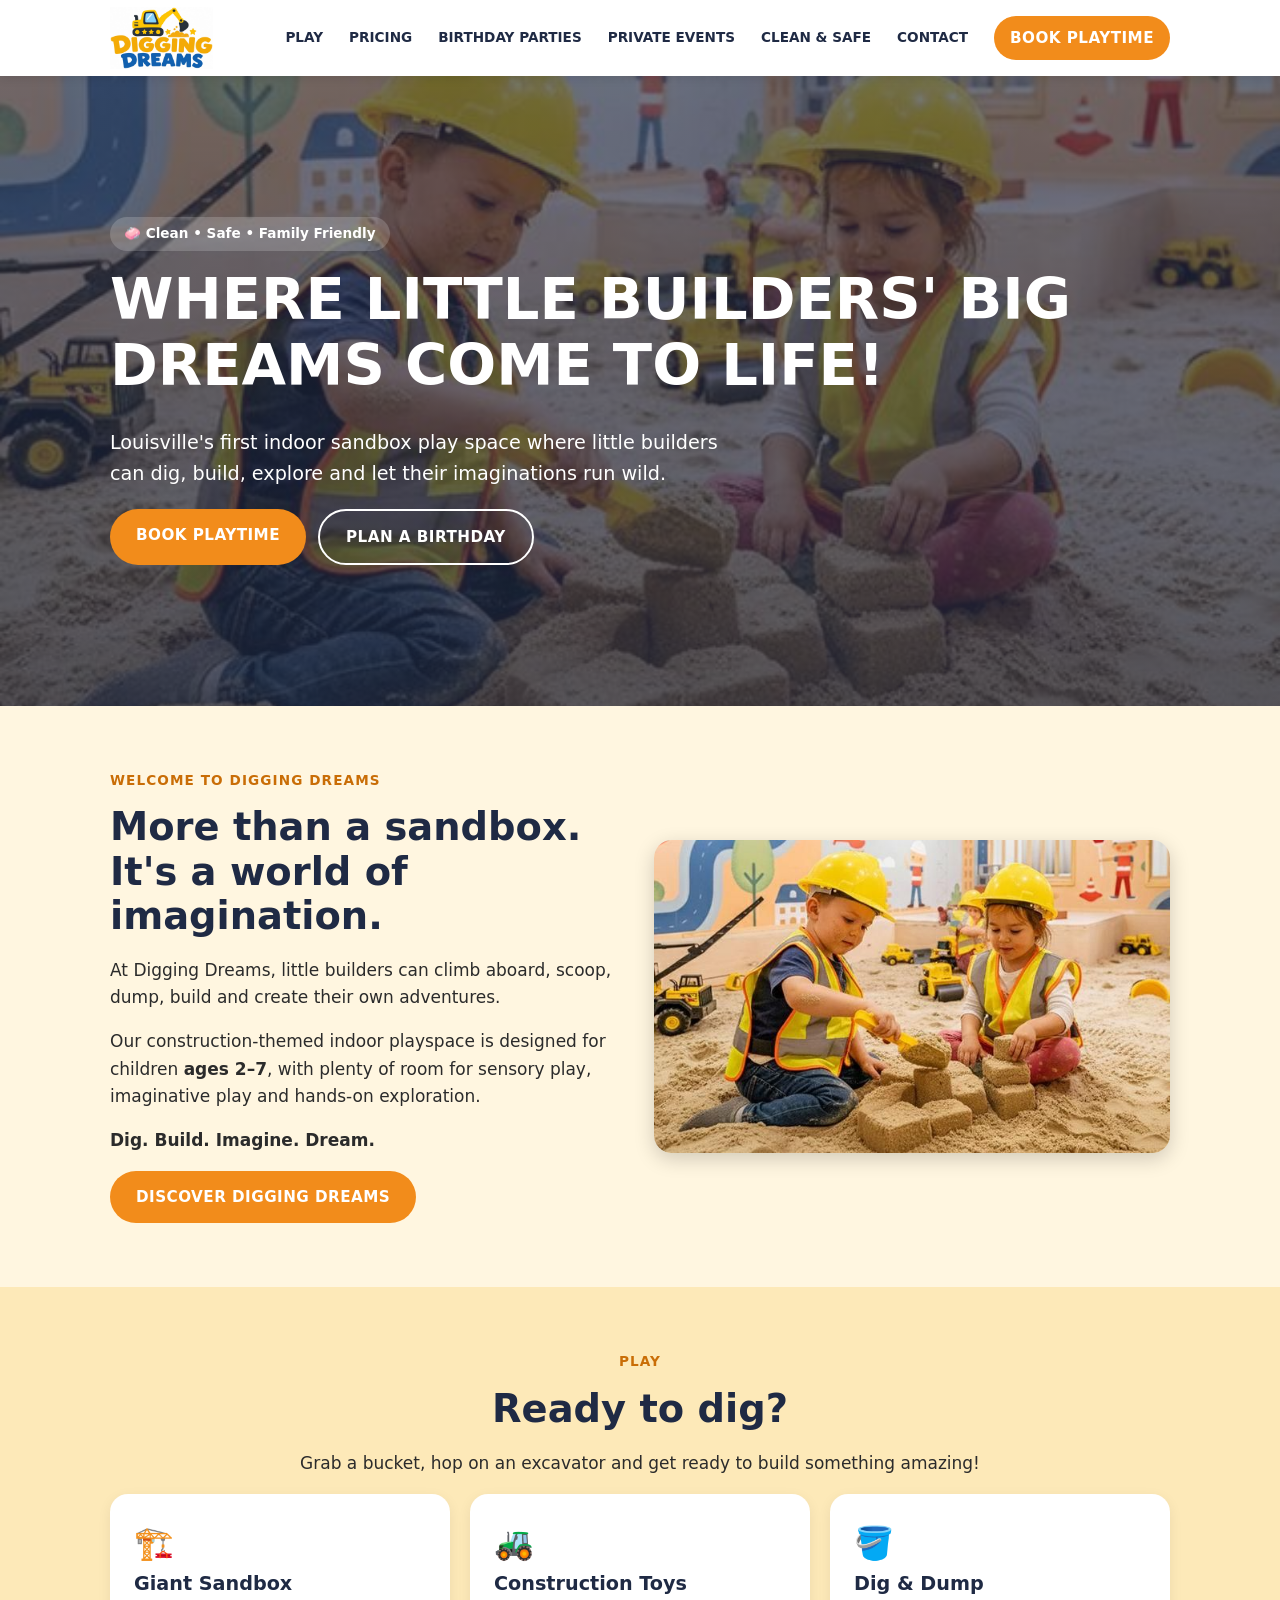
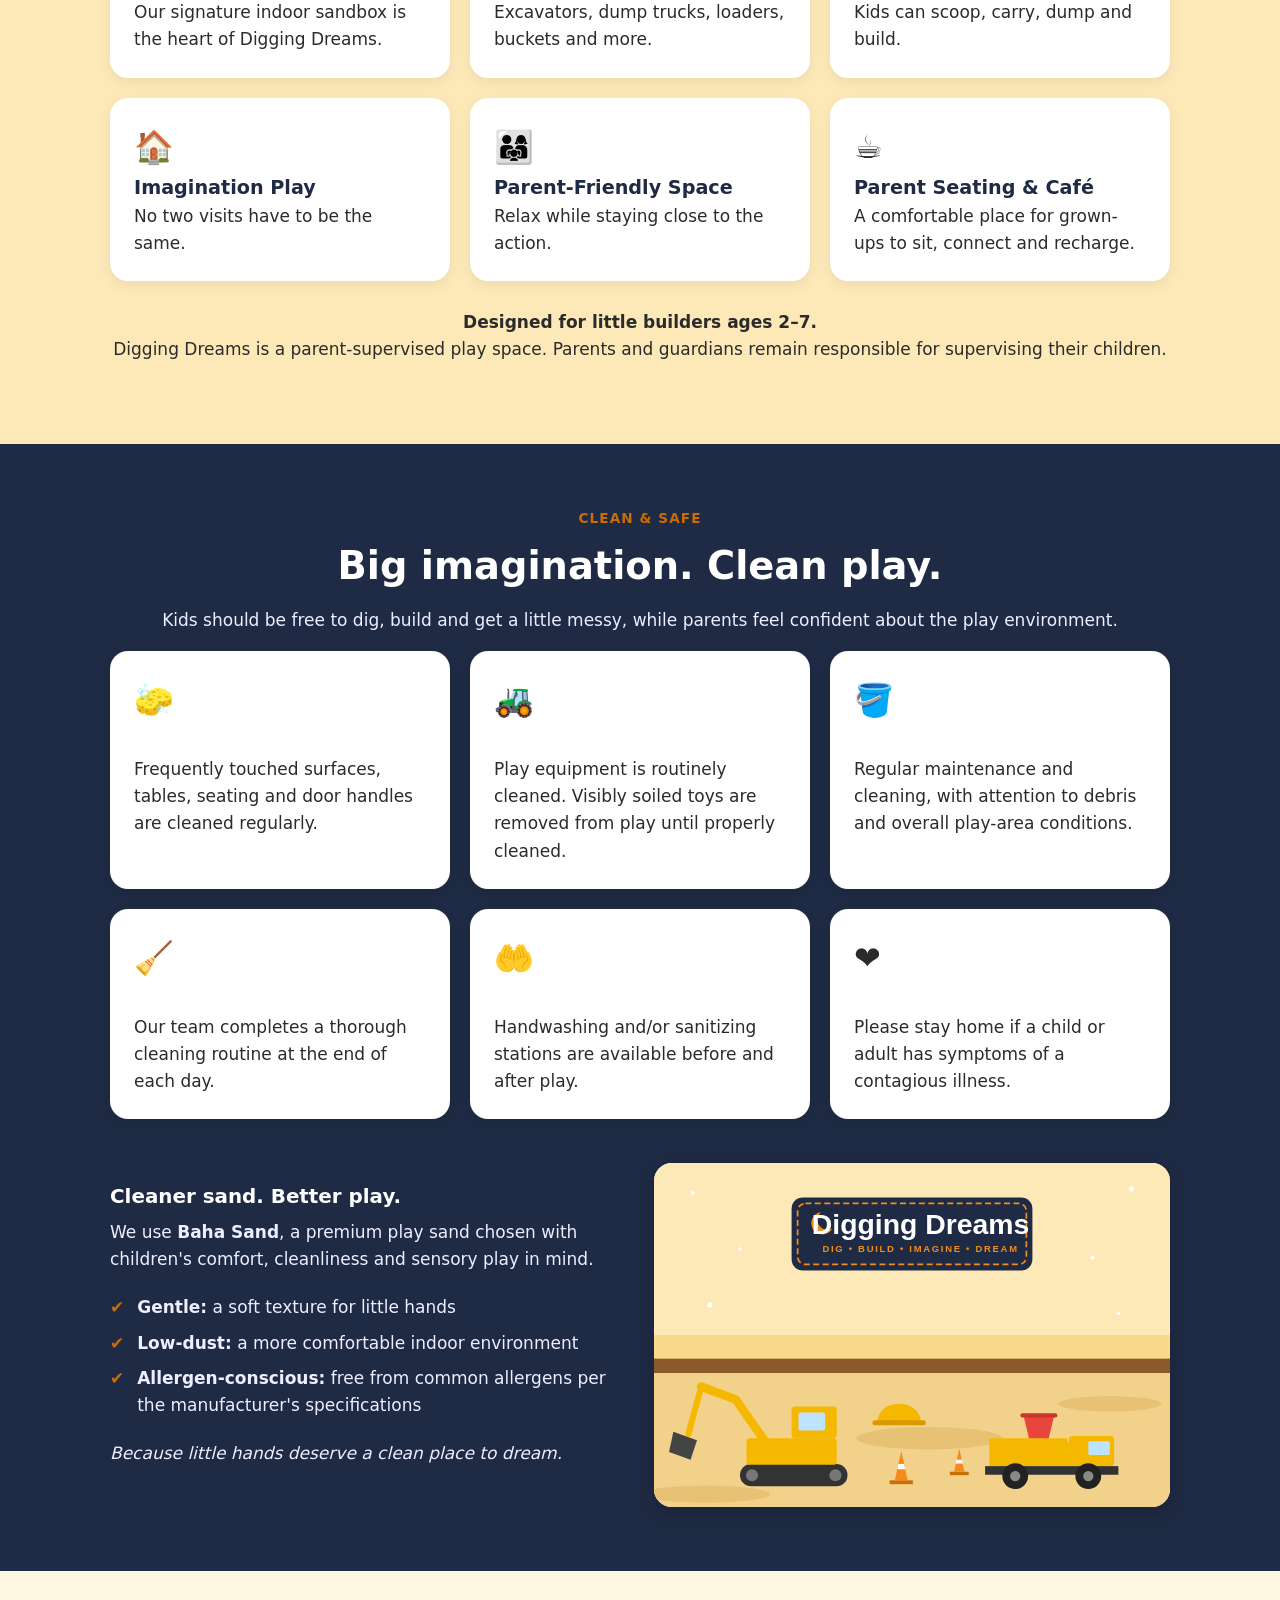
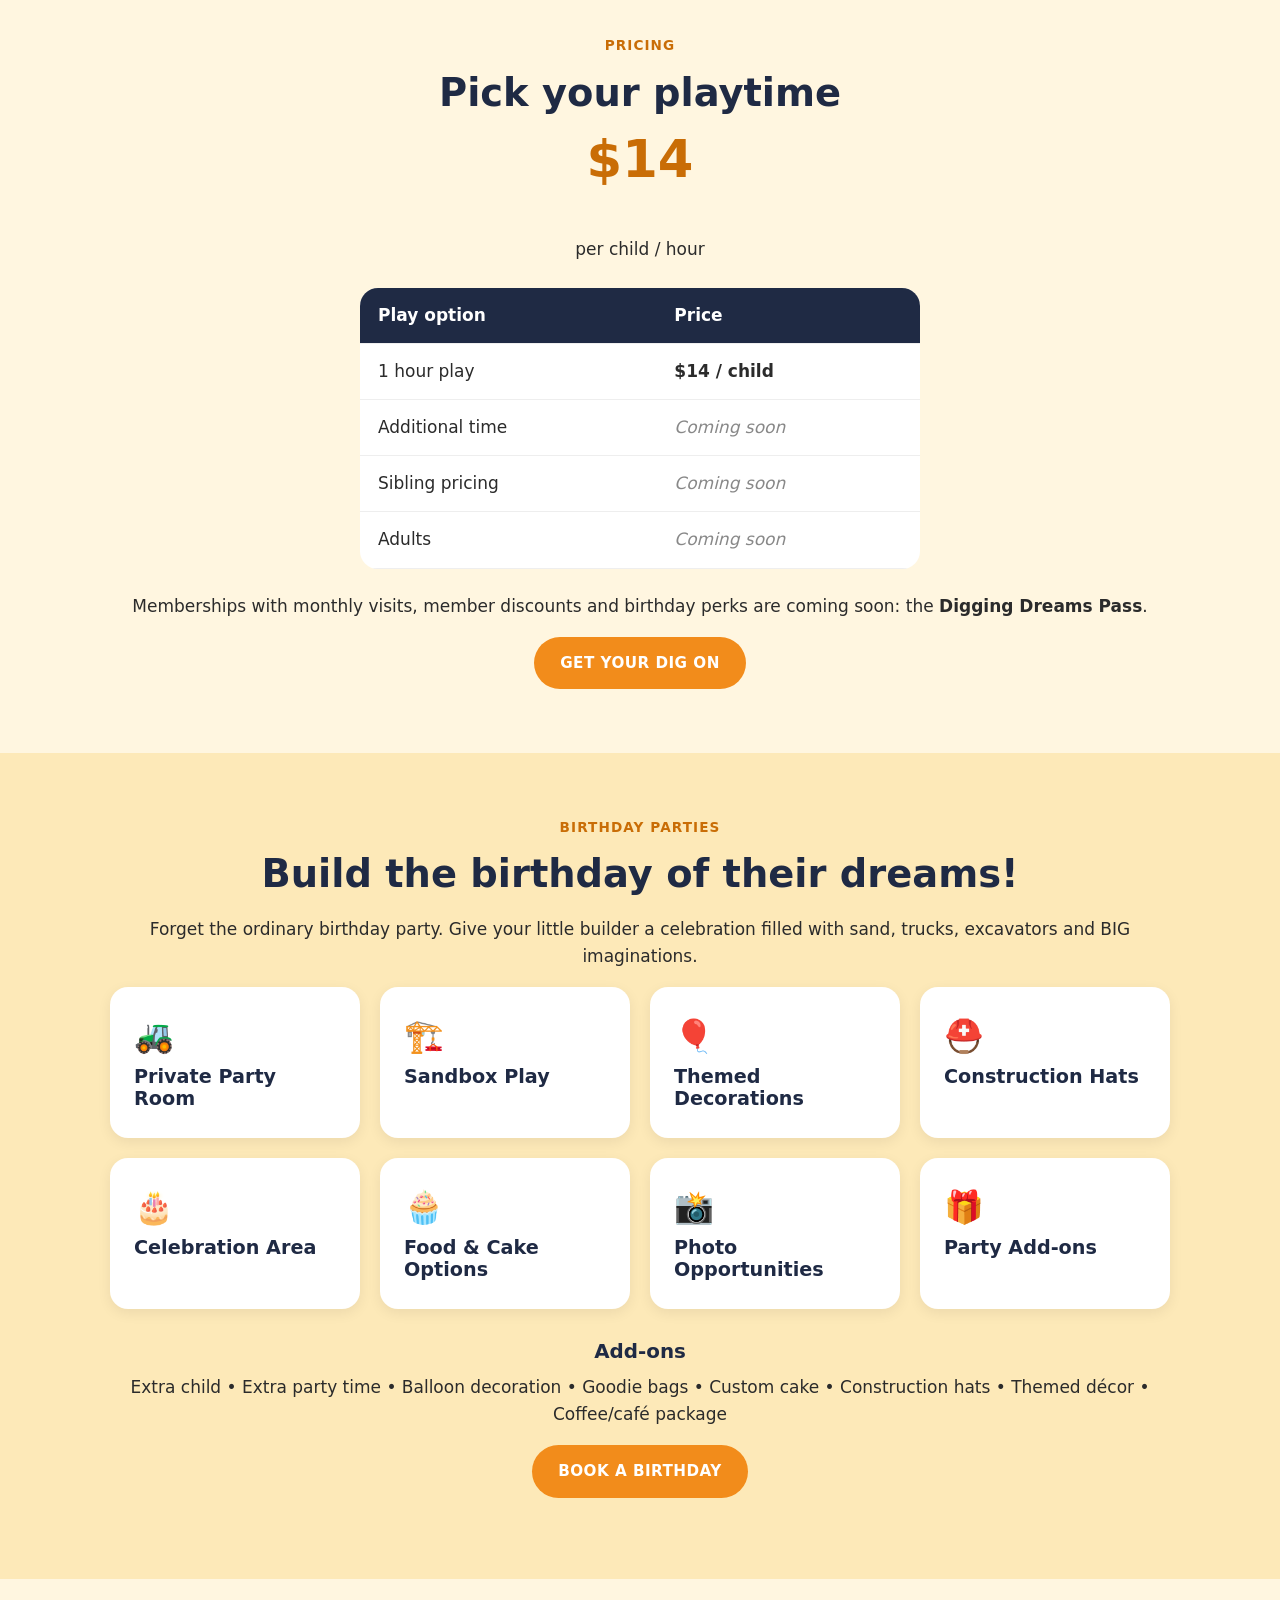
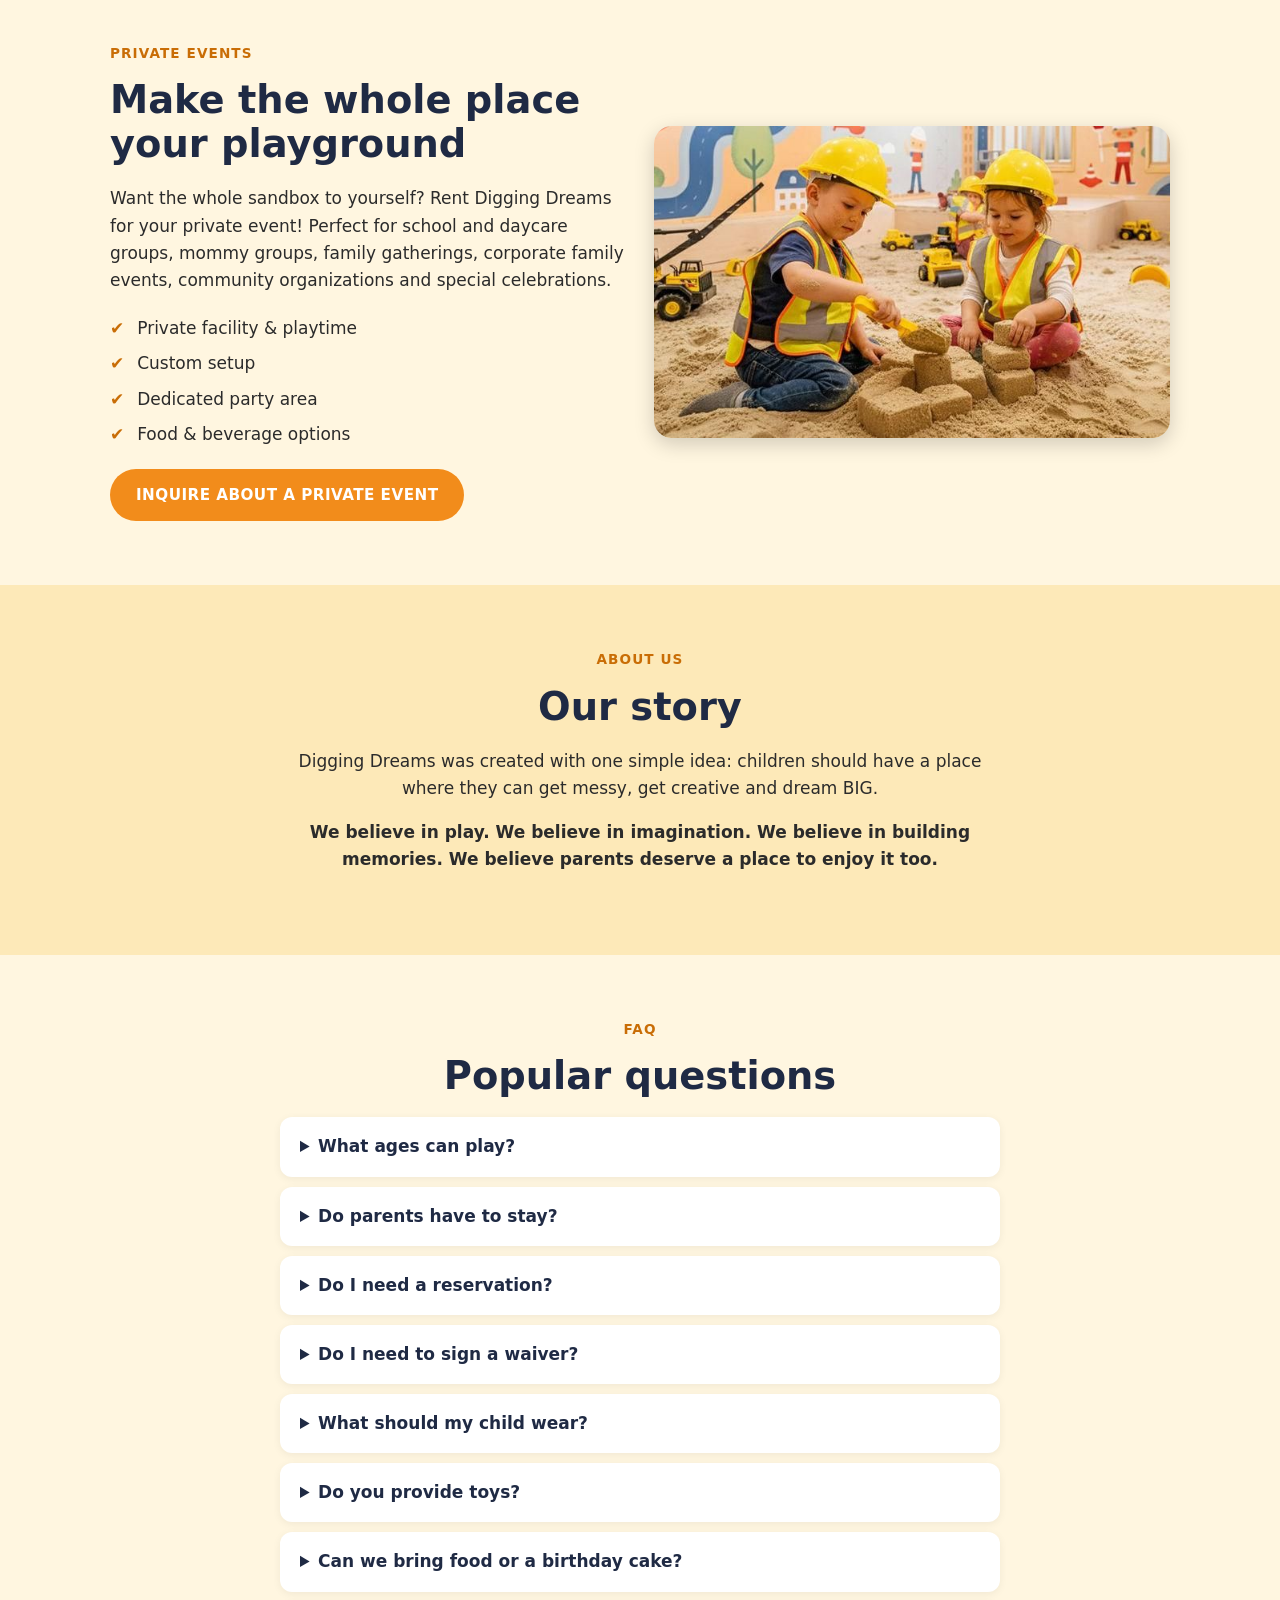
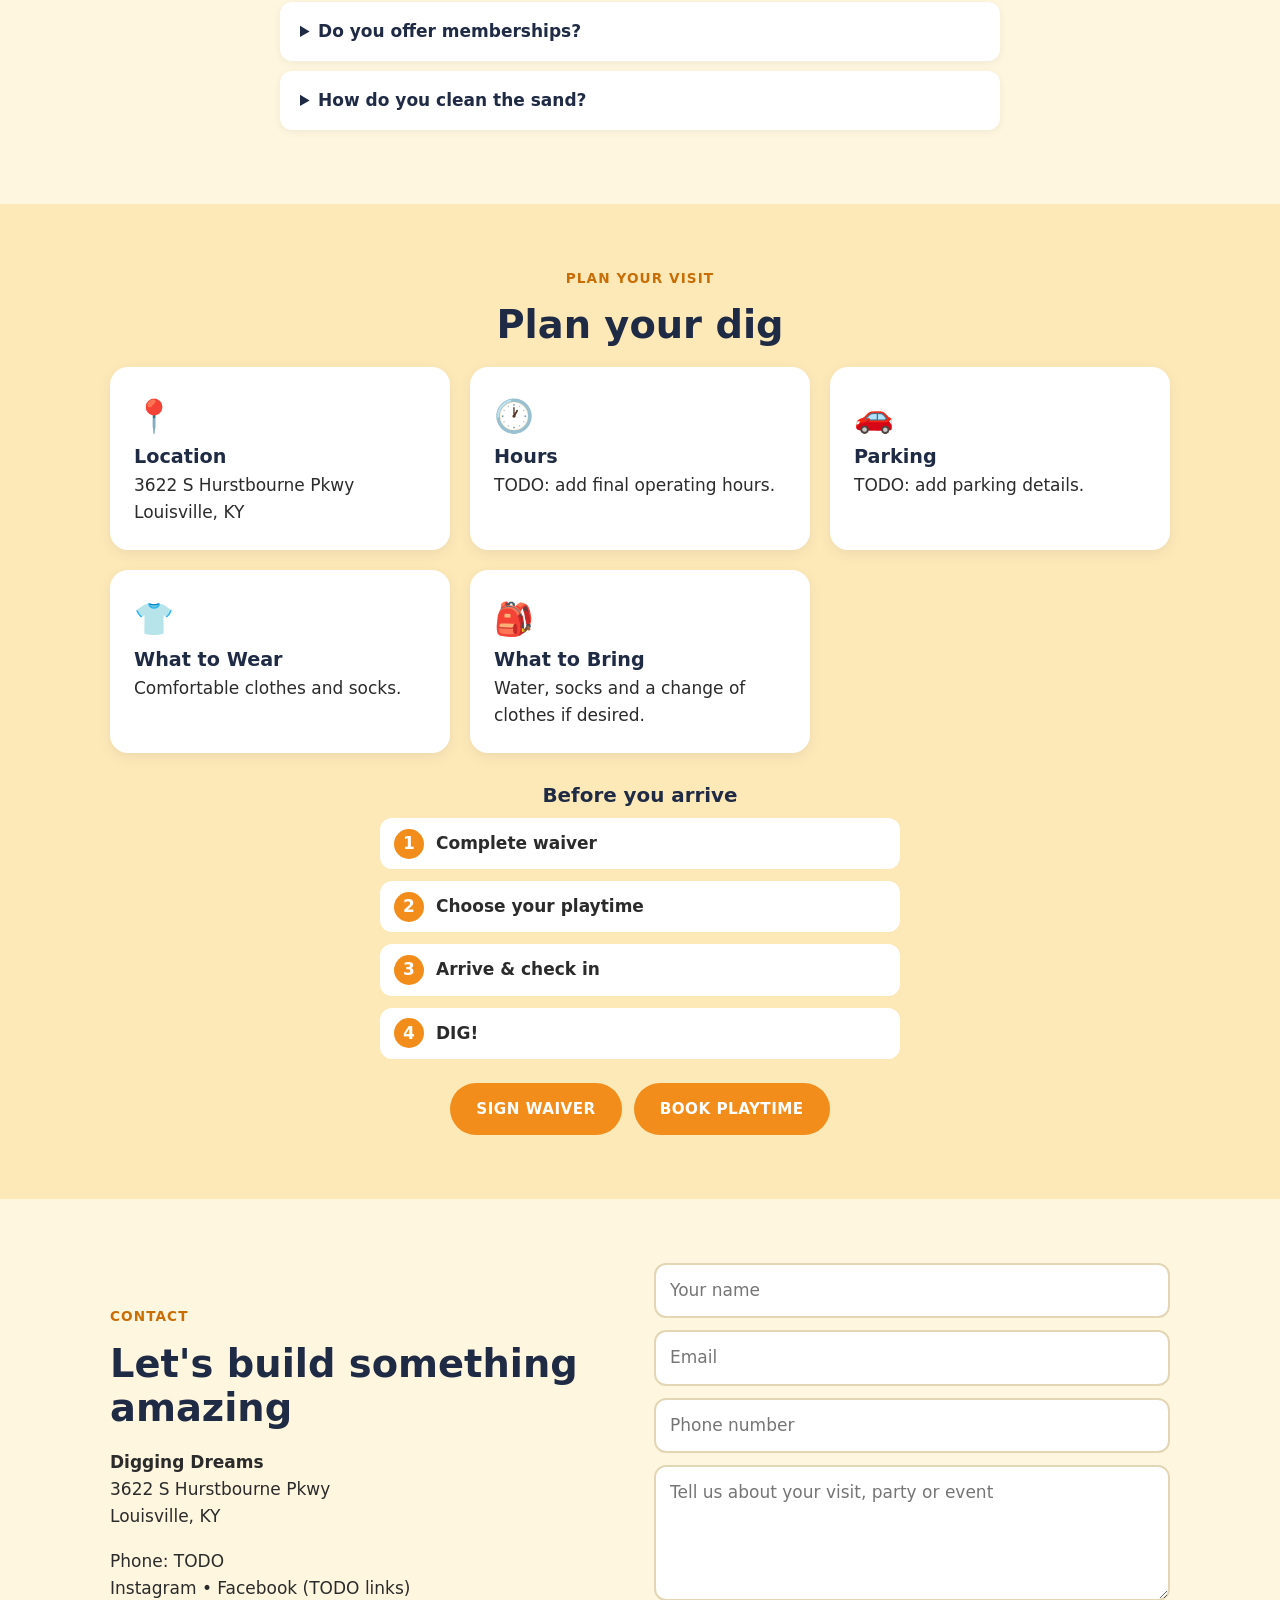
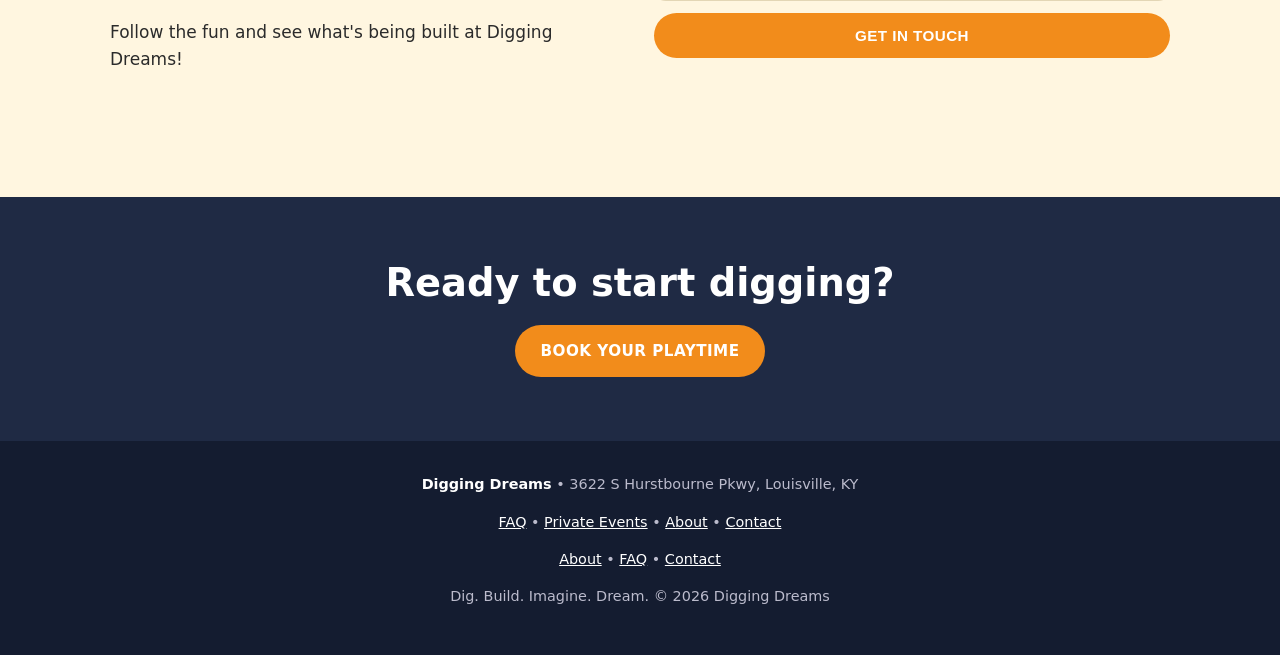
==== index.html @ 519cf398 "index html upload" ====
<!DOCTYPE html>
<html lang="en">
<head>
<meta charset="utf-8">
<meta name="viewport" content="width=device-width, initial-scale=1">
<title>Digging Dreams | Indoor Sandbox Play Space in Louisville, KY</title>
<meta name="description" content="Digging Dreams is Louisville's first indoor sandbox play space for ages 2–7. Dig, build, explore and dream big. Playtime, birthday parties and private events.">
<meta name="theme-color" content="#1f2a44">
<meta property="og:title" content="Digging Dreams | Indoor Sandbox Play in Louisville">
<meta property="og:description" content="Dig. Build. Imagine. Dream.">
<meta property="og:image" content="assets/images/logo.png">
<link rel="icon" type="image/png" href="assets/images/favicon.png">
<link rel="stylesheet" href="assets/css/styles.css?v=3">
</head>
<body>
<header>
  <div class="wrap bar">
    <a class="logo" href="#home" aria-label="Digging Dreams home"><img src="assets/images/logo.png" width="103" height="62" alt="Digging Dreams"></a>
    <button class="menu-btn" aria-label="Menu" aria-expanded="false" aria-controls="nav">☰</button>
    <nav id="nav" aria-label="Main">
      <a class="mo" href="#home">Home</a><a href="#play">Play</a><a href="#pricing">Pricing</a>
      <a href="#birthdays">Birthday Parties</a><a href="#events">Private Events</a>
      <a href="#clean">Clean &amp; Safe</a><a class="mo" href="#about">About</a><a class="mo" href="#faq">FAQ</a><a href="#contact">Contact</a>
      <a class="btn" data-book href="#visit">Book Playtime</a>
    </nav>
  </div>
</header>

<main>
<section class="hero" id="home">
  <div class="wrap">
    <span class="badge">🧼 Clean • Safe • Family Friendly</span>
    <h1>Where little builders' big dreams come to life!</h1>
    <p class="sub">Louisville's first indoor sandbox play space where little builders can dig, build, explore and let their imaginations run wild.</p>
    <div class="btns"><a class="btn" data-book href="#visit">Book Playtime</a><a class="btn ghost" href="#birthdays">Plan a Birthday</a></div>
  </div>
</section>

<section>
  <div class="wrap split">
    <div>
      <p class="eyebrow">Welcome to Digging Dreams</p>
      <h2>More than a sandbox. It's a world of imagination.</h2>
      <p>At Digging Dreams, little builders can climb aboard, scoop, dump, build and create their own adventures.</p>
      <p>Our construction-themed indoor playspace is designed for children <strong>ages 2–7</strong>, with plenty of room for sensory play, imaginative play and hands-on exploration.</p>
      <p><strong>Dig. Build. Imagine. Dream.</strong></p>
      <a class="btn" href="#play">Discover Digging Dreams</a>
    </div>
    <img src="assets/images/hero.jpg" width="644" height="390" alt="Children playing in the Digging Dreams sandbox with construction toys" loading="lazy">
  </div>
</section>

<section class="alt" id="play">
  <div class="wrap">
    <div class="center"><p class="eyebrow">Play</p><h2>Ready to dig?</h2>
    <p>Grab a bucket, hop on an excavator and get ready to build something amazing!</p></div>
    <div class="grid c3">
      <div class="card"><div class="ic">🏗️</div><h3>Giant Sandbox</h3><p>Our signature indoor sandbox is the heart of Digging Dreams.</p></div>
      <div class="card"><div class="ic">🚜</div><h3>Construction Toys</h3><p>Excavators, dump trucks, loaders, buckets and more.</p></div>
      <div class="card"><div class="ic">🪣</div><h3>Dig &amp; Dump</h3><p>Kids can scoop, carry, dump and build.</p></div>
      <div class="card"><div class="ic">🏠</div><h3>Imagination Play</h3><p>No two visits have to be the same.</p></div>
      <div class="card"><div class="ic">👨‍👩‍👧</div><h3>Parent-Friendly Space</h3><p>Relax while staying close to the action.</p></div>
      <div class="card"><div class="ic">☕</div><h3>Parent Seating &amp; Café</h3><p>A comfortable place for grown-ups to sit, connect and recharge.</p></div>
    </div>
    <p class="center" style="margin-top:28px"><strong>Designed for little builders ages 2–7.</strong><br>Digging Dreams is a parent-supervised play space. Parents and guardians remain responsible for supervising their children.</p>
  </div>
</section>

<section class="dark" id="clean">
  <div class="wrap">
    <div class="center"><p class="eyebrow">Clean &amp; Safe</p><h2>Big imagination. Clean play.</h2>
    <p>Kids should be free to dig, build and get a little messy, while parents feel confident about the play environment.</p></div>
    <div class="grid c3">
      <div class="card"><div class="ic">🧽</div><h3>High-Touch Areas</h3><p>Frequently touched surfaces, tables, seating and door handles are cleaned regularly.</p></div>
      <div class="card"><div class="ic">🚜</div><h3>Toys &amp; Equipment</h3><p>Play equipment is routinely cleaned. Visibly soiled toys are removed from play until properly cleaned.</p></div>
      <div class="card"><div class="ic">🪣</div><h3>Sandbox Care</h3><p>Regular maintenance and cleaning, with attention to debris and overall play-area conditions.</p></div>
      <div class="card"><div class="ic">🧹</div><h3>Daily Deep Clean</h3><p>Our team completes a thorough cleaning routine at the end of each day.</p></div>
      <div class="card"><div class="ic">🤲</div><h3>Hand Hygiene</h3><p>Handwashing and/or sanitizing stations are available before and after play.</p></div>
      <div class="card"><div class="ic">❤️</div><h3>Sick? Rest at Home</h3><p>Please stay home if a child or adult has symptoms of a contagious illness.</p></div>
    </div>
    <div class="split" style="margin-top:44px">
      <div>
        <h3>Cleaner sand. Better play.</h3>
        <p>We use <strong>Baha Sand</strong>, a premium play sand chosen with children's comfort, cleanliness and sensory play in mind.</p>
        <ul class="ticks"><li><strong>Gentle:</strong> a soft texture for little hands</li><li><strong>Low-dust:</strong> a more comfortable indoor environment</li><li><strong>Allergen-conscious:</strong> free from common allergens per the manufacturer's specifications</li></ul>
        <p><em>Because little hands deserve a clean place to dream.</em></p>
      </div>
      <img src="assets/images/play-space.svg" width="1200" height="800" alt="Illustration of the Digging Dreams play space with the Digging Dreams sign on the back wall" loading="lazy">
    </div>
  </div>
</section>

<section id="pricing">
  <div class="wrap center">
    <p class="eyebrow">Pricing</p><h2>Pick your playtime</h2>
    <p class="price">$14</p><p>per child / hour</p>
    <table style="max-width:560px;margin:24px auto;text-align:left">
      <tr><th>Play option</th><th>Price</th></tr>
      <tr><td>1 hour play</td><td><strong>$14 / child</strong></td></tr>
      <tr><td>Additional time</td><td class="tbd">Coming soon</td></tr>
      <tr><td>Sibling pricing</td><td class="tbd">Coming soon</td></tr>
      <tr><td>Adults</td><td class="tbd">Coming soon</td></tr>
    </table>
    <p>Memberships with monthly visits, member discounts and birthday perks are coming soon: the <strong>Digging Dreams Pass</strong>.</p>
    <a class="btn" data-book href="#visit">Get Your Dig On</a>
  </div>
</section>

<section class="alt" id="birthdays">
  <div class="wrap">
    <div class="center"><p class="eyebrow">Birthday Parties</p><h2>Build the birthday of their dreams!</h2>
    <p>Forget the ordinary birthday party. Give your little builder a celebration filled with sand, trucks, excavators and BIG imaginations.</p></div>
    <div class="grid c4" style="grid-template-columns:repeat(auto-fit,minmax(210px,1fr))">
      <div class="card"><div class="ic">🚜</div><h3>Private Party Room</h3></div>
      <div class="card"><div class="ic">🏗️</div><h3>Sandbox Play</h3></div>
      <div class="card"><div class="ic">🎈</div><h3>Themed Decorations</h3></div>
      <div class="card"><div class="ic">⛑️</div><h3>Construction Hats</h3></div>
      <div class="card"><div class="ic">🎂</div><h3>Celebration Area</h3></div>
      <div class="card"><div class="ic">🧁</div><h3>Food &amp; Cake Options</h3></div>
      <div class="card"><div class="ic">📸</div><h3>Photo Opportunities</h3></div>
      <div class="card"><div class="ic">🎁</div><h3>Party Add-ons</h3></div>
    </div>
    <h3 class="center" style="margin-top:32px">Add-ons</h3>
    <p class="center">Extra child • Extra party time • Balloon decoration • Goodie bags • Custom cake • Construction hats • Themed décor • Coffee/café package</p>
    <p class="center"><a class="btn" href="#contact">Book a Birthday</a></p>
  </div>
</section>

<section id="events">
  <div class="wrap split">
    <div>
      <p class="eyebrow">Private Events</p>
      <h2>Make the whole place your playground</h2>
      <p>Want the whole sandbox to yourself? Rent Digging Dreams for your private event! Perfect for school and daycare groups, mommy groups, family gatherings, corporate family events, community organizations and special celebrations.</p>
      <ul class="ticks"><li>Private facility &amp; playtime</li><li>Custom setup</li><li>Dedicated party area</li><li>Food &amp; beverage options</li></ul>
      <a class="btn" href="#contact">Inquire About a Private Event</a>
    </div>
    <img src="assets/images/hero.jpg" width="644" height="390" alt="Kids playing together at Digging Dreams" loading="lazy">
  </div>
</section>

<section class="alt" id="about">
  <div class="wrap center" style="max-width:760px">
    <p class="eyebrow">About Us</p><h2>Our story</h2>
    <p>Digging Dreams was created with one simple idea: children should have a place where they can get messy, get creative and dream BIG.</p>
    <p><!-- TODO: add the owner/family story and photos --></p>
    <p><strong>We believe in play. We believe in imagination. We believe in building memories. We believe parents deserve a place to enjoy it too.</strong></p>
  </div>
</section>

<section id="faq">
  <div class="wrap" style="max-width:760px">
    <div class="center"><p class="eyebrow">FAQ</p><h2>Popular questions</h2></div>
    <details><summary>What ages can play?</summary><p>Digging Dreams is designed for children ages 2–7.</p></details>
    <details><summary>Do parents have to stay?</summary><p>Yes. Digging Dreams is a parent-supervised playspace.</p></details>
    <details><summary>Do I need a reservation?</summary><p>TODO: add walk-in / reservation policy.</p></details>
    <details><summary>Do I need to sign a waiver?</summary><p>Yes. <a data-waiver href="#visit">Sign the waiver</a> before you arrive.</p></details>
    <details><summary>What should my child wear?</summary><p>Comfortable clothes that can get sandy, plus socks.</p></details>
    <details><summary>Do you provide toys?</summary><p>Yes!</p></details>
    <details><summary>Can we bring food or a birthday cake?</summary><p>TODO: add café, food and party cake policies.</p></details>
    <details><summary>Do you offer memberships?</summary><p>Coming soon: the Digging Dreams Pass.</p></details>
    <details><summary>How do you clean the sand?</summary><p>See our <a href="#clean">Clean &amp; Safe</a> section.</p></details>
  </div>
</section>

<section class="alt" id="visit">
  <div class="wrap">
    <div class="center"><p class="eyebrow">Plan Your Visit</p><h2>Plan your dig</h2></div>
    <div class="grid c3">
      <div class="card"><div class="ic">📍</div><h3>Location</h3><p>3622 S Hurstbourne Pkwy<br>Louisville, KY</p></div>
      <div class="card"><div class="ic">🕐</div><h3>Hours</h3><p>TODO: add final operating hours.</p></div>
      <div class="card"><div class="ic">🚗</div><h3>Parking</h3><p>TODO: add parking details.</p></div>
      <div class="card"><div class="ic">👕</div><h3>What to Wear</h3><p>Comfortable clothes and socks.</p></div>
      <div class="card"><div class="ic">🎒</div><h3>What to Bring</h3><p>Water, socks and a change of clothes if desired.</p></div>
    </div>
    <h3 class="center" style="margin-top:32px">Before you arrive</h3>
    <ol class="steps" style="max-width:520px;margin:0 auto 24px"><li>Complete waiver</li><li>Choose your playtime</li><li>Arrive &amp; check in</li><li>DIG!</li></ol>
    <div class="btns" style="justify-content:center"><a class="btn" data-waiver href="#visit">Sign Waiver</a><a class="btn" data-book href="#visit">Book Playtime</a></div>
  </div>
</section>

<section id="contact">
  <div class="wrap split">
    <div>
      <p class="eyebrow">Contact</p><h2>Let's build something amazing</h2>
      <p><strong>Digging Dreams</strong><br>3622 S Hurstbourne Pkwy<br>Louisville, KY</p>
      <p>Phone: TODO<br>Instagram • Facebook (TODO links)</p>
      <p>Follow the fun and see what's being built at Digging Dreams!</p>
    </div>
    <form id="contact-form">
      <input name="_gotcha" tabindex="-1" autocomplete="off" aria-hidden="true" style="display:none">
      <input name="name" placeholder="Your name" aria-label="Your name" autocomplete="name" required>
      <input name="email" type="email" placeholder="Email" aria-label="Email" autocomplete="email" required>
      <input name="phone" type="tel" placeholder="Phone number" aria-label="Phone number" autocomplete="tel" inputmode="tel" required>
      <textarea name="message" rows="4" placeholder="Tell us about your visit, party or event" aria-label="Message" required></textarea>
      <button class="btn" type="submit">Get in Touch</button>
      <p id="form-status" role="status" aria-live="polite"></p>
      <p id="form-status" role="status" aria-live="polite"></p>
    </form>
  </div>
</section>

<section class="dark center">
  <div class="wrap"><h2>Ready to start digging?</h2><a class="btn" data-book href="#visit">Book Your Playtime</a></div>
</section>
</main>

<footer>
  <div class="wrap"><p><strong>Digging Dreams</strong> • 3622 S Hurstbourne Pkwy, Louisville, KY</p>
  <p><a href="#faq">FAQ</a> • <a href="#events">Private Events</a> • <a href="#about">About</a> • <a href="#contact">Contact</a></p>
  <p><a href="#about">About</a> • <a href="#faq">FAQ</a> • <a href="#contact">Contact</a></p>
  <p>Dig. Build. Imagine. Dream. &copy; <span id="year">2026</span> Digging Dreams</p></div>
</footer>
<script src="assets/js/main.js?v=3"></script>
</body>
</html>
---- assets/css/styles.css ----
:root {
  --night: #1f2a44;
  --sand: #fff6e0;
  --sand2: #fde9b8;
  --orange: #f28c1b;
  --orange-d: #c96d06;
  --ink: #2b2b2b;
  --r: 18px;
  --max: 1100px;
}
* {
  box-sizing: border-box;
}
html {
  scroll-behavior: smooth;
  scroll-padding-top: 84px;
}
body {
  margin: 0;
  font: 17px/1.6 ui-rounded, "Trebuchet MS", system-ui, -apple-system,
    "Segoe UI", sans-serif;
  color: var(--ink);
  background: var(--sand);
}
img {
  max-width: 100%;
  display: block;
}
h1,
h2,
h3 {
  line-height: 1.15;
  margin: 0 0 0.5em;
  color: var(--night);
}
h1 {
  font-size: clamp(2rem, 6vw, 3.6rem);
  text-transform: uppercase;
}
h2 {
  font-size: clamp(1.6rem, 4vw, 2.4rem);
}
p {
  margin: 0 0 1em;
}
a {
  color: var(--orange-d);
}
.wrap {
  max-width: var(--max);
  margin: 0 auto;
  padding: 0 20px;
}
section {
  padding: 64px 0;
}
.alt {
  background: var(--sand2);
}
.dark {
  background: var(--night);
  color: #eef;
}
.dark h2,
.dark h3 {
  color: #fff;
}
.center {
  text-align: center;
}
.eyebrow {
  font-weight: 700;
  letter-spacing: 0.08em;
  text-transform: uppercase;
  color: var(--orange-d);
  font-size: 0.85rem;
}
.btn {
  display: inline-block;
  background: var(--orange);
  color: #fff;
  font-weight: 800;
  text-decoration: none;
  text-transform: uppercase;
  padding: 14px 26px;
  border-radius: 999px;
  border: 0;
  cursor: pointer;
  font-size: 0.95rem;
  letter-spacing: 0.03em;
}
.btn:hover {
  background: var(--orange-d);
}
.btn.ghost {
  background: transparent;
  border: 2px solid #fff;
  color: #fff;
}
.btn.ghost:hover {
  background: #fff;
  color: var(--night);
}
.btns {
  display: flex;
  gap: 12px;
  flex-wrap: wrap;
}
.center .btns {
  justify-content: center;
}
header {
  position: sticky;
  top: 0;
  z-index: 10;
  background: #fff;
  color: var(--night);
  box-shadow: 0 2px 10px rgba(0, 0, 0, 0.1);
}
.bar {
  display: flex;
  align-items: center;
  justify-content: space-between;
  height: 76px;
}
.logo {
  display: block;
  line-height: 0;
}
.logo img {
  height: 62px;
  width: auto;
}
nav {
  display: none;
  position: absolute;
  left: 0;
  right: 0;
  top: 76px;
  background: #fff;
  box-shadow: 0 8px 12px rgba(0, 0, 0, 0.1);
  flex-direction: column;
  padding: 10px 20px 20px;
}
nav.open {
  display: flex;
}
nav a {
  color: var(--night);
  text-decoration: none;
  padding: 10px 0;
  font-weight: 700;
  font-size: 0.9rem;
  text-transform: uppercase;
}
nav .btn {
  text-align: center;
  margin-top: 8px;
}
.menu-btn {
  background: none;
  border: 0;
  color: var(--night);
  font-size: 1.8rem;
  cursor: pointer;
}
.hero {
  color: #fff;
  padding: 0;
  min-height: 70vh;
  display: flex;
  align-items: center;
  background: linear-gradient(rgba(31, 42, 68, 0.62), rgba(31, 42, 68, 0.72)),
    url(../images/hero.jpg) center/cover;
}
.hero h1 {
  color: #fff;
}
.hero .wrap {
  padding-top: 70px;
  padding-bottom: 70px;
}
.hero p.sub {
  font-size: 1.2rem;
  max-width: 620px;
}
.badge {
  display: inline-block;
  background: rgba(255, 255, 255, 0.18);
  padding: 6px 14px;
  border-radius: 999px;
  font-size: 0.85rem;
  font-weight: 700;
  margin-bottom: 16px;
}
.grid {
  display: grid;
  gap: 20px;
  grid-template-columns: 1fr;
}
.card {
  color: var(--ink);
  background: #fff;
  border-radius: var(--r);
  padding: 24px;
  box-shadow: 0 4px 14px rgba(0, 0, 0, 0.07);
}
.card .ic {
  font-size: 2rem;
}
.card h3 {
  font-size: 1.2rem;
  margin: 0.2em 0;
}
.card p {
  margin: 0;
}
.split {
  display: grid;
  gap: 28px;
  align-items: center;
}
.split img {
  width: 100%;
  height: auto;
  border-radius: var(--r);
  box-shadow: 0 6px 20px rgba(0, 0, 0, 0.18);
}
ul.ticks {
  list-style: none;
  padding: 0;
  margin: 0 0 1em;
}
ul.ticks li {
  padding: 4px 0 4px 1.6em;
  position: relative;
}
ul.ticks li:before {
  content: "✔";
  position: absolute;
  left: 0;
  color: var(--orange-d);
}
.price {
  font-size: 3.2rem;
  font-weight: 900;
  color: var(--orange-d);
  line-height: 1;
}
table {
  width: 100%;
  border-collapse: collapse;
  background: #fff;
  border-radius: var(--r);
  overflow: hidden;
}
td,
th {
  padding: 14px 18px;
  text-align: left;
  border-bottom: 1px solid #eee;
}
th {
  background: var(--night);
  color: #fff;
}
.tbd {
  color: #888;
  font-style: italic;
}
details {
  background: #fff;
  border-radius: 12px;
  padding: 16px 20px;
  margin-bottom: 10px;
  box-shadow: 0 2px 8px rgba(0, 0, 0, 0.06);
}
summary {
  font-weight: 800;
  cursor: pointer;
  color: var(--night);
}
details p {
  margin: 0.7em 0 0;
}
.steps {
  counter-reset: s;
  list-style: none;
  padding: 0;
  display: grid;
  gap: 12px;
}
.steps li {
  counter-increment: s;
  background: #fff;
  border-radius: 12px;
  padding: 12px 16px 12px 56px;
  position: relative;
  font-weight: 700;
}
.steps li:before {
  content: counter(s);
  position: absolute;
  left: 14px;
  top: 50%;
  transform: translateY(-50%);
  width: 30px;
  height: 30px;
  border-radius: 50%;
  background: var(--orange);
  color: #fff;
  display: grid;
  place-items: center;
}
form {
  display: grid;
  gap: 12px;
}
input,
textarea {
  width: 100%;
  padding: 12px 14px;
  border: 2px solid #e3d6b5;
  border-radius: 12px;
  font: inherit;
}
input:focus,
textarea:focus,
summary:focus-visible,
a:focus-visible,
button:focus-visible {
  outline: 3px solid var(--orange);
  outline-offset: 2px;
}
footer {
  background: #141c30;
  color: #bbc;
  padding: 32px 0;
  text-align: center;
  font-size: 0.9rem;
}
footer strong {
  color: #fff;
}
@media (min-width: 640px) {
  .grid.c2,
  .grid.c3 {
    grid-template-columns: repeat(2, 1fr);
  }
}
@media (min-width: 1000px) {
  nav .mo {
    display: none;
  }
}
@media (min-width: 900px) {
  .grid.c3 {
    grid-template-columns: repeat(3, 1fr);
  }
  .split {
    grid-template-columns: 1fr 1fr;
  }
  .split.rev > :first-child {
    order: 2;
  }
  .menu-btn {
    display: none;
  }
  nav {
    display: flex;
    position: static;
    flex-direction: row;
    align-items: center;
    gap: 26px;
    padding: 0;
  }
  nav a {
    padding: 0;
    font-size: 0.85rem;
  }
  .m {
    display: none;
  }
  nav .btn {
    margin: 0;
    padding: 10px 16px;
  }
}
@media (prefers-reduced-motion: reduce) {
  html {
    scroll-behavior: auto;
  }
}
footer a {
  color: #fff;
}
#form-status {
  margin: 0;
  font-weight: 700;
  min-height: 1.5em;
}

.hp {
  position: absolute;
  left: -9999px;
  width: 1px;
  height: 1px;
}
#form-status {
  margin: 0;
  font-weight: 700;
  min-height: 1.5em;
}
footer a {
  color: #fff;
}
@media (max-width: 999px) and (min-width: 900px) {
  nav .mo {
    display: none;
  }
}
nav a:not(.btn):hover {
  color: var(--orange-d);
}
nav a {
  white-space: nowrap;
}

/* Fix: make the navigation blend into the header */
header nav {
  background: transparent;
  box-shadow: none;
  border-radius: 0;
}

/* Keep the header layout clean and aligned */
header .bar {
  background: transparent;
  box-shadow: none;
}
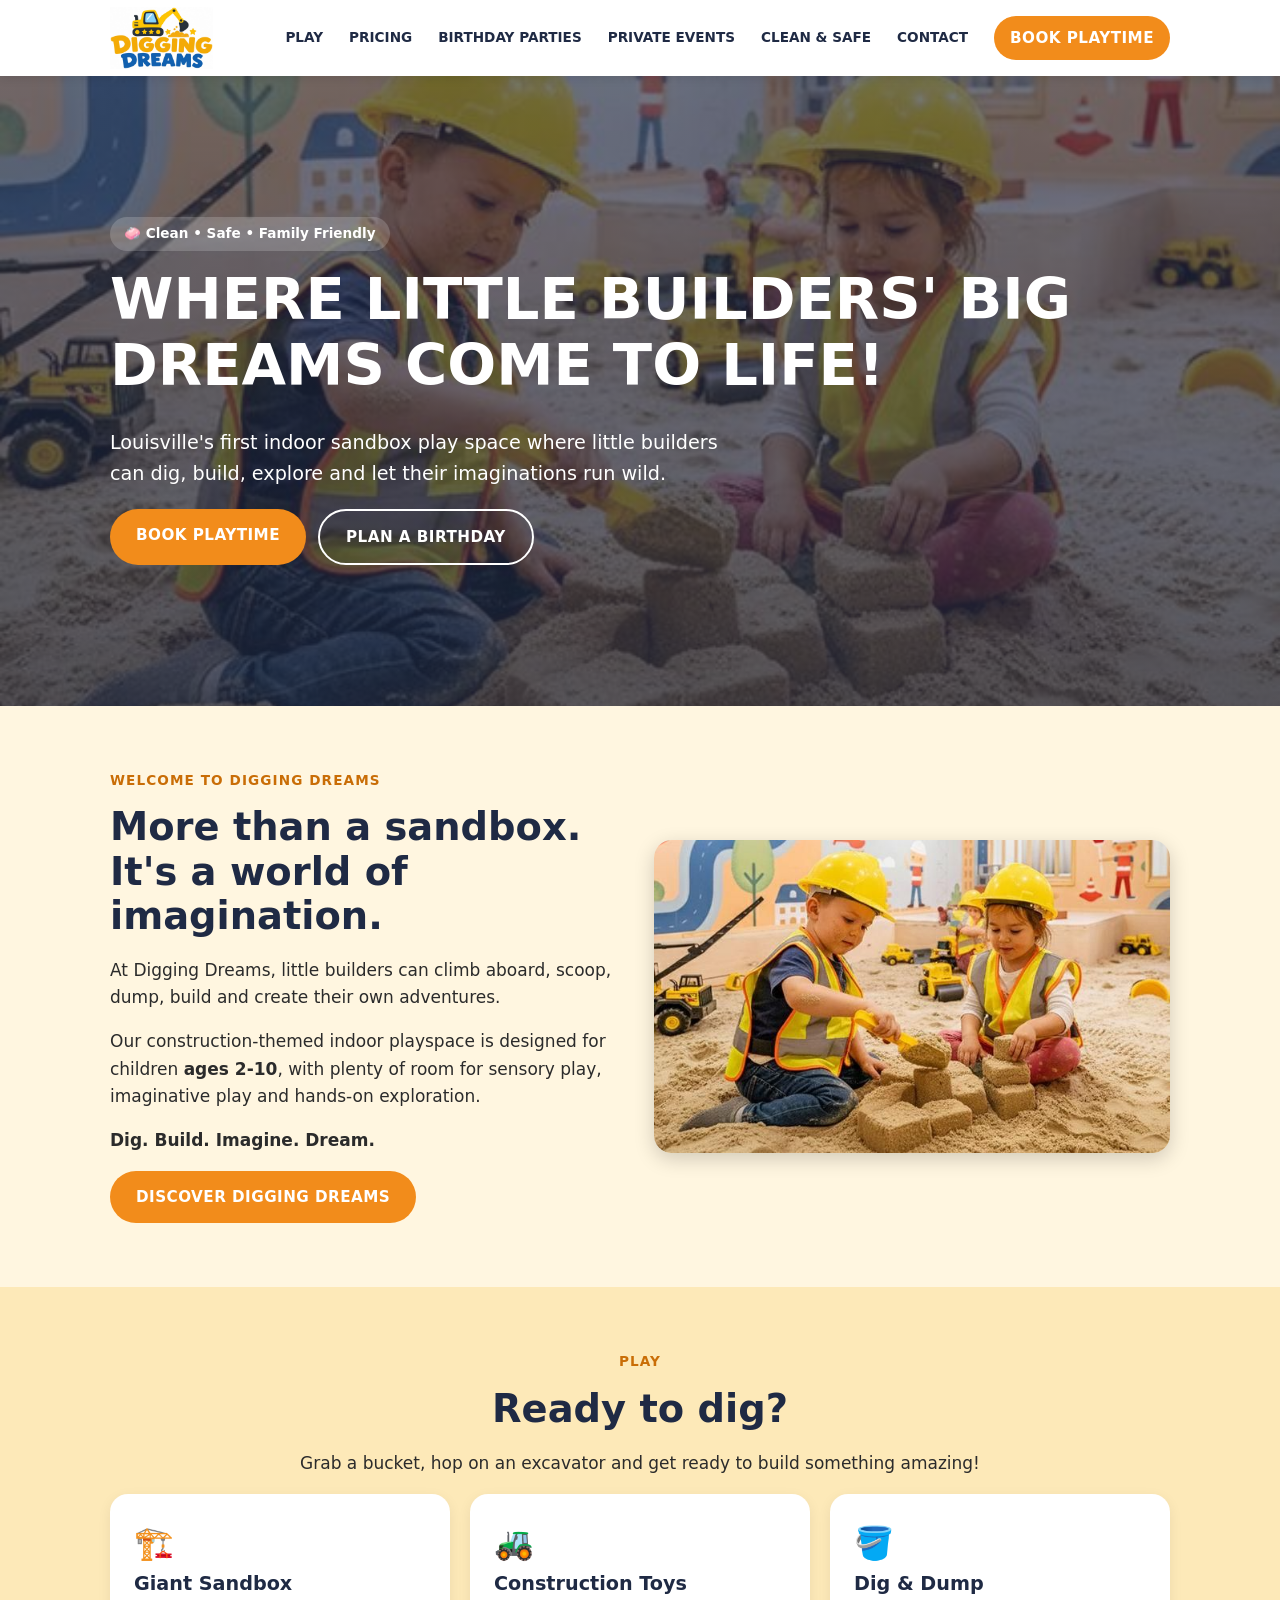
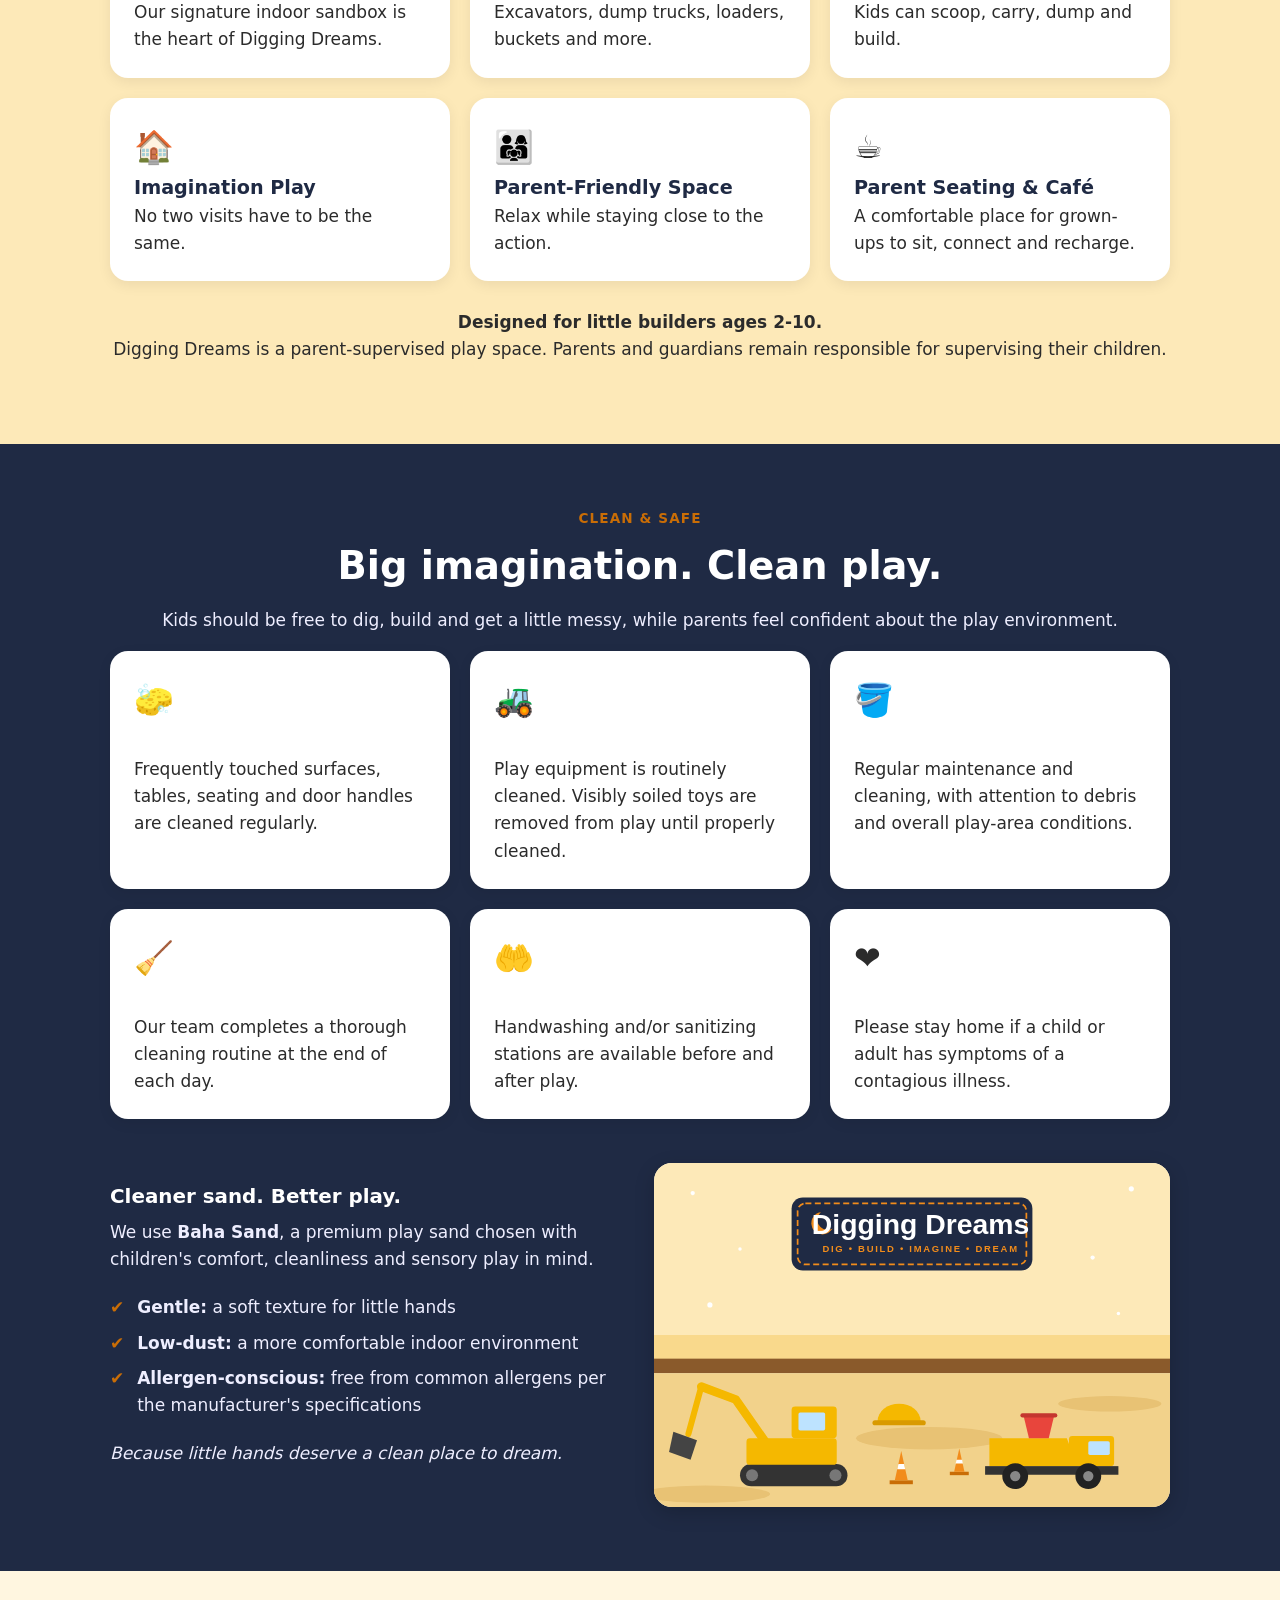
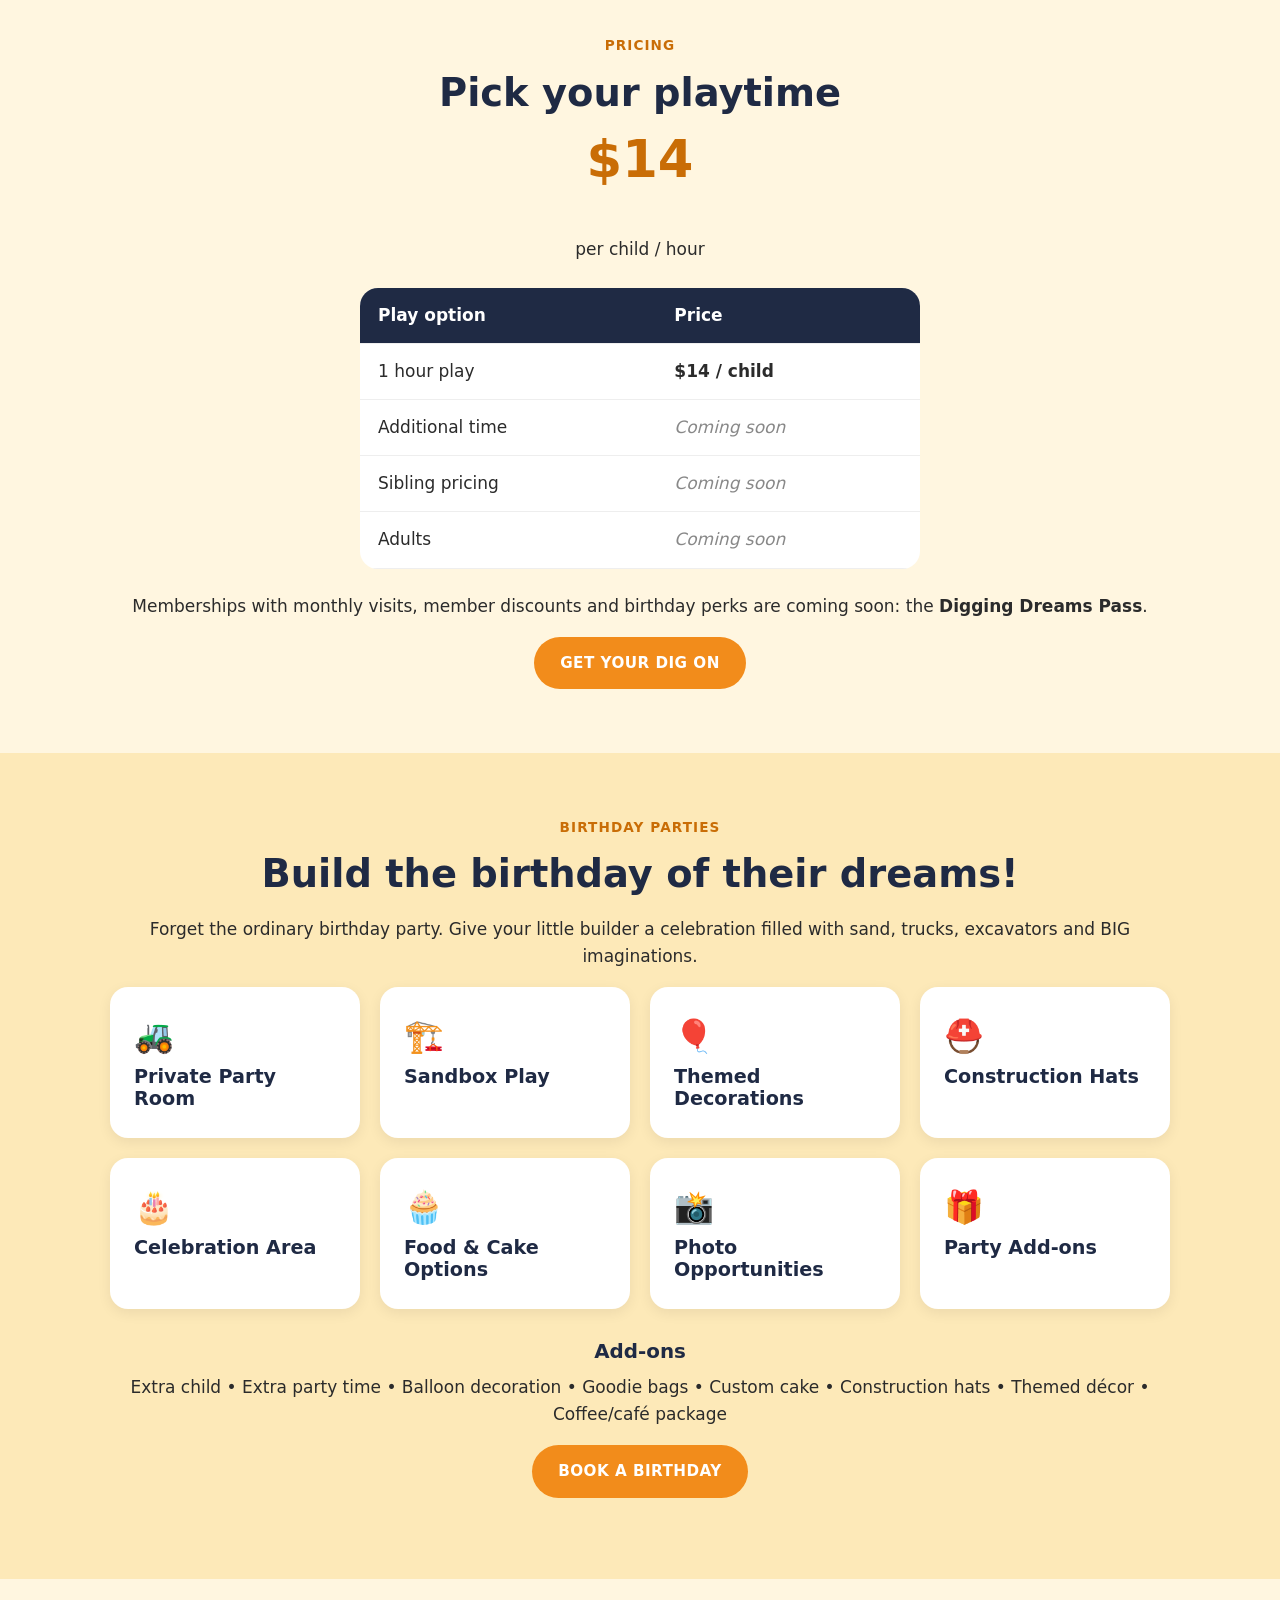
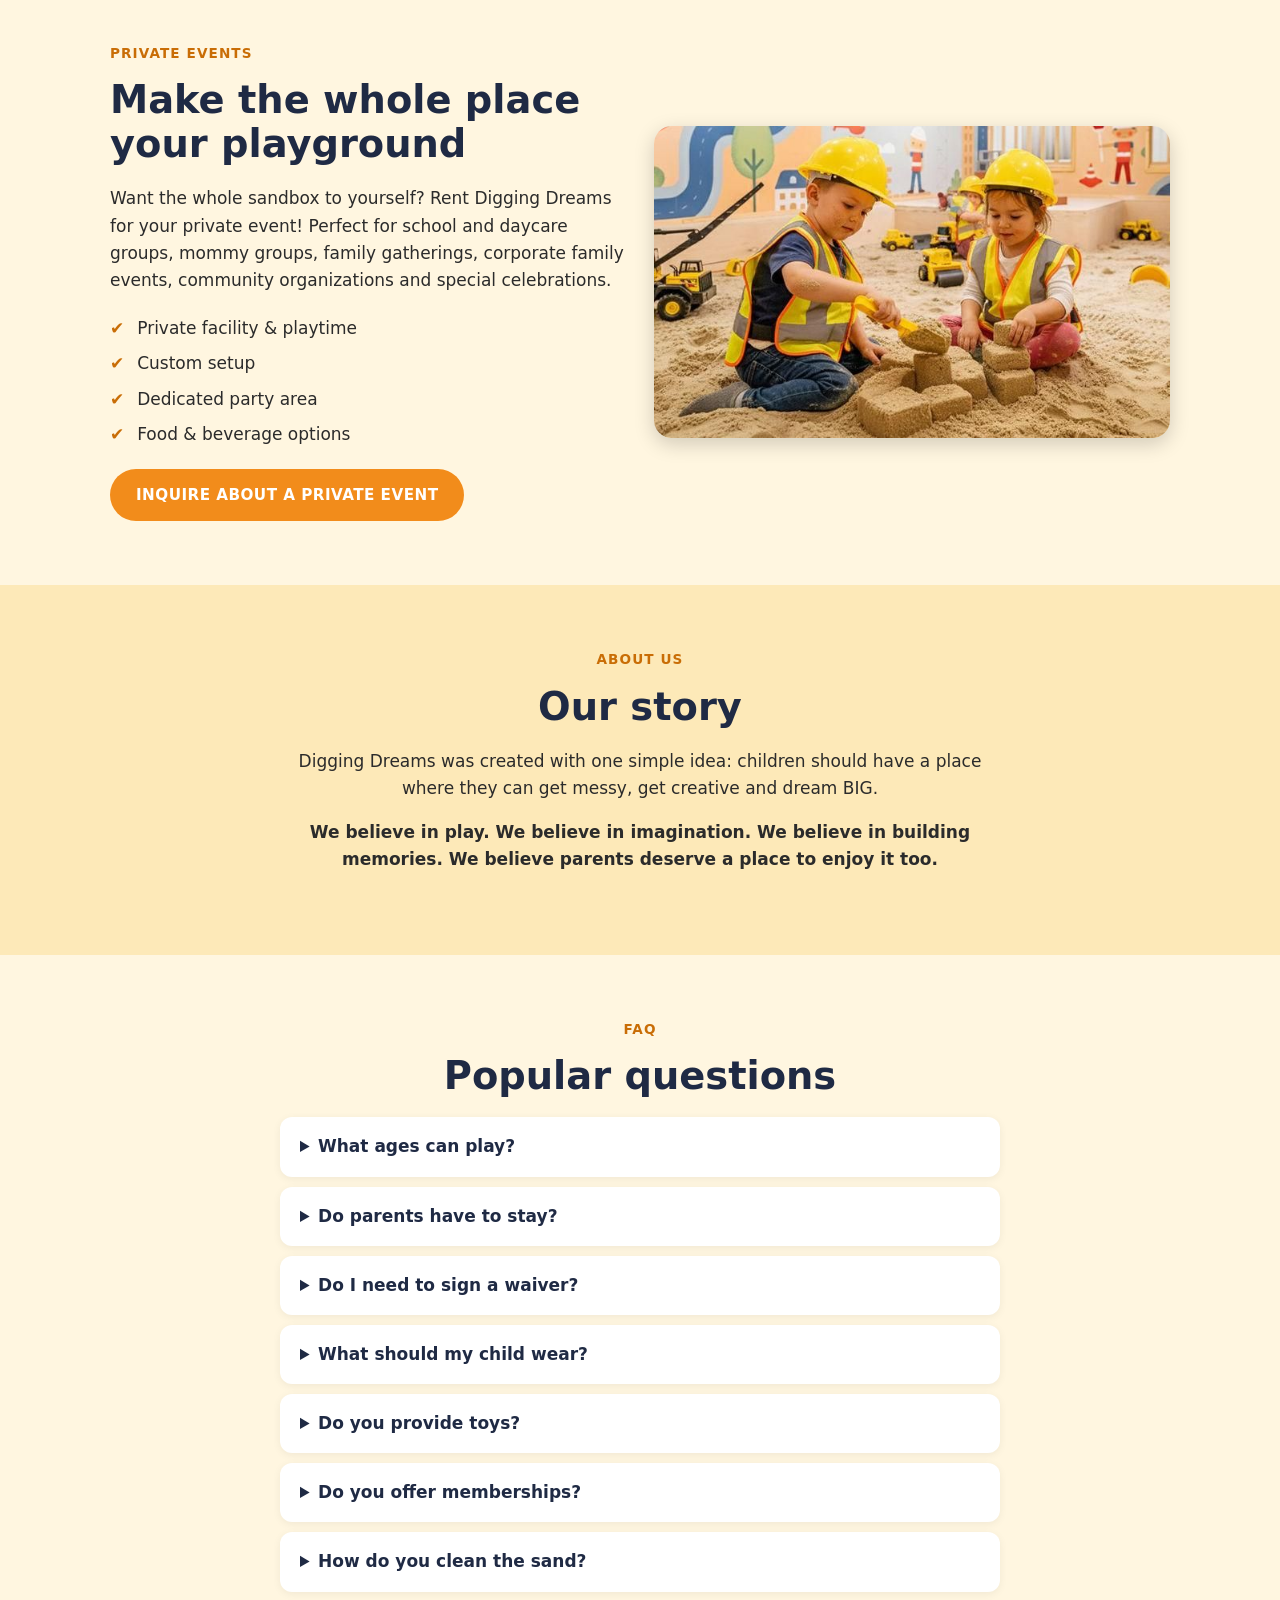
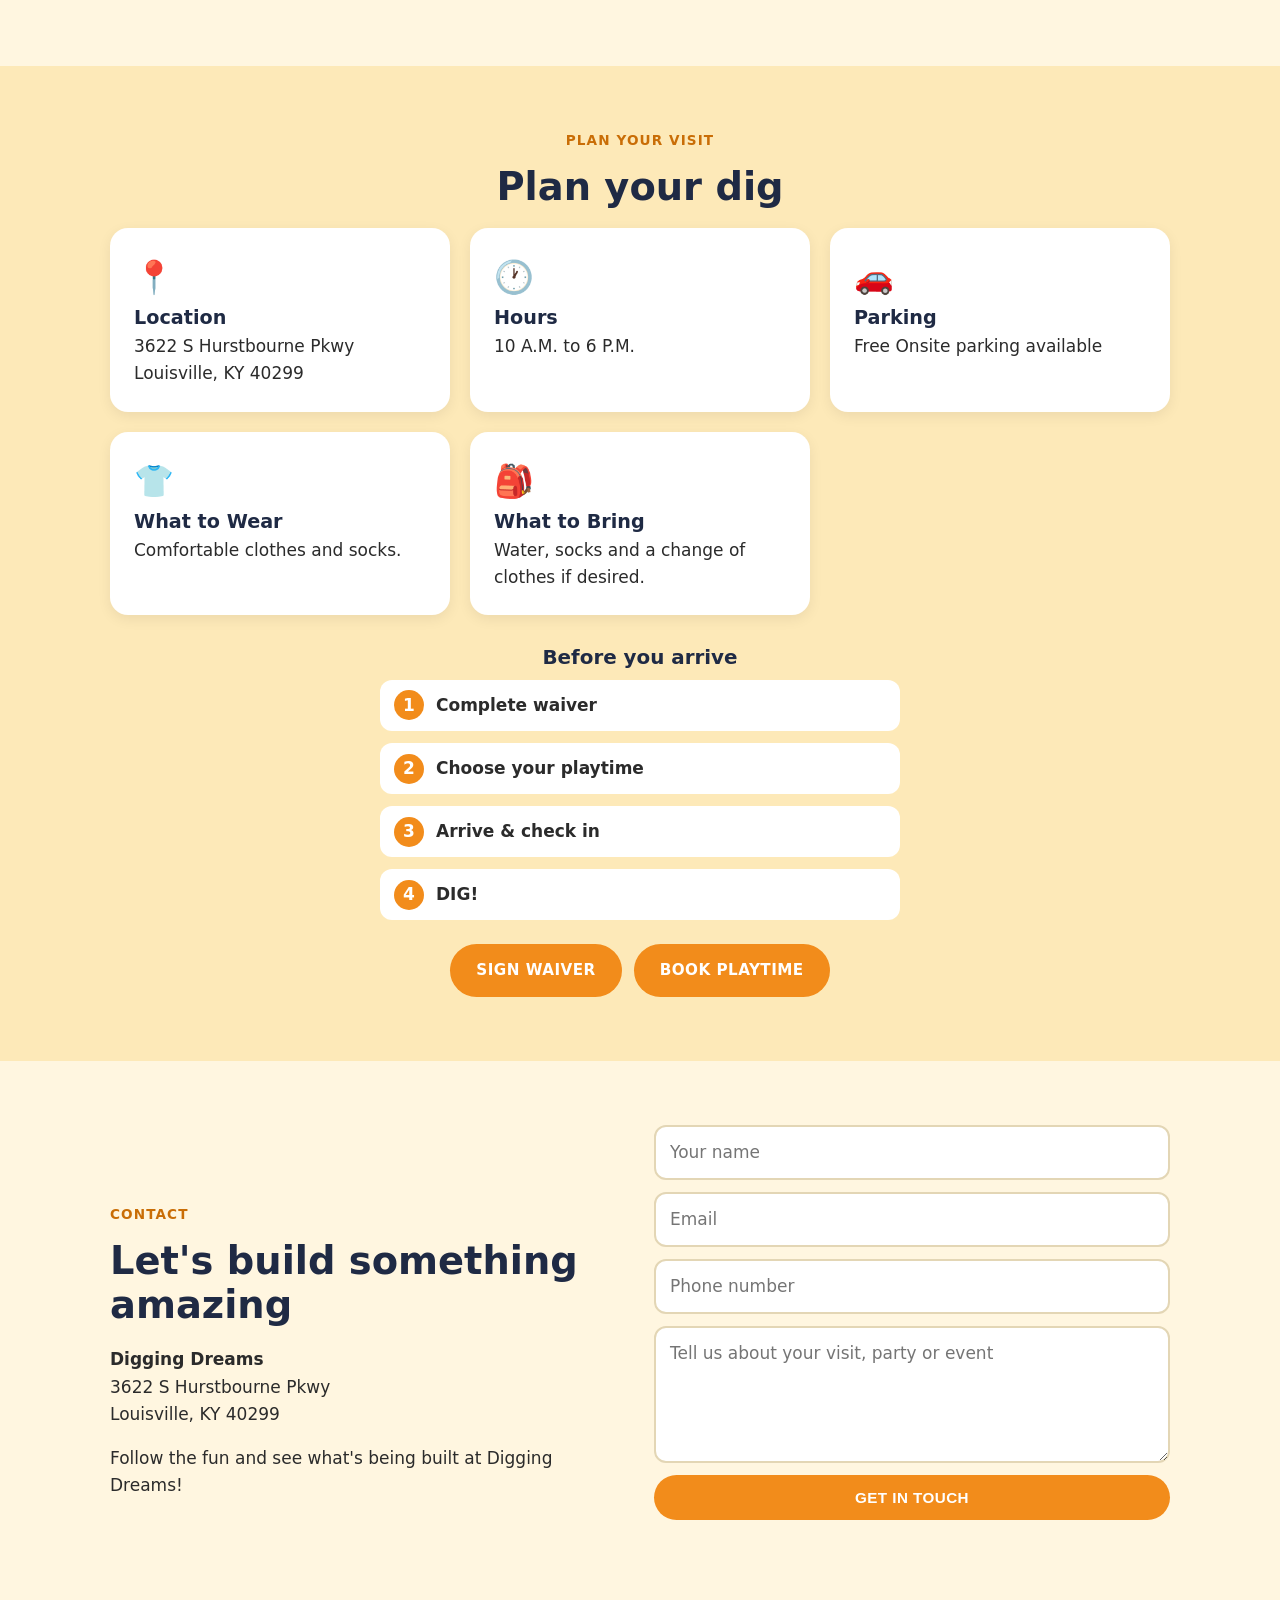
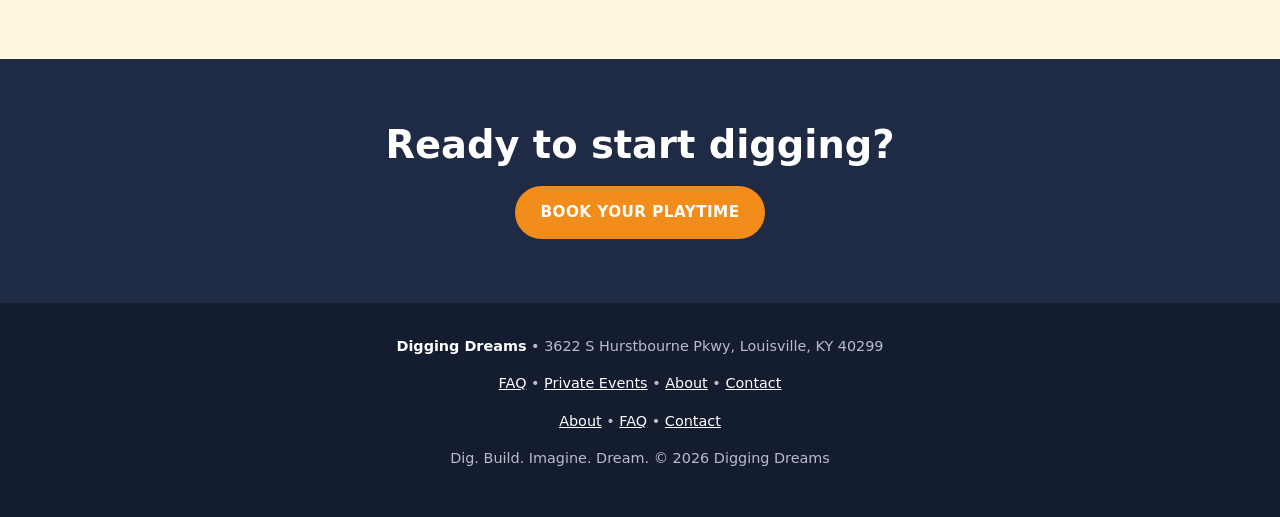
==== commit ecfb86cc: "TODO updated" ====
--- a/index.html
+++ b/index.html
@@ -4,13 +4,13 @@
 <meta charset="utf-8">
 <meta name="viewport" content="width=device-width, initial-scale=1">
 <title>Digging Dreams | Indoor Sandbox Play Space in Louisville, KY</title>
-<meta name="description" content="Digging Dreams is Louisville's first indoor sandbox play space for ages 2–7. Dig, build, explore and dream big. Playtime, birthday parties and private events.">
+<meta name="description" content="Digging Dreams is Louisville's first indoor sandbox play space for ages 2-10. Dig, build, explore and dream big. Playtime, birthday parties and private events.">
 <meta name="theme-color" content="#1f2a44">
 <meta property="og:title" content="Digging Dreams | Indoor Sandbox Play in Louisville">
 <meta property="og:description" content="Dig. Build. Imagine. Dream.">
 <meta property="og:image" content="assets/images/logo.png">
 <link rel="icon" type="image/png" href="assets/images/favicon.png">
-<link rel="stylesheet" href="assets/css/styles.css?v=3">
+<link rel="stylesheet" href="assets/css/styles.css?v=5">
 </head>
 <body>
 <header>
@@ -42,7 +42,7 @@
       <p class="eyebrow">Welcome to Digging Dreams</p>
       <h2>More than a sandbox. It's a world of imagination.</h2>
       <p>At Digging Dreams, little builders can climb aboard, scoop, dump, build and create their own adventures.</p>
-      <p>Our construction-themed indoor playspace is designed for children <strong>ages 2–7</strong>, with plenty of room for sensory play, imaginative play and hands-on exploration.</p>
+      <p>Our construction-themed indoor playspace is designed for children <strong>ages 2-10</strong>, with plenty of room for sensory play, imaginative play and hands-on exploration.</p>
       <p><strong>Dig. Build. Imagine. Dream.</strong></p>
       <a class="btn" href="#play">Discover Digging Dreams</a>
     </div>
@@ -62,7 +62,7 @@
       <div class="card"><div class="ic">👨‍👩‍👧</div><h3>Parent-Friendly Space</h3><p>Relax while staying close to the action.</p></div>
       <div class="card"><div class="ic">☕</div><h3>Parent Seating &amp; Café</h3><p>A comfortable place for grown-ups to sit, connect and recharge.</p></div>
     </div>
-    <p class="center" style="margin-top:28px"><strong>Designed for little builders ages 2–7.</strong><br>Digging Dreams is a parent-supervised play space. Parents and guardians remain responsible for supervising their children.</p>
+    <p class="center" style="margin-top:28px"><strong>Designed for little builders ages 2-10.</strong><br>Digging Dreams is a parent-supervised play space. Parents and guardians remain responsible for supervising their children.</p>
   </div>
 </section>
 
@@ -151,13 +151,13 @@
 <section id="faq">
   <div class="wrap" style="max-width:760px">
     <div class="center"><p class="eyebrow">FAQ</p><h2>Popular questions</h2></div>
-    <details><summary>What ages can play?</summary><p>Digging Dreams is designed for children ages 2–7.</p></details>
+    <details><summary>What ages can play?</summary><p>Digging Dreams is designed for children ages 2-10.</p></details>
     <details><summary>Do parents have to stay?</summary><p>Yes. Digging Dreams is a parent-supervised playspace.</p></details>
-    <details><summary>Do I need a reservation?</summary><p>TODO: add walk-in / reservation policy.</p></details>
+    <!-- <details><summary>Do I need a reservation?</summary><p>TODO: add walk-in / reservation policy.</p></details> -->
     <details><summary>Do I need to sign a waiver?</summary><p>Yes. <a data-waiver href="#visit">Sign the waiver</a> before you arrive.</p></details>
     <details><summary>What should my child wear?</summary><p>Comfortable clothes that can get sandy, plus socks.</p></details>
     <details><summary>Do you provide toys?</summary><p>Yes!</p></details>
-    <details><summary>Can we bring food or a birthday cake?</summary><p>TODO: add café, food and party cake policies.</p></details>
+    <!-- <details><summary>Can we bring food or a birthday cake?</summary><p>TODO: add café, food and party cake policies.</p></details> -->
     <details><summary>Do you offer memberships?</summary><p>Coming soon: the Digging Dreams Pass.</p></details>
     <details><summary>How do you clean the sand?</summary><p>See our <a href="#clean">Clean &amp; Safe</a> section.</p></details>
   </div>
@@ -167,9 +167,9 @@
   <div class="wrap">
     <div class="center"><p class="eyebrow">Plan Your Visit</p><h2>Plan your dig</h2></div>
     <div class="grid c3">
-      <div class="card"><div class="ic">📍</div><h3>Location</h3><p>3622 S Hurstbourne Pkwy<br>Louisville, KY</p></div>
-      <div class="card"><div class="ic">🕐</div><h3>Hours</h3><p>TODO: add final operating hours.</p></div>
-      <div class="card"><div class="ic">🚗</div><h3>Parking</h3><p>TODO: add parking details.</p></div>
+      <div class="card"><div class="ic">📍</div><h3>Location</h3><p>3622 S Hurstbourne Pkwy<br>Louisville, KY 40299</p></div>
+      <div class="card"><div class="ic">🕐</div><h3>Hours</h3><p>10 A.M. to 6 P.M.</p></div>
+      <div class="card"><div class="ic">🚗</div><h3>Parking</h3><p>Free Onsite parking available</p></div>
       <div class="card"><div class="ic">👕</div><h3>What to Wear</h3><p>Comfortable clothes and socks.</p></div>
       <div class="card"><div class="ic">🎒</div><h3>What to Bring</h3><p>Water, socks and a change of clothes if desired.</p></div>
     </div>
@@ -183,8 +183,8 @@
   <div class="wrap split">
     <div>
       <p class="eyebrow">Contact</p><h2>Let's build something amazing</h2>
-      <p><strong>Digging Dreams</strong><br>3622 S Hurstbourne Pkwy<br>Louisville, KY</p>
-      <p>Phone: TODO<br>Instagram • Facebook (TODO links)</p>
+      <p><strong>Digging Dreams</strong><br>3622 S Hurstbourne Pkwy<br>Louisville, KY 40299</p>
+      <!-- <p>Phone: TODO<br>Instagram • Facebook (TODO links)</p> -->
       <p>Follow the fun and see what's being built at Digging Dreams!</p>
     </div>
     <form id="contact-form">
@@ -206,7 +206,7 @@
 </main>
 
 <footer>
-  <div class="wrap"><p><strong>Digging Dreams</strong> • 3622 S Hurstbourne Pkwy, Louisville, KY</p>
+  <div class="wrap"><p><strong>Digging Dreams</strong> • 3622 S Hurstbourne Pkwy, Louisville, KY 40299</p>
   <p><a href="#faq">FAQ</a> • <a href="#events">Private Events</a> • <a href="#about">About</a> • <a href="#contact">Contact</a></p>
   <p><a href="#about">About</a> • <a href="#faq">FAQ</a> • <a href="#contact">Contact</a></p>
   <p>Dig. Build. Imagine. Dream. &copy; <span id="year">2026</span> Digging Dreams</p></div>
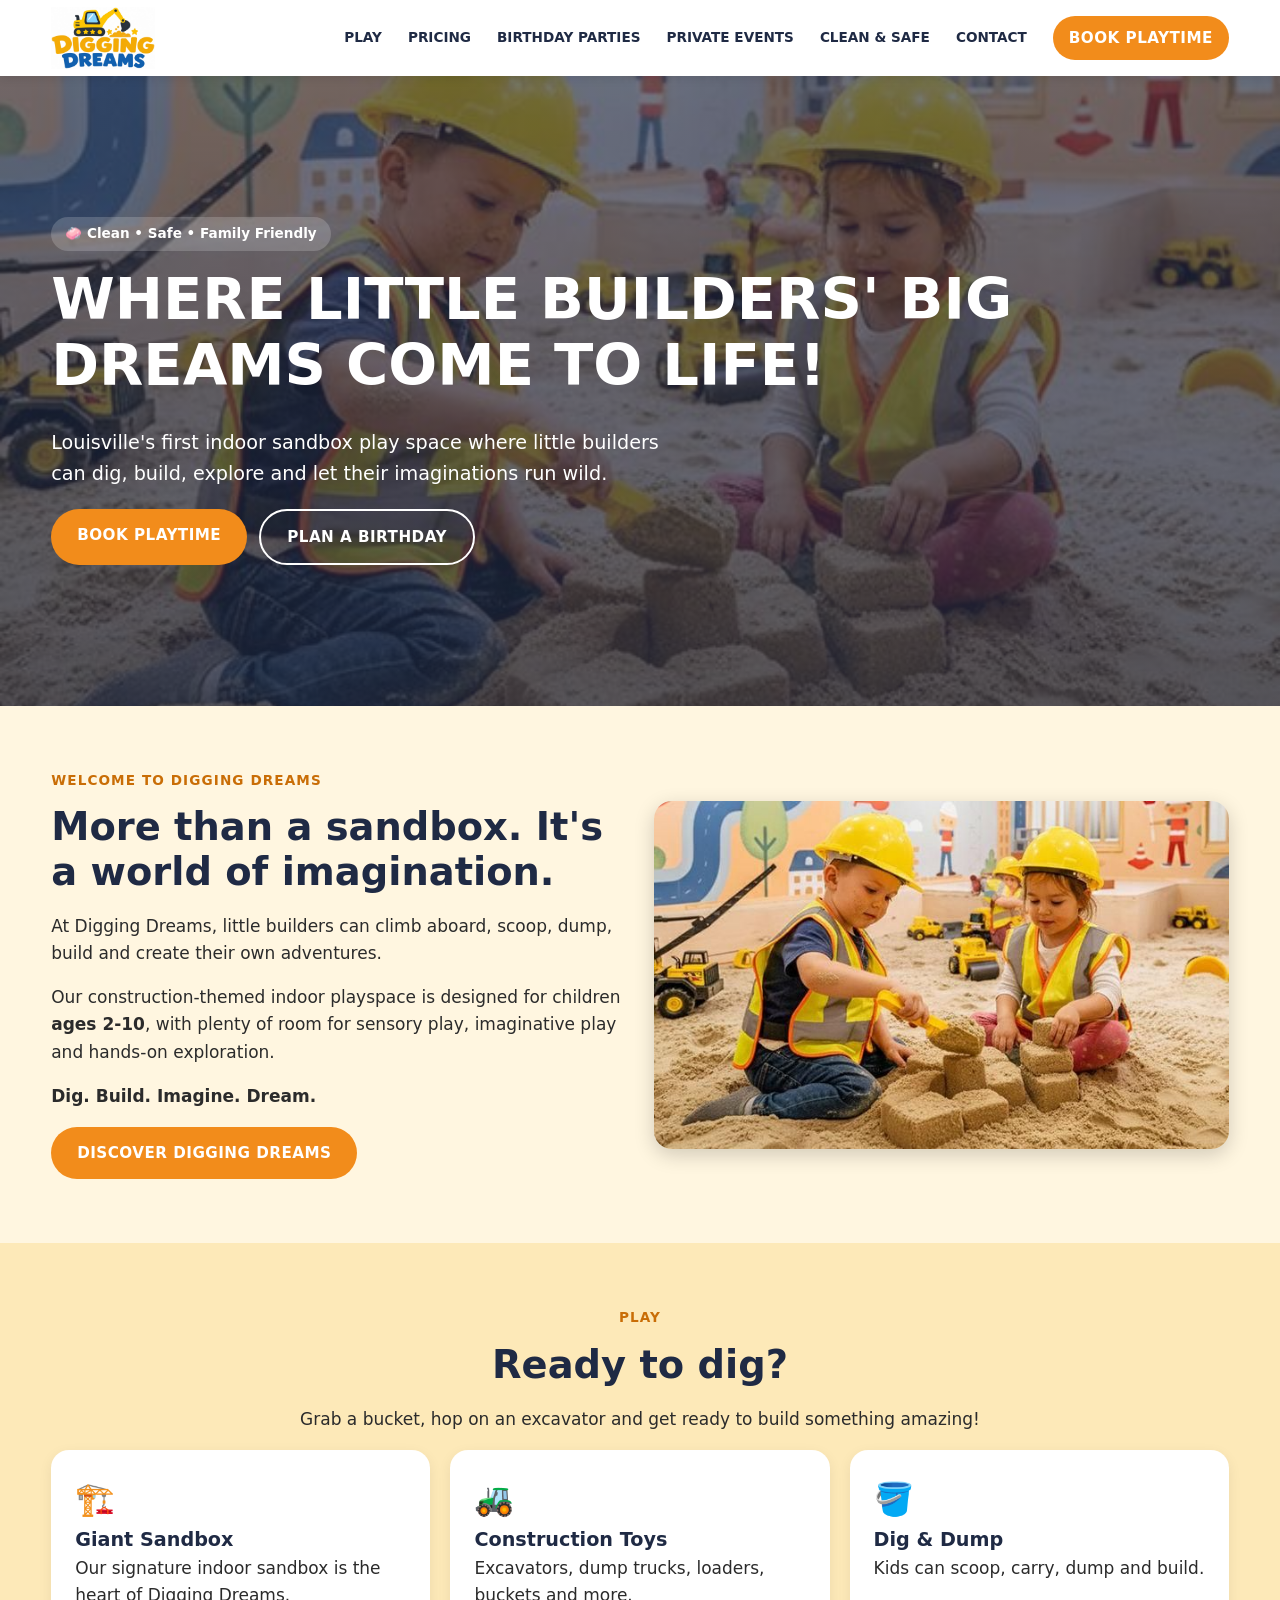
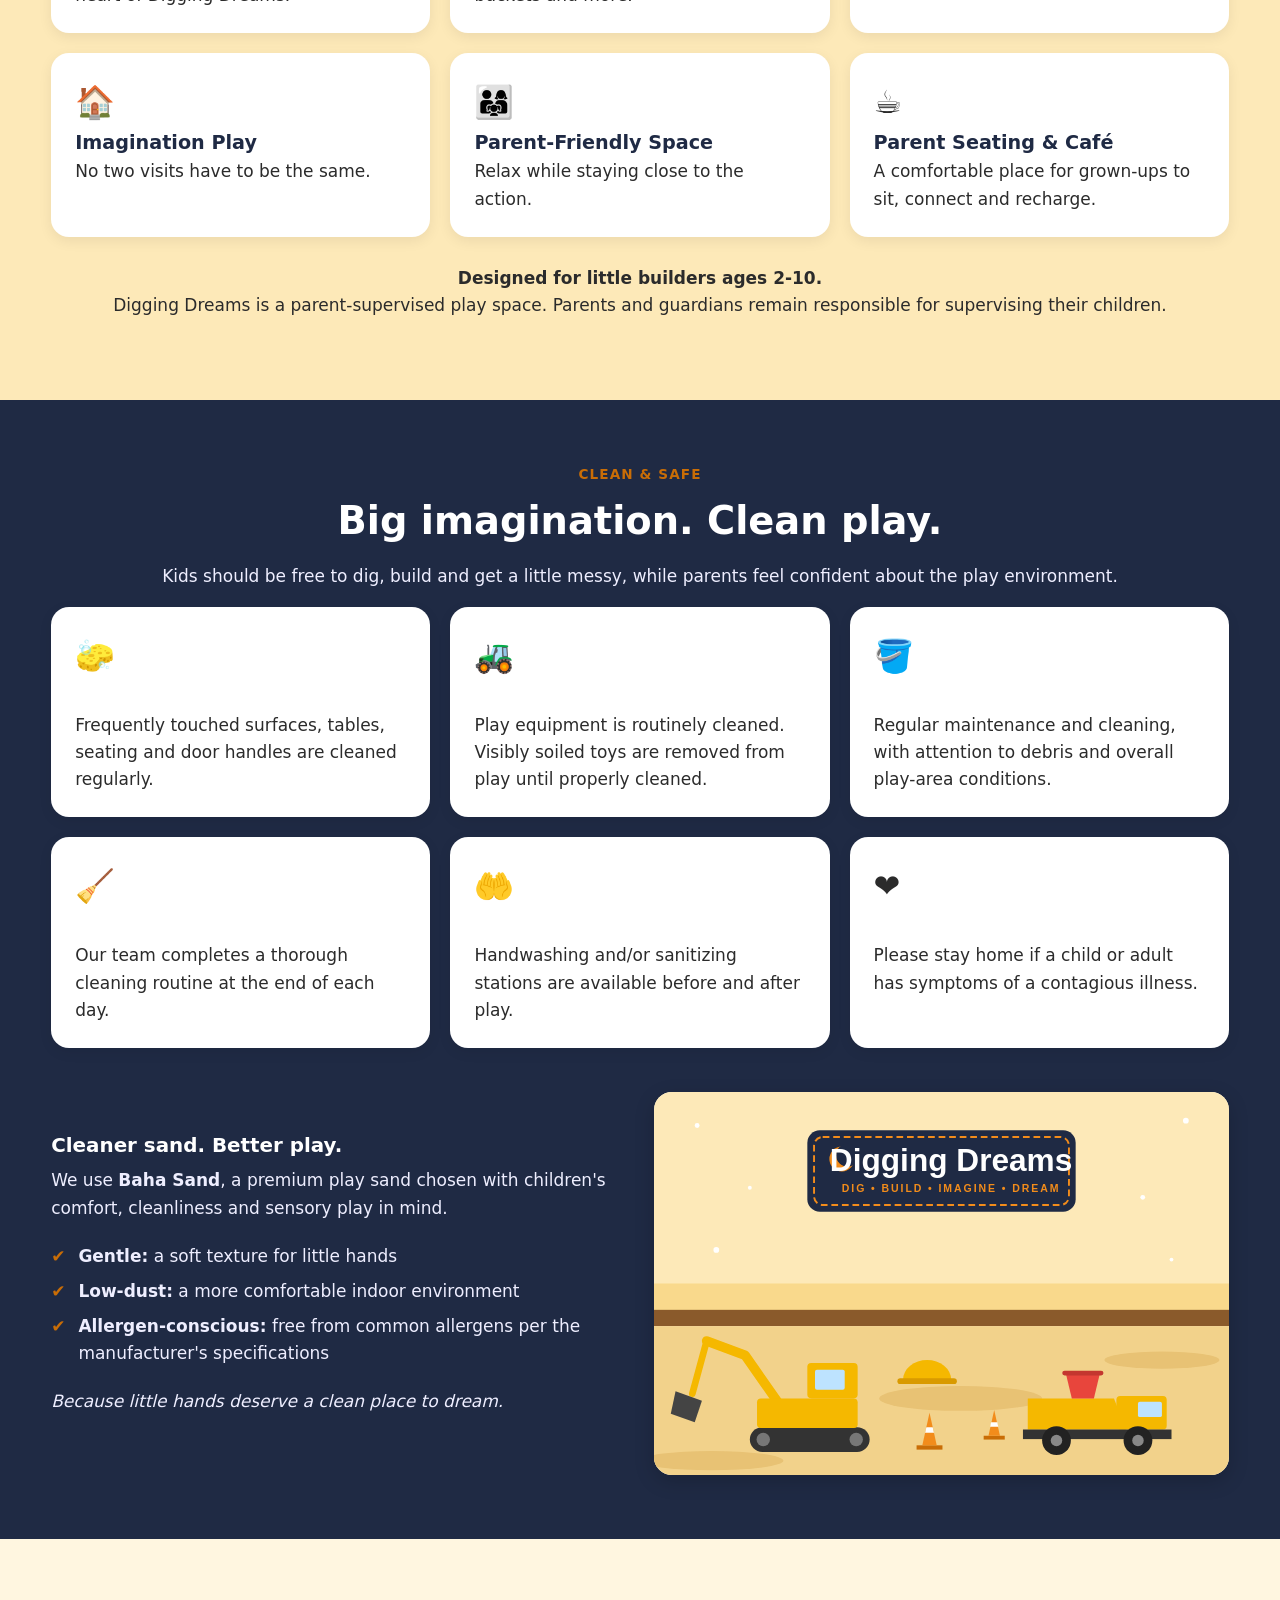
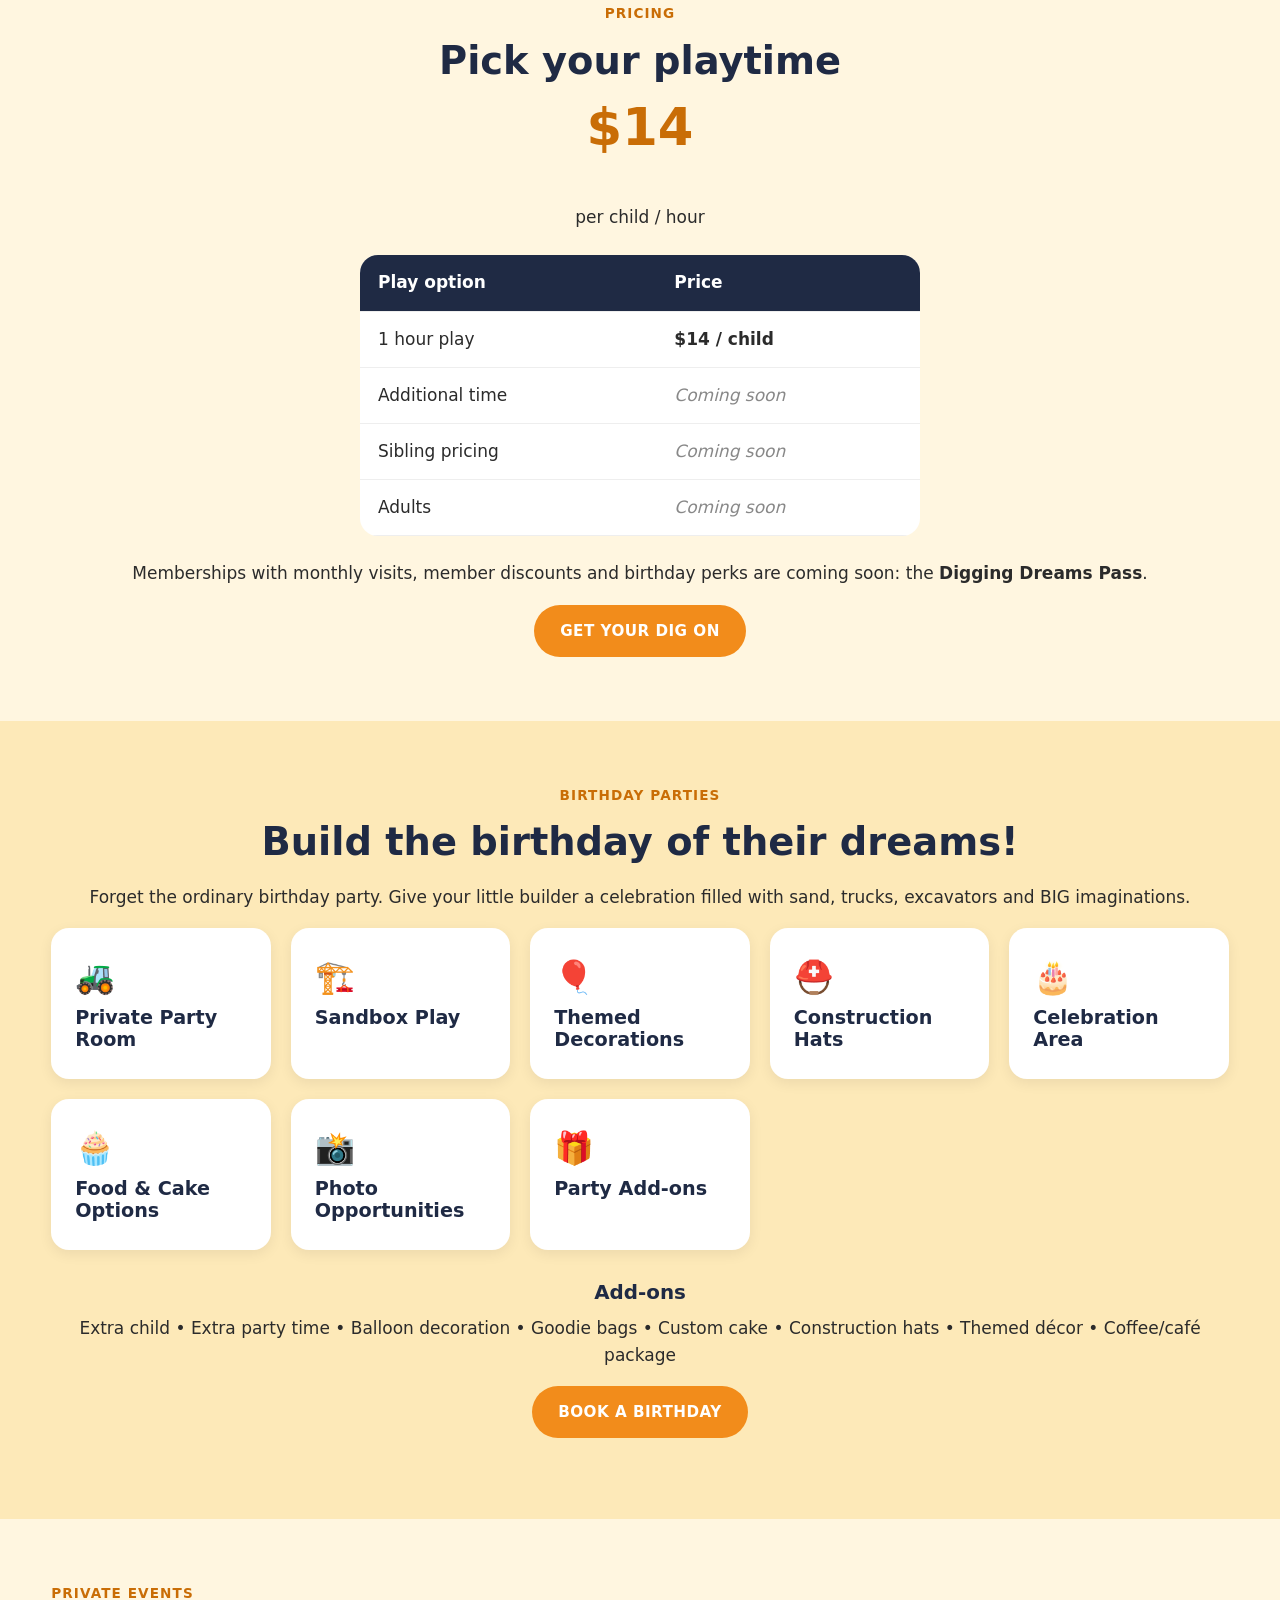
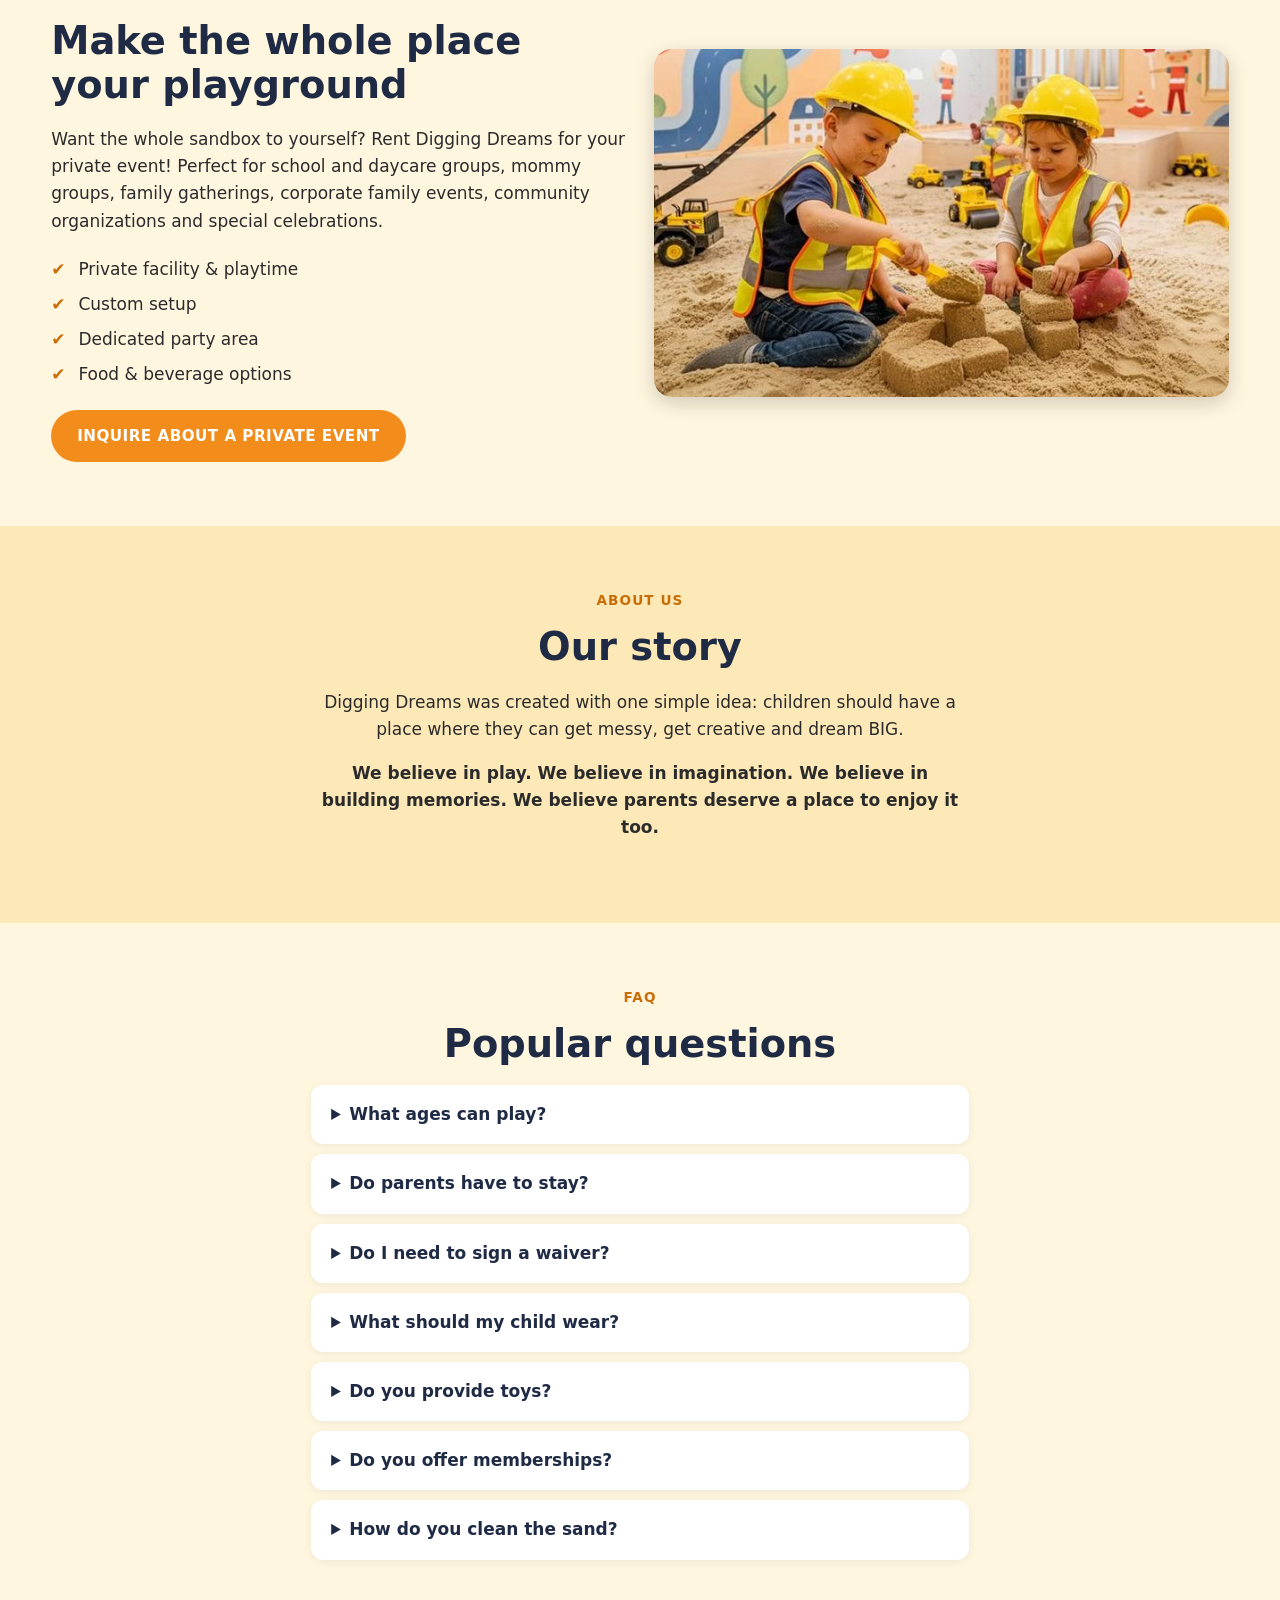
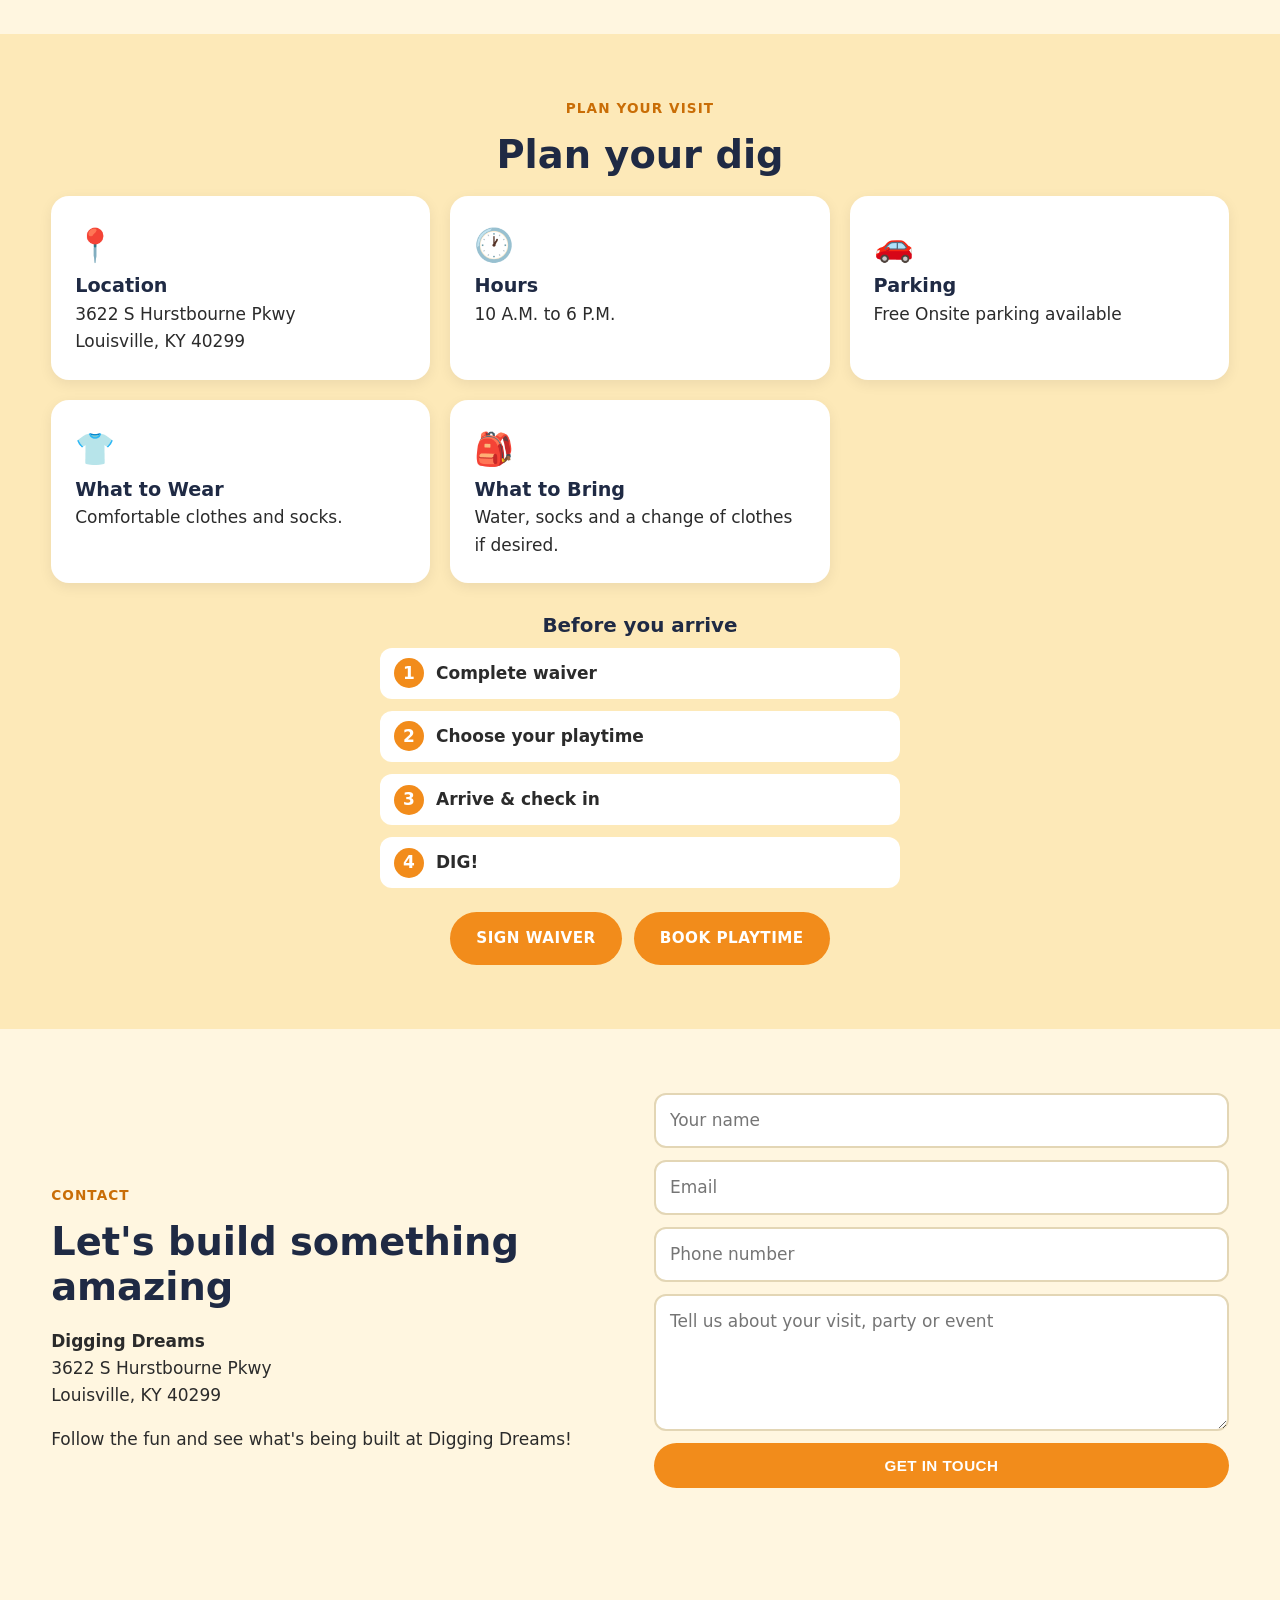
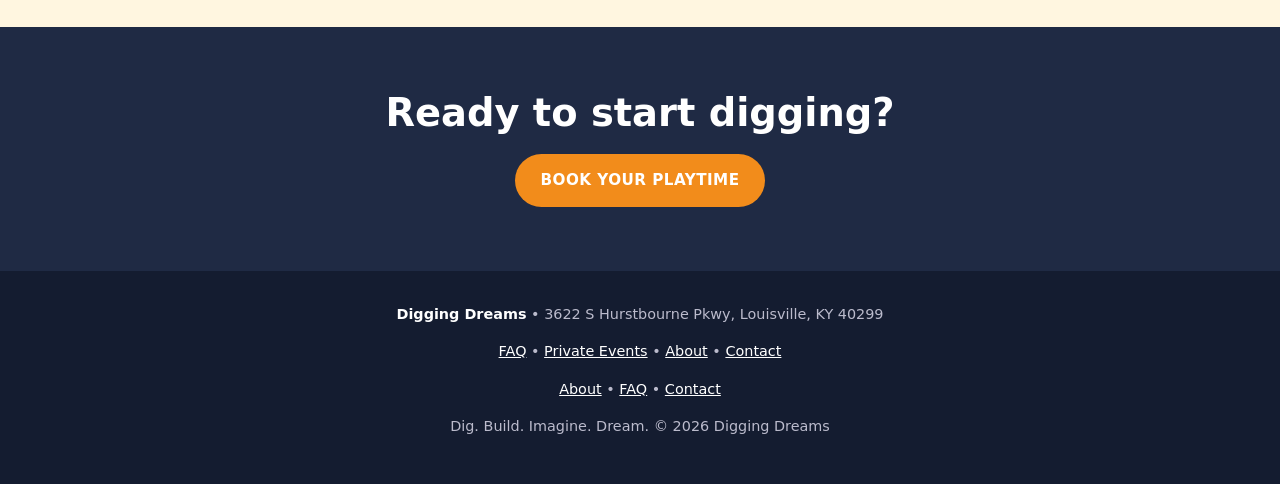
==== commit fed0a4b6: "TODO updated" ====
--- a/index.html
+++ b/index.html
@@ -10,7 +10,7 @@
 <meta property="og:description" content="Dig. Build. Imagine. Dream.">
 <meta property="og:image" content="assets/images/logo.png">
 <link rel="icon" type="image/png" href="assets/images/favicon.png">
-<link rel="stylesheet" href="assets/css/styles.css?v=5">
+<link rel="stylesheet" href="assets/css/styles.css?v=6">
 </head>
 <body>
 <header>
--- a/assets/css/styles.css
+++ b/assets/css/styles.css
@@ -6,7 +6,7 @@
   --orange-d: #c96d06;
   --ink: #2b2b2b;
   --r: 18px;
-  --max: 1100px;
+  --max: 1400px
 }
 * {
   box-sizing: border-box;
@@ -49,7 +49,7 @@
 .wrap {
   max-width: var(--max);
   margin: 0 auto;
-  padding: 0 20px;
+  padding: 0 clamp(20px, 4vw, 56px)
 }
 section {
   padding: 64px 0;
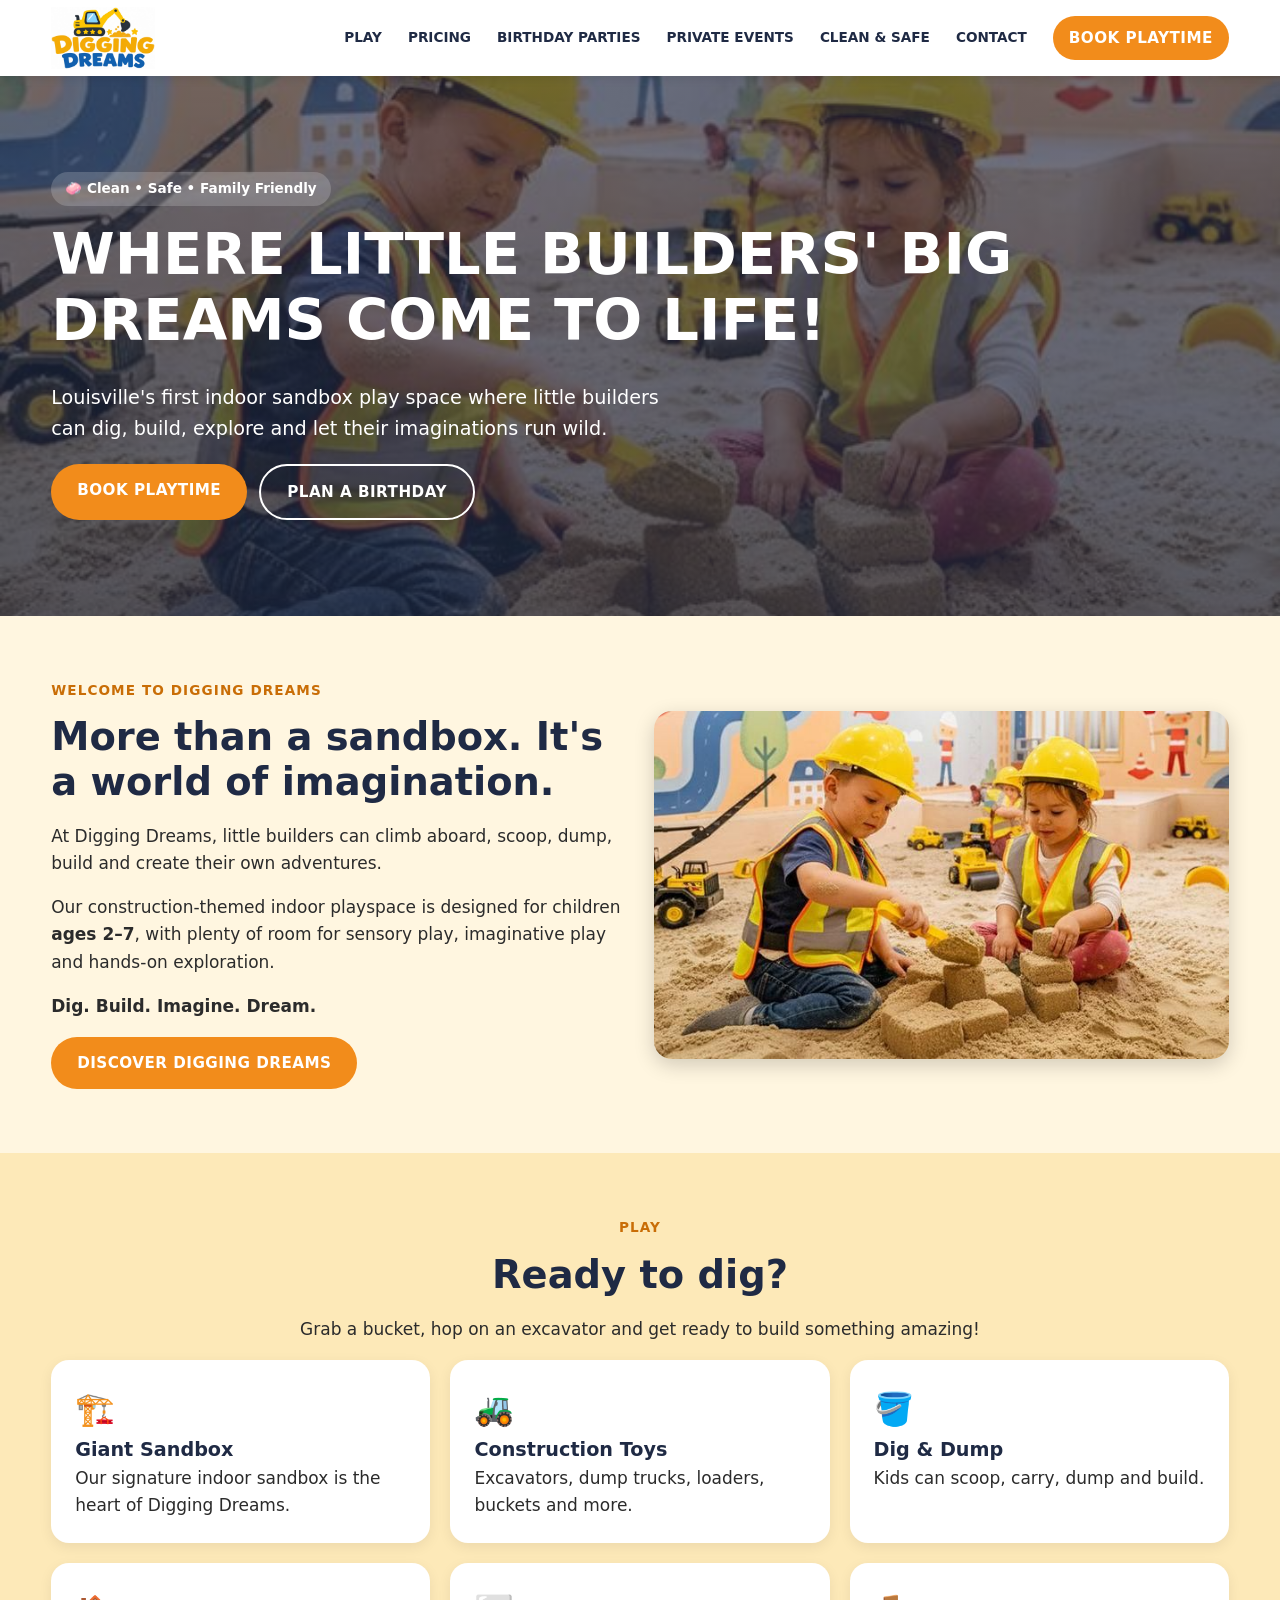
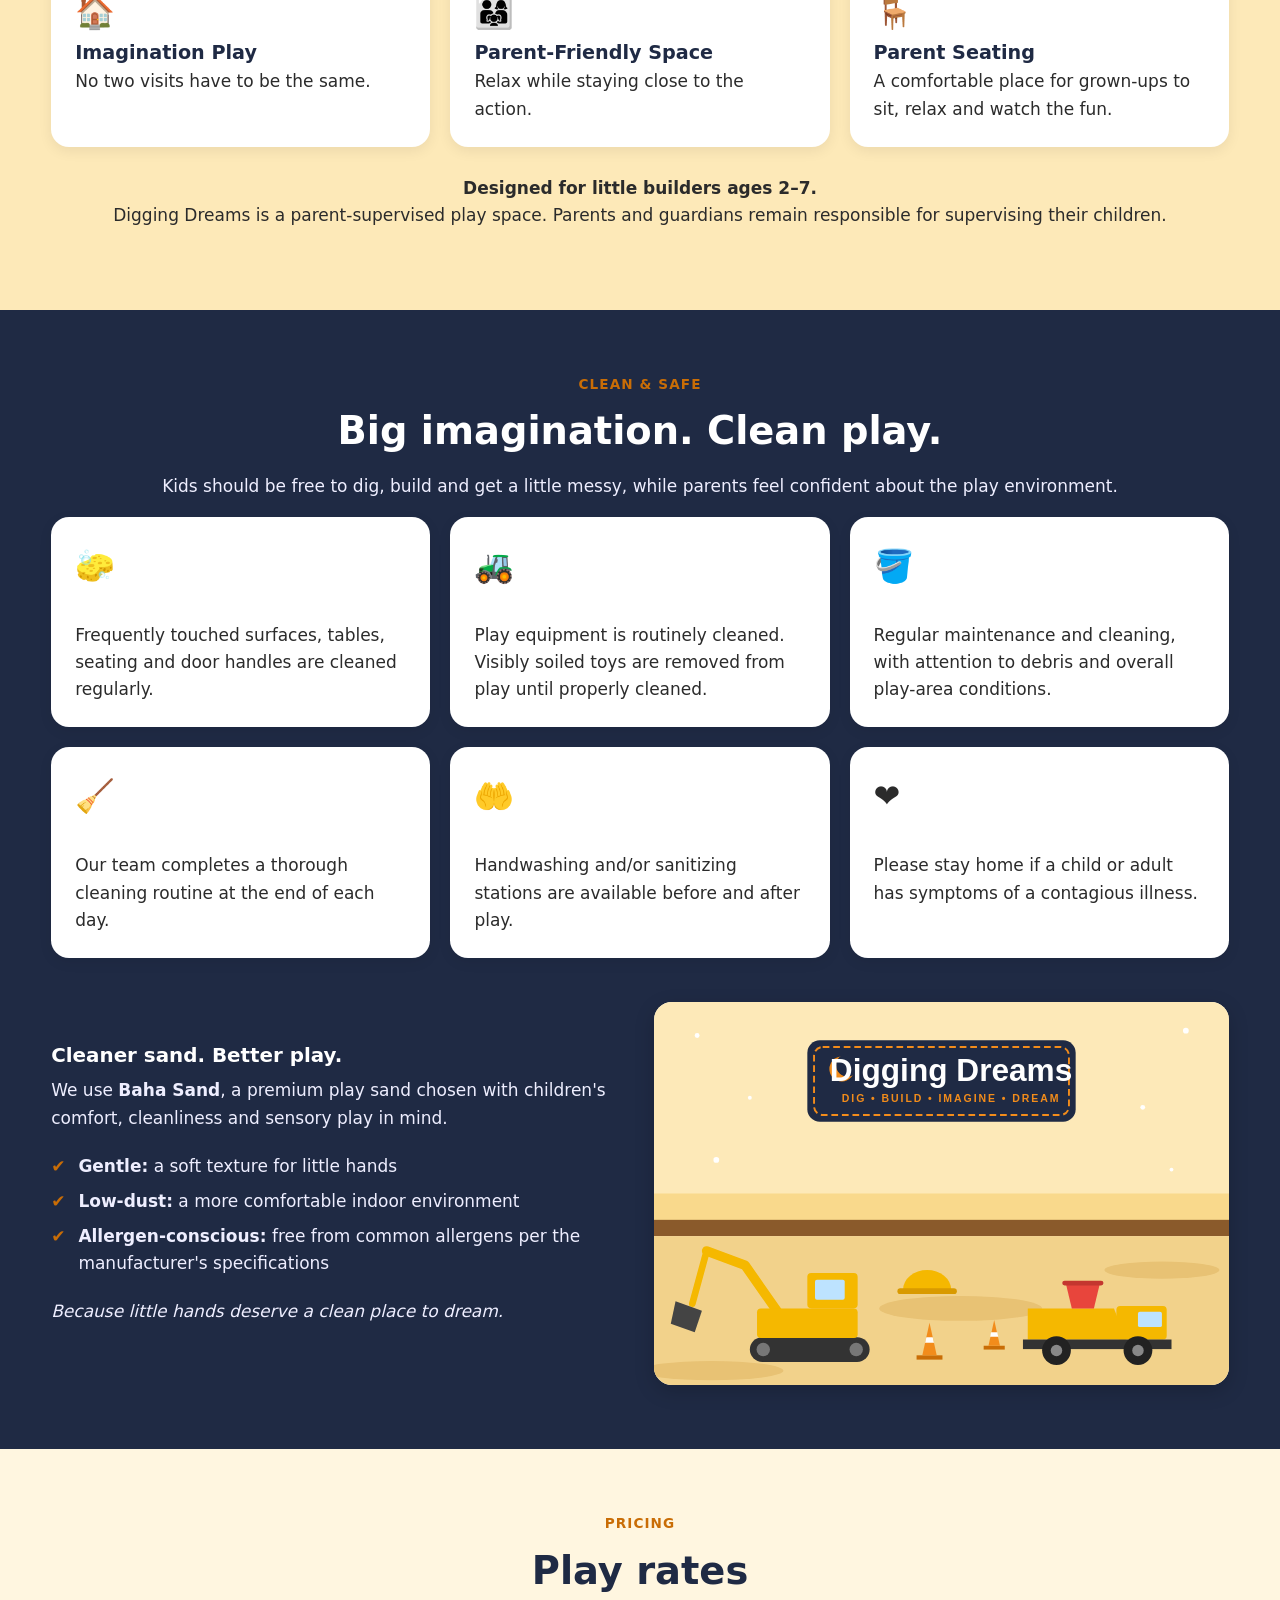
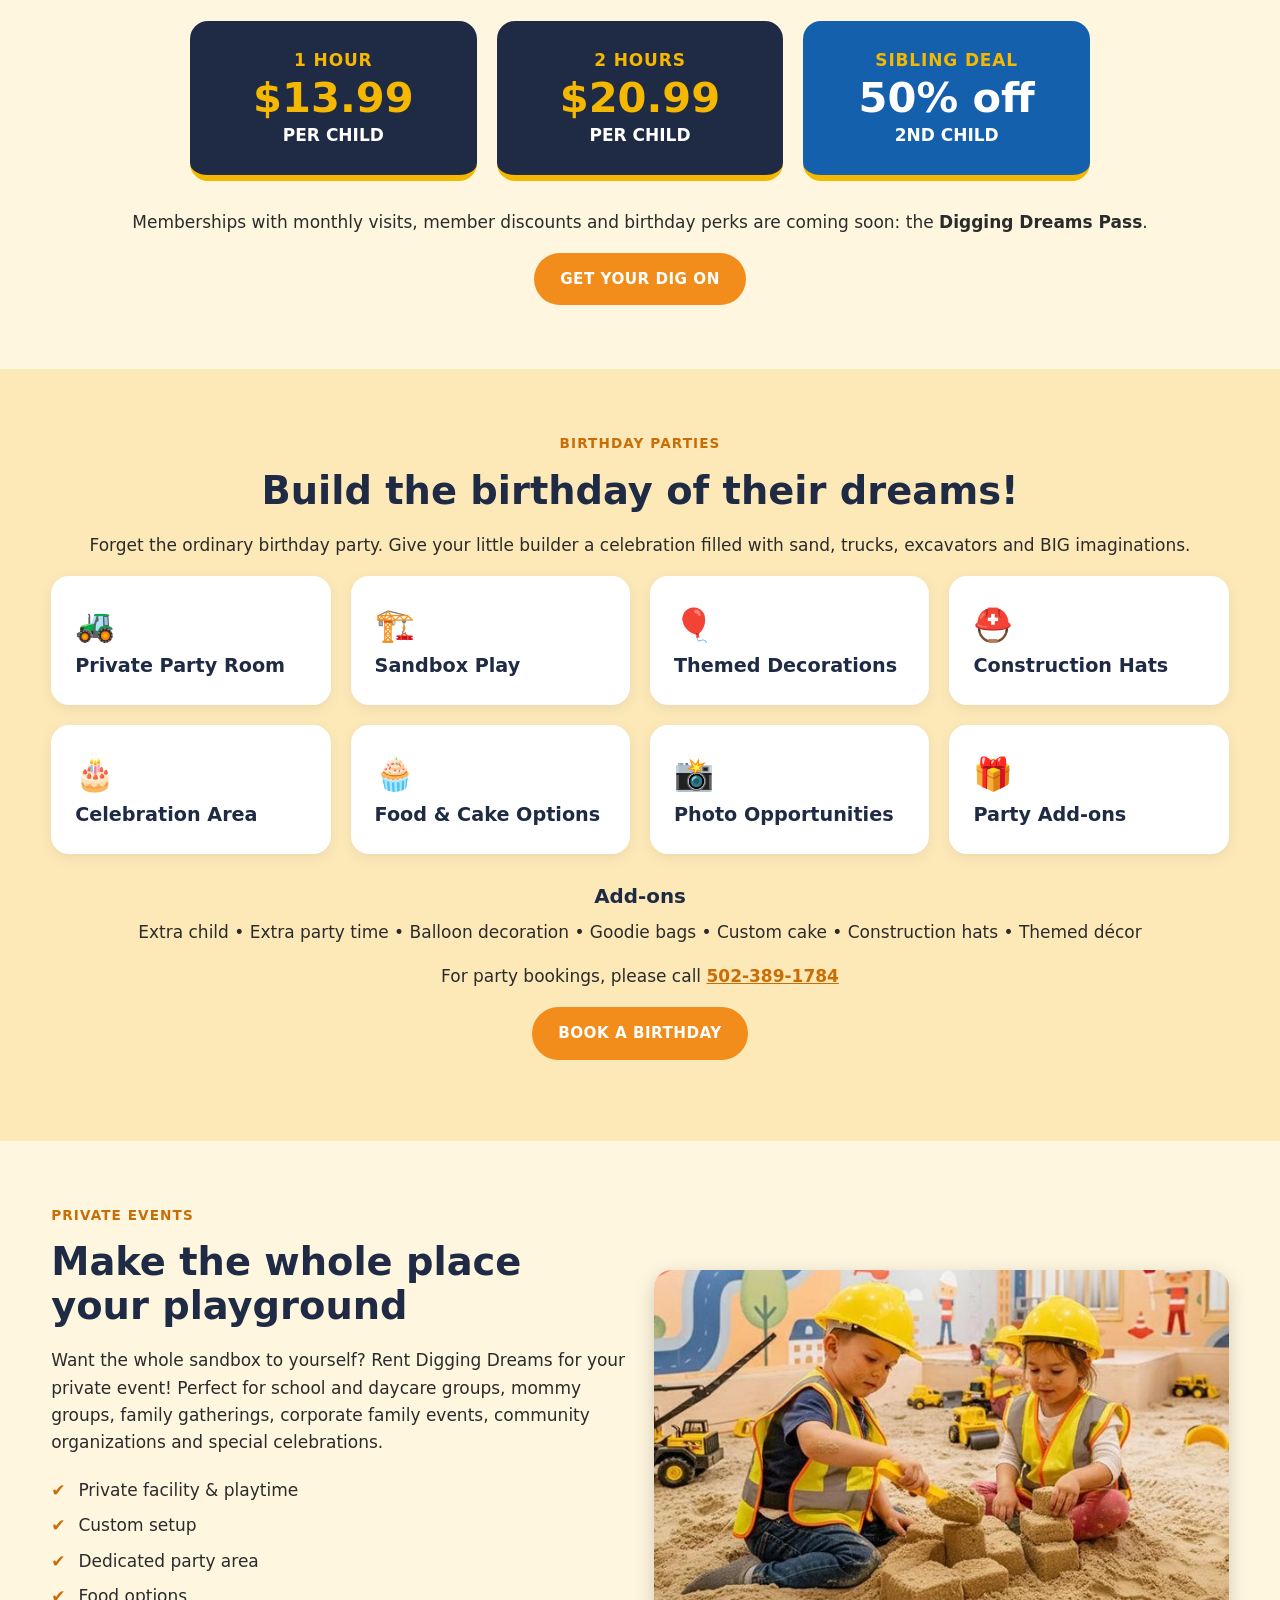
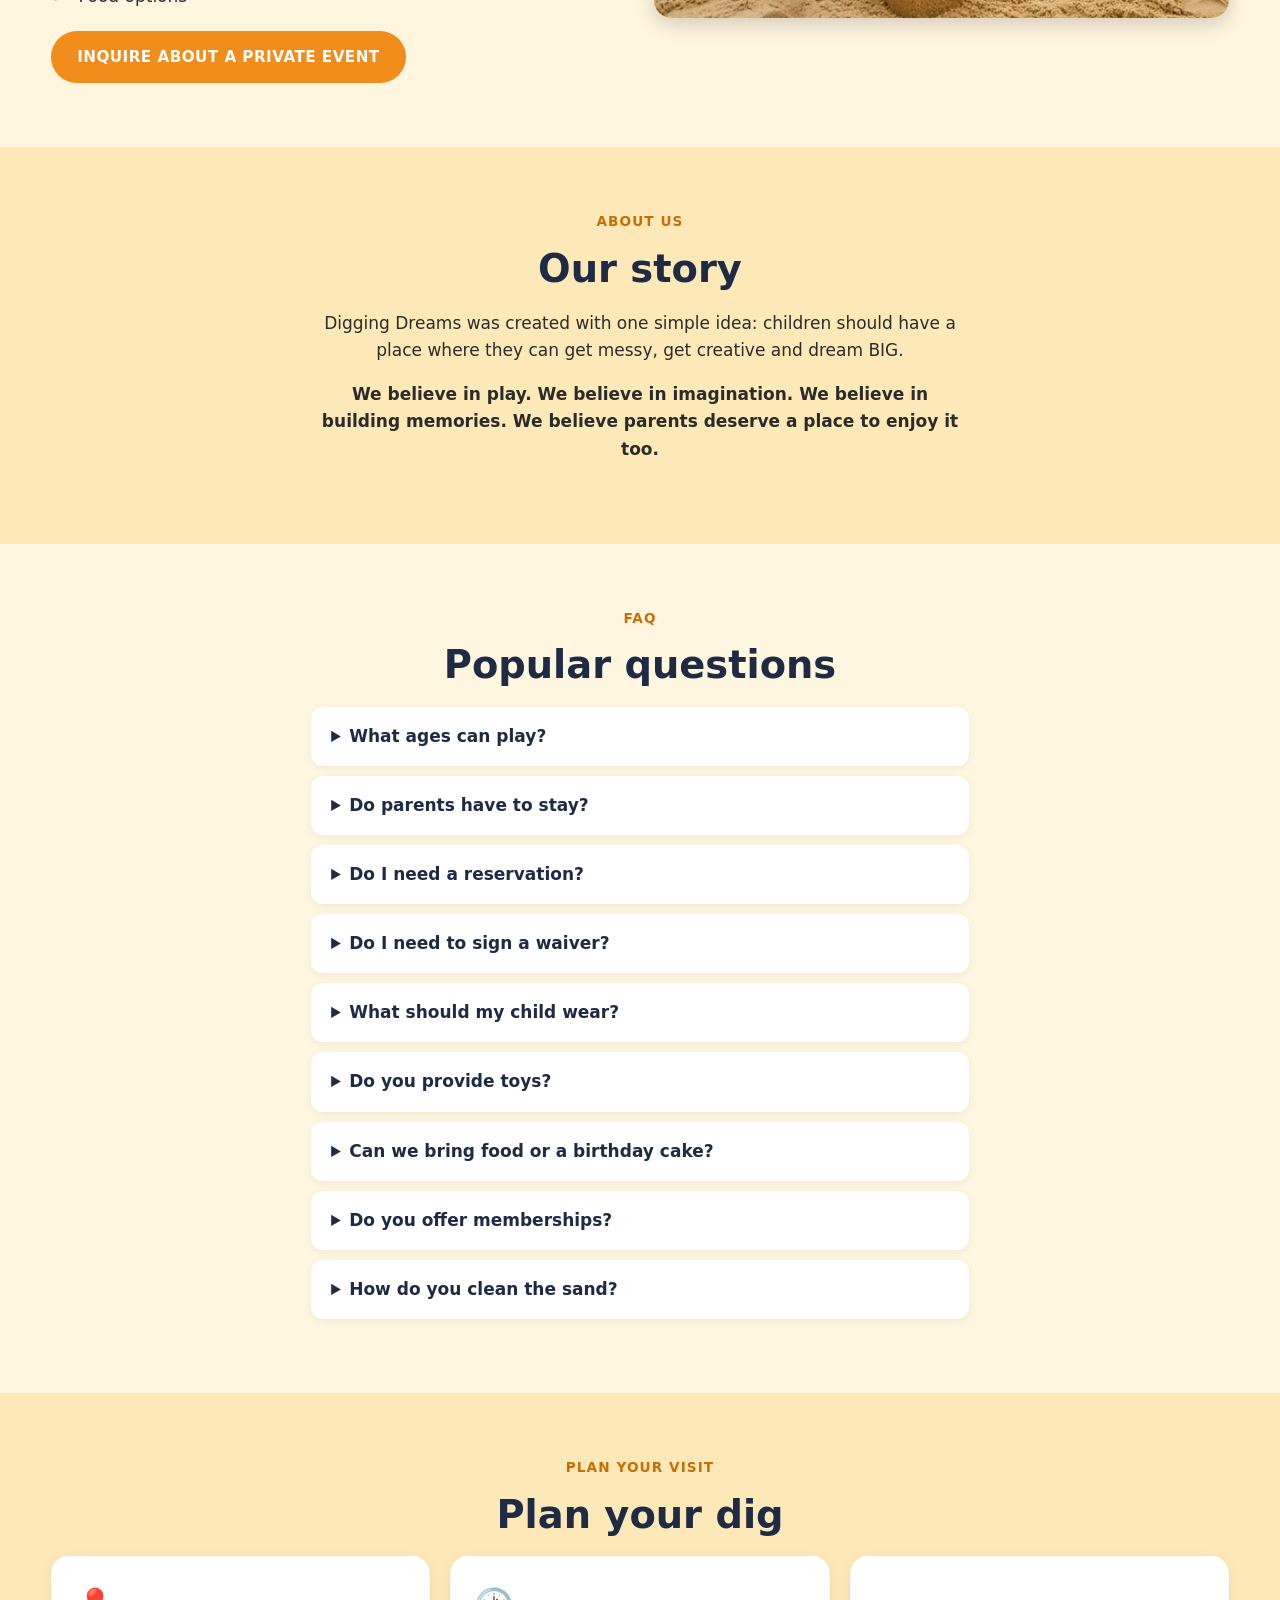
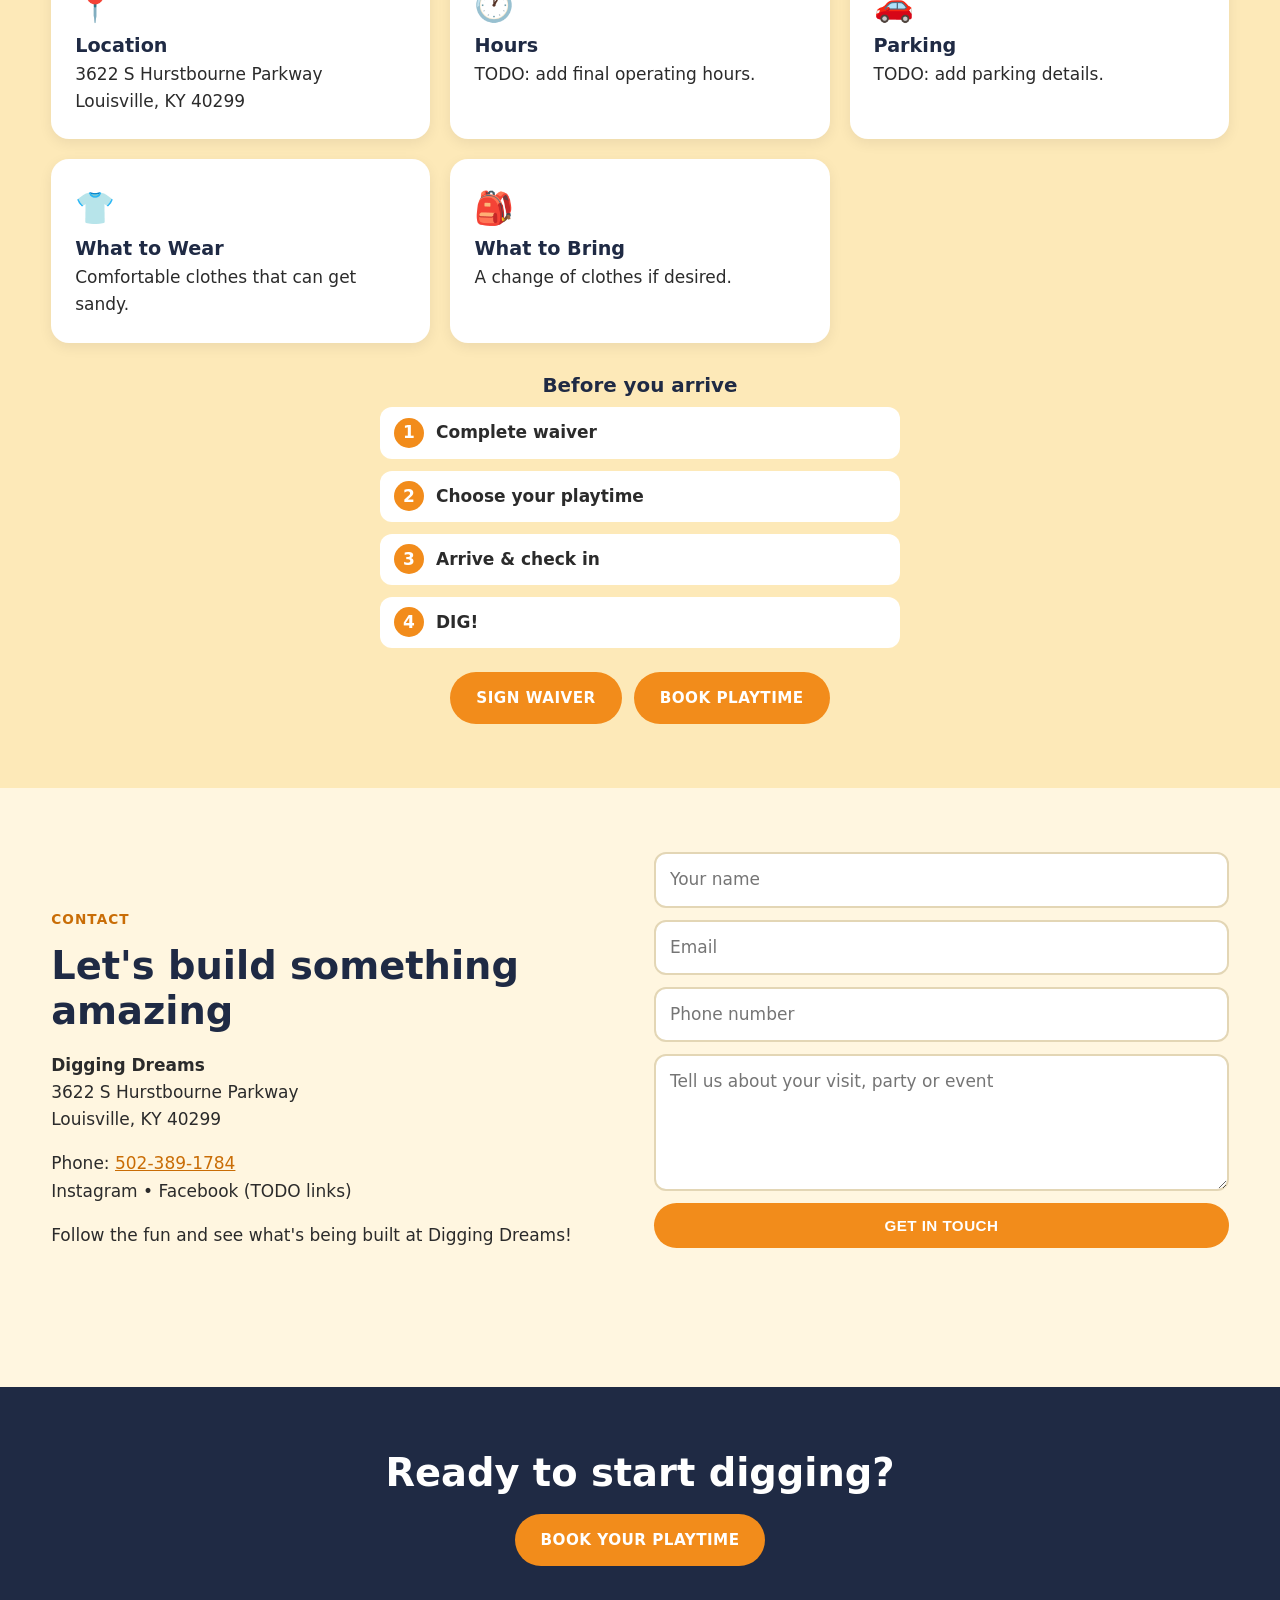
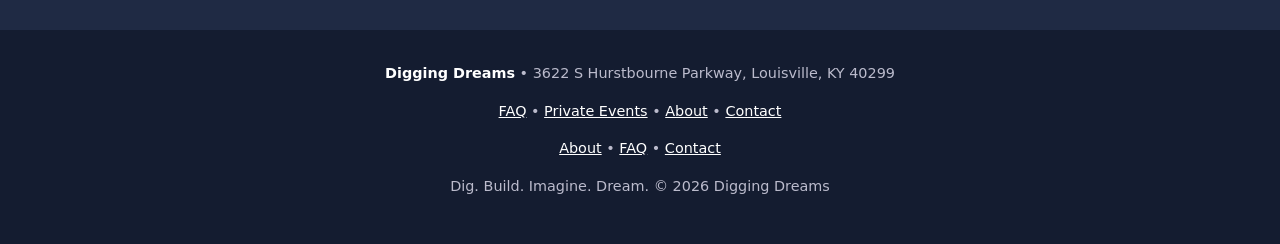
==== commit 88d89721: "Pricing Page Update" ====
--- a/index.html
+++ b/index.html
@@ -4,7 +4,7 @@
 <meta charset="utf-8">
 <meta name="viewport" content="width=device-width, initial-scale=1">
 <title>Digging Dreams | Indoor Sandbox Play Space in Louisville, KY</title>
-<meta name="description" content="Digging Dreams is Louisville's first indoor sandbox play space for ages 2-10. Dig, build, explore and dream big. Playtime, birthday parties and private events.">
+<meta name="description" content="Digging Dreams is Louisville's first indoor sandbox play space for ages 2–7. Dig, build, explore and dream big. Playtime, birthday parties and private events.">
 <meta name="theme-color" content="#1f2a44">
 <meta property="og:title" content="Digging Dreams | Indoor Sandbox Play in Louisville">
 <meta property="og:description" content="Dig. Build. Imagine. Dream.">
@@ -42,11 +42,11 @@
       <p class="eyebrow">Welcome to Digging Dreams</p>
       <h2>More than a sandbox. It's a world of imagination.</h2>
       <p>At Digging Dreams, little builders can climb aboard, scoop, dump, build and create their own adventures.</p>
-      <p>Our construction-themed indoor playspace is designed for children <strong>ages 2-10</strong>, with plenty of room for sensory play, imaginative play and hands-on exploration.</p>
+      <p>Our construction-themed indoor playspace is designed for children <strong>ages 2–7</strong>, with plenty of room for sensory play, imaginative play and hands-on exploration.</p>
       <p><strong>Dig. Build. Imagine. Dream.</strong></p>
       <a class="btn" href="#play">Discover Digging Dreams</a>
     </div>
-    <img src="assets/images/hero.jpg" width="644" height="390" alt="Children playing in the Digging Dreams sandbox with construction toys" loading="lazy">
+    <img src="assets/images/hero.jpg" width="644" height="390" alt="Children playing in the Digging Dreams sandbox with construction toys">
   </div>
 </section>
 
@@ -60,9 +60,9 @@
       <div class="card"><div class="ic">🪣</div><h3>Dig &amp; Dump</h3><p>Kids can scoop, carry, dump and build.</p></div>
       <div class="card"><div class="ic">🏠</div><h3>Imagination Play</h3><p>No two visits have to be the same.</p></div>
       <div class="card"><div class="ic">👨‍👩‍👧</div><h3>Parent-Friendly Space</h3><p>Relax while staying close to the action.</p></div>
-      <div class="card"><div class="ic">☕</div><h3>Parent Seating &amp; Café</h3><p>A comfortable place for grown-ups to sit, connect and recharge.</p></div>
-    </div>
-    <p class="center" style="margin-top:28px"><strong>Designed for little builders ages 2-10.</strong><br>Digging Dreams is a parent-supervised play space. Parents and guardians remain responsible for supervising their children.</p>
+      <div class="card"><div class="ic">🪑</div><h3>Parent Seating</h3><p>A comfortable place for grown-ups to sit, relax and watch the fun.</p></div>
+    </div>
+    <p class="center" style="margin-top:28px"><strong>Designed for little builders ages 2–7.</strong><br>Digging Dreams is a parent-supervised play space. Parents and guardians remain responsible for supervising their children.</p>
   </div>
 </section>
 
@@ -85,22 +85,19 @@
         <ul class="ticks"><li><strong>Gentle:</strong> a soft texture for little hands</li><li><strong>Low-dust:</strong> a more comfortable indoor environment</li><li><strong>Allergen-conscious:</strong> free from common allergens per the manufacturer's specifications</li></ul>
         <p><em>Because little hands deserve a clean place to dream.</em></p>
       </div>
-      <img src="assets/images/play-space.svg" width="1200" height="800" alt="Illustration of the Digging Dreams play space with the Digging Dreams sign on the back wall" loading="lazy">
+      <img src="assets/images/play-space.svg" width="1200" height="800" alt="Illustration of the Digging Dreams play space with the Digging Dreams sign on the back wall">
     </div>
   </div>
 </section>
 
 <section id="pricing">
   <div class="wrap center">
-    <p class="eyebrow">Pricing</p><h2>Pick your playtime</h2>
-    <p class="price">$14</p><p>per child / hour</p>
-    <table style="max-width:560px;margin:24px auto;text-align:left">
-      <tr><th>Play option</th><th>Price</th></tr>
-      <tr><td>1 hour play</td><td><strong>$14 / child</strong></td></tr>
-      <tr><td>Additional time</td><td class="tbd">Coming soon</td></tr>
-      <tr><td>Sibling pricing</td><td class="tbd">Coming soon</td></tr>
-      <tr><td>Adults</td><td class="tbd">Coming soon</td></tr>
-    </table>
+    <p class="eyebrow">Pricing</p><h2>Play rates</h2>
+    <div class="rates">
+      <div class="rate"><span>1 Hour</span><strong>$13.99</strong><em>per child</em></div>
+      <div class="rate"><span>2 Hours</span><strong>$20.99</strong><em>per child</em></div>
+      <div class="rate deal"><span>Sibling Deal</span><strong>50% off</strong><em>2nd child</em></div>
+    </div>
     <p>Memberships with monthly visits, member discounts and birthday perks are coming soon: the <strong>Digging Dreams Pass</strong>.</p>
     <a class="btn" data-book href="#visit">Get Your Dig On</a>
   </div>
@@ -110,7 +107,7 @@
   <div class="wrap">
     <div class="center"><p class="eyebrow">Birthday Parties</p><h2>Build the birthday of their dreams!</h2>
     <p>Forget the ordinary birthday party. Give your little builder a celebration filled with sand, trucks, excavators and BIG imaginations.</p></div>
-    <div class="grid c4" style="grid-template-columns:repeat(auto-fit,minmax(210px,1fr))">
+    <div class="grid c4">
       <div class="card"><div class="ic">🚜</div><h3>Private Party Room</h3></div>
       <div class="card"><div class="ic">🏗️</div><h3>Sandbox Play</h3></div>
       <div class="card"><div class="ic">🎈</div><h3>Themed Decorations</h3></div>
@@ -121,7 +118,8 @@
       <div class="card"><div class="ic">🎁</div><h3>Party Add-ons</h3></div>
     </div>
     <h3 class="center" style="margin-top:32px">Add-ons</h3>
-    <p class="center">Extra child • Extra party time • Balloon decoration • Goodie bags • Custom cake • Construction hats • Themed décor • Coffee/café package</p>
+    <p class="center">Extra child • Extra party time • Balloon decoration • Goodie bags • Custom cake • Construction hats • Themed décor</p>
+    <p class="center">For party bookings, please call <a href="tel:+15023891784"><strong>502-389-1784</strong></a></p>
     <p class="center"><a class="btn" href="#contact">Book a Birthday</a></p>
   </div>
 </section>
@@ -132,10 +130,10 @@
       <p class="eyebrow">Private Events</p>
       <h2>Make the whole place your playground</h2>
       <p>Want the whole sandbox to yourself? Rent Digging Dreams for your private event! Perfect for school and daycare groups, mommy groups, family gatherings, corporate family events, community organizations and special celebrations.</p>
-      <ul class="ticks"><li>Private facility &amp; playtime</li><li>Custom setup</li><li>Dedicated party area</li><li>Food &amp; beverage options</li></ul>
+      <ul class="ticks"><li>Private facility &amp; playtime</li><li>Custom setup</li><li>Dedicated party area</li><li>Food options</li></ul>
       <a class="btn" href="#contact">Inquire About a Private Event</a>
     </div>
-    <img src="assets/images/hero.jpg" width="644" height="390" alt="Kids playing together at Digging Dreams" loading="lazy">
+    <img src="assets/images/hero.jpg" width="644" height="390" alt="Kids playing together at Digging Dreams">
   </div>
 </section>
 
@@ -151,13 +149,13 @@
 <section id="faq">
   <div class="wrap" style="max-width:760px">
     <div class="center"><p class="eyebrow">FAQ</p><h2>Popular questions</h2></div>
-    <details><summary>What ages can play?</summary><p>Digging Dreams is designed for children ages 2-10.</p></details>
+    <details><summary>What ages can play?</summary><p>Digging Dreams is designed for children ages 2–7.</p></details>
     <details><summary>Do parents have to stay?</summary><p>Yes. Digging Dreams is a parent-supervised playspace.</p></details>
-    <!-- <details><summary>Do I need a reservation?</summary><p>TODO: add walk-in / reservation policy.</p></details> -->
+    <details><summary>Do I need a reservation?</summary><p>TODO: add walk-in / reservation policy.</p></details>
     <details><summary>Do I need to sign a waiver?</summary><p>Yes. <a data-waiver href="#visit">Sign the waiver</a> before you arrive.</p></details>
-    <details><summary>What should my child wear?</summary><p>Comfortable clothes that can get sandy, plus socks.</p></details>
+    <details><summary>What should my child wear?</summary><p>Comfortable clothes that can get sandy.</p></details>
     <details><summary>Do you provide toys?</summary><p>Yes!</p></details>
-    <!-- <details><summary>Can we bring food or a birthday cake?</summary><p>TODO: add café, food and party cake policies.</p></details> -->
+    <details><summary>Can we bring food or a birthday cake?</summary><p>TODO: add food and party cake policies.</p></details>
     <details><summary>Do you offer memberships?</summary><p>Coming soon: the Digging Dreams Pass.</p></details>
     <details><summary>How do you clean the sand?</summary><p>See our <a href="#clean">Clean &amp; Safe</a> section.</p></details>
   </div>
@@ -167,11 +165,11 @@
   <div class="wrap">
     <div class="center"><p class="eyebrow">Plan Your Visit</p><h2>Plan your dig</h2></div>
     <div class="grid c3">
-      <div class="card"><div class="ic">📍</div><h3>Location</h3><p>3622 S Hurstbourne Pkwy<br>Louisville, KY 40299</p></div>
-      <div class="card"><div class="ic">🕐</div><h3>Hours</h3><p>10 A.M. to 6 P.M.</p></div>
-      <div class="card"><div class="ic">🚗</div><h3>Parking</h3><p>Free Onsite parking available</p></div>
-      <div class="card"><div class="ic">👕</div><h3>What to Wear</h3><p>Comfortable clothes and socks.</p></div>
-      <div class="card"><div class="ic">🎒</div><h3>What to Bring</h3><p>Water, socks and a change of clothes if desired.</p></div>
+      <div class="card"><div class="ic">📍</div><h3>Location</h3><p>3622 S Hurstbourne Parkway<br>Louisville, KY 40299</p></div>
+      <div class="card"><div class="ic">🕐</div><h3>Hours</h3><p>TODO: add final operating hours.</p></div>
+      <div class="card"><div class="ic">🚗</div><h3>Parking</h3><p>TODO: add parking details.</p></div>
+      <div class="card"><div class="ic">👕</div><h3>What to Wear</h3><p>Comfortable clothes that can get sandy.</p></div>
+      <div class="card"><div class="ic">🎒</div><h3>What to Bring</h3><p>A change of clothes if desired.</p></div>
     </div>
     <h3 class="center" style="margin-top:32px">Before you arrive</h3>
     <ol class="steps" style="max-width:520px;margin:0 auto 24px"><li>Complete waiver</li><li>Choose your playtime</li><li>Arrive &amp; check in</li><li>DIG!</li></ol>
@@ -183,8 +181,8 @@
   <div class="wrap split">
     <div>
       <p class="eyebrow">Contact</p><h2>Let's build something amazing</h2>
-      <p><strong>Digging Dreams</strong><br>3622 S Hurstbourne Pkwy<br>Louisville, KY 40299</p>
-      <!-- <p>Phone: TODO<br>Instagram • Facebook (TODO links)</p> -->
+      <p><strong>Digging Dreams</strong><br>3622 S Hurstbourne Parkway<br>Louisville, KY 40299</p>
+      <p>Phone: <a href="tel:+15023891784">502-389-1784</a><br>Instagram • Facebook (TODO links)</p>
       <p>Follow the fun and see what's being built at Digging Dreams!</p>
     </div>
     <form id="contact-form">
@@ -206,11 +204,11 @@
 </main>
 
 <footer>
-  <div class="wrap"><p><strong>Digging Dreams</strong> • 3622 S Hurstbourne Pkwy, Louisville, KY 40299</p>
+  <div class="wrap"><p><strong>Digging Dreams</strong> • 3622 S Hurstbourne Parkway, Louisville, KY 40299</p>
   <p><a href="#faq">FAQ</a> • <a href="#events">Private Events</a> • <a href="#about">About</a> • <a href="#contact">Contact</a></p>
   <p><a href="#about">About</a> • <a href="#faq">FAQ</a> • <a href="#contact">Contact</a></p>
   <p>Dig. Build. Imagine. Dream. &copy; <span id="year">2026</span> Digging Dreams</p></div>
 </footer>
-<script src="assets/js/main.js?v=3"></script>
+<script src="assets/js/main.js?v=6"></script>
 </body>
 </html>
--- a/assets/css/styles.css
+++ b/assets/css/styles.css
@@ -6,7 +6,7 @@
   --orange-d: #c96d06;
   --ink: #2b2b2b;
   --r: 18px;
-  --max: 1400px
+  --max: 1440px;
 }
 * {
   box-sizing: border-box;
@@ -17,8 +17,13 @@
 }
 body {
   margin: 0;
-  font: 17px/1.6 ui-rounded, "Trebuchet MS", system-ui, -apple-system,
-    "Segoe UI", sans-serif;
+  font:
+    17px/1.6 ui-rounded,
+    "Trebuchet MS",
+    system-ui,
+    -apple-system,
+    "Segoe UI",
+    sans-serif;
   color: var(--ink);
   background: var(--sand);
 }
@@ -49,7 +54,7 @@
 .wrap {
   max-width: var(--max);
   margin: 0 auto;
-  padding: 0 clamp(20px, 4vw, 56px)
+  padding: 0 clamp(20px, 4vw, 64px);
 }
 section {
   padding: 64px 0;
@@ -170,7 +175,8 @@
   min-height: 70vh;
   display: flex;
   align-items: center;
-  background: linear-gradient(rgba(31, 42, 68, 0.62), rgba(31, 42, 68, 0.72)),
+  background:
+    linear-gradient(rgba(31, 42, 68, 0.62), rgba(31, 42, 68, 0.72)),
     url(../images/hero.jpg) center/cover;
 }
 .hero h1 {
@@ -373,6 +379,8 @@
     align-items: center;
     gap: 26px;
     padding: 0;
+    background: transparent;
+    box-shadow: none;
   }
   nav a {
     padding: 0;
@@ -425,16 +433,117 @@
 nav a {
   white-space: nowrap;
 }
+@media (min-width: 1500px) {
+  body {
+    font-size: 18px;
+  }
+  .hero p.sub {
+    max-width: 760px;
+  }
+}
 
-/* Fix: make the navigation blend into the header */
-header nav {
-  background: transparent;
-  box-shadow: none;
-  border-radius: 0;
-}
-
-/* Keep the header layout clean and aligned */
-header .bar {
-  background: transparent;
-  box-shadow: none;
-}
+/* pricing (from flyer) */
+.rates {
+  display: grid;
+  gap: 20px;
+  grid-template-columns: minmax(0, 1fr);
+  max-width: 900px;
+  margin: 28px auto;
+}
+.rate {
+  background: var(--night);
+  color: #fff;
+  border-radius: var(--r);
+  padding: 26px 18px;
+  border-bottom: 6px solid #f5b800;
+}
+.rate span {
+  display: block;
+  color: #f5b800;
+  font-weight: 800;
+  text-transform: uppercase;
+  letter-spacing: 0.05em;
+}
+.rate strong {
+  display: block;
+  font-size: 2.6rem;
+  line-height: 1.15;
+  color: #f5b800;
+}
+.rate em {
+  font-style: normal;
+  font-weight: 800;
+  text-transform: uppercase;
+}
+.rate.deal {
+  background: #1560ad;
+}
+.rate.deal strong {
+  color: #fff;
+}
+@media (min-width: 700px) {
+  .rates {
+    grid-template-columns: repeat(3, minmax(0, 1fr));
+  }
+}
+/* mobile / in-app browser hardening */
+html {
+  -webkit-text-size-adjust: 100%;
+  text-size-adjust: 100%;
+}
+header {
+  position: -webkit-sticky;
+  position: sticky;
+}
+.wrap {
+  padding: 0 20px;
+  padding: 0 clamp(20px, 4vw, 64px);
+}
+.hero {
+  min-height: 60vh;
+}
+.hero .wrap {
+  width: 100%;
+}
+.grid,
+.split {
+  grid-template-columns: minmax(0, 1fr);
+}
+.card,
+.split > * {
+  min-width: 0;
+}
+h1,
+h2,
+h3,
+p,
+li {
+  overflow-wrap: break-word;
+}
+.btns {
+  display: flex;
+  flex-wrap: wrap;
+  gap: 0;
+  margin: -6px;
+}
+.btns > * {
+  margin: 6px;
+}
+@media (min-width: 640px) {
+  .grid.c2,
+  .grid.c3,
+  .grid.c4 {
+    grid-template-columns: repeat(2, minmax(0, 1fr));
+  }
+}
+@media (min-width: 900px) {
+  .grid.c3 {
+    grid-template-columns: repeat(3, minmax(0, 1fr));
+  }
+  .grid.c4 {
+    grid-template-columns: repeat(4, minmax(0, 1fr));
+  }
+  .split {
+    grid-template-columns: repeat(2, minmax(0, 1fr));
+  }
+}
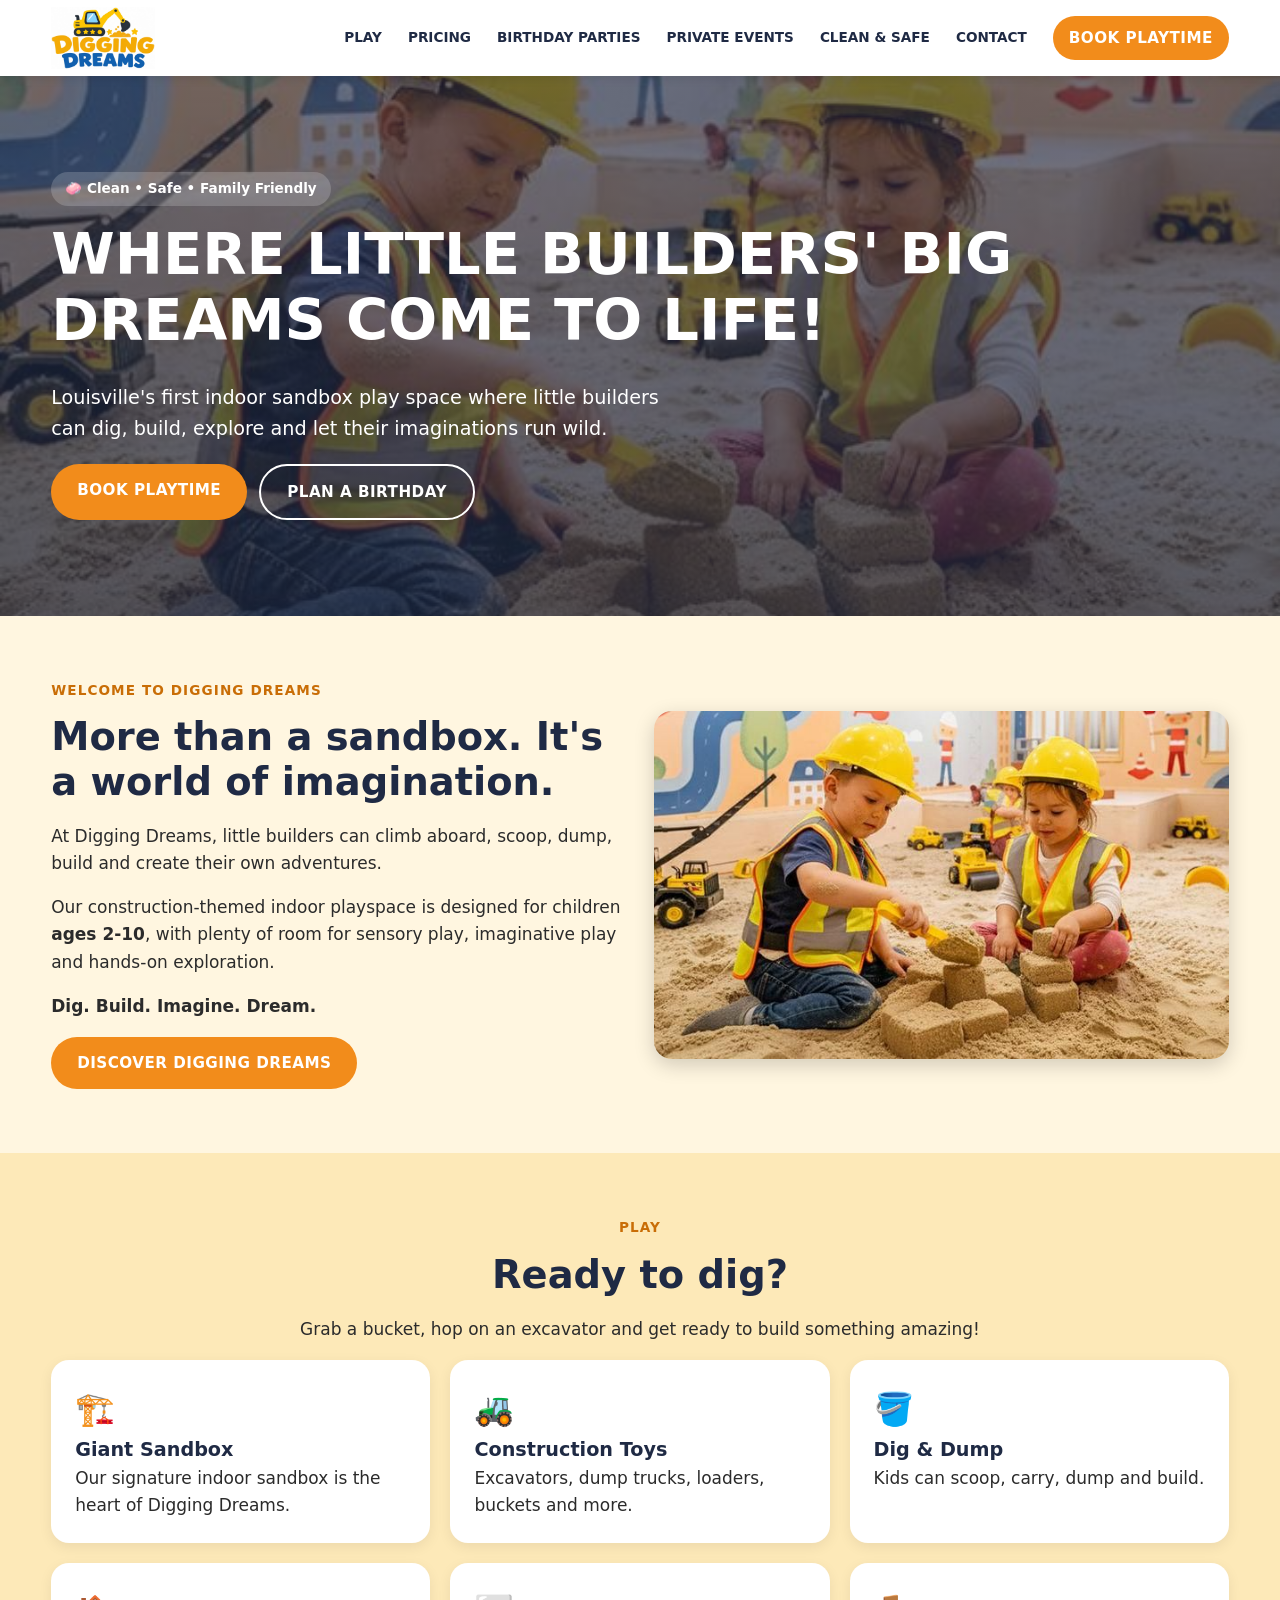
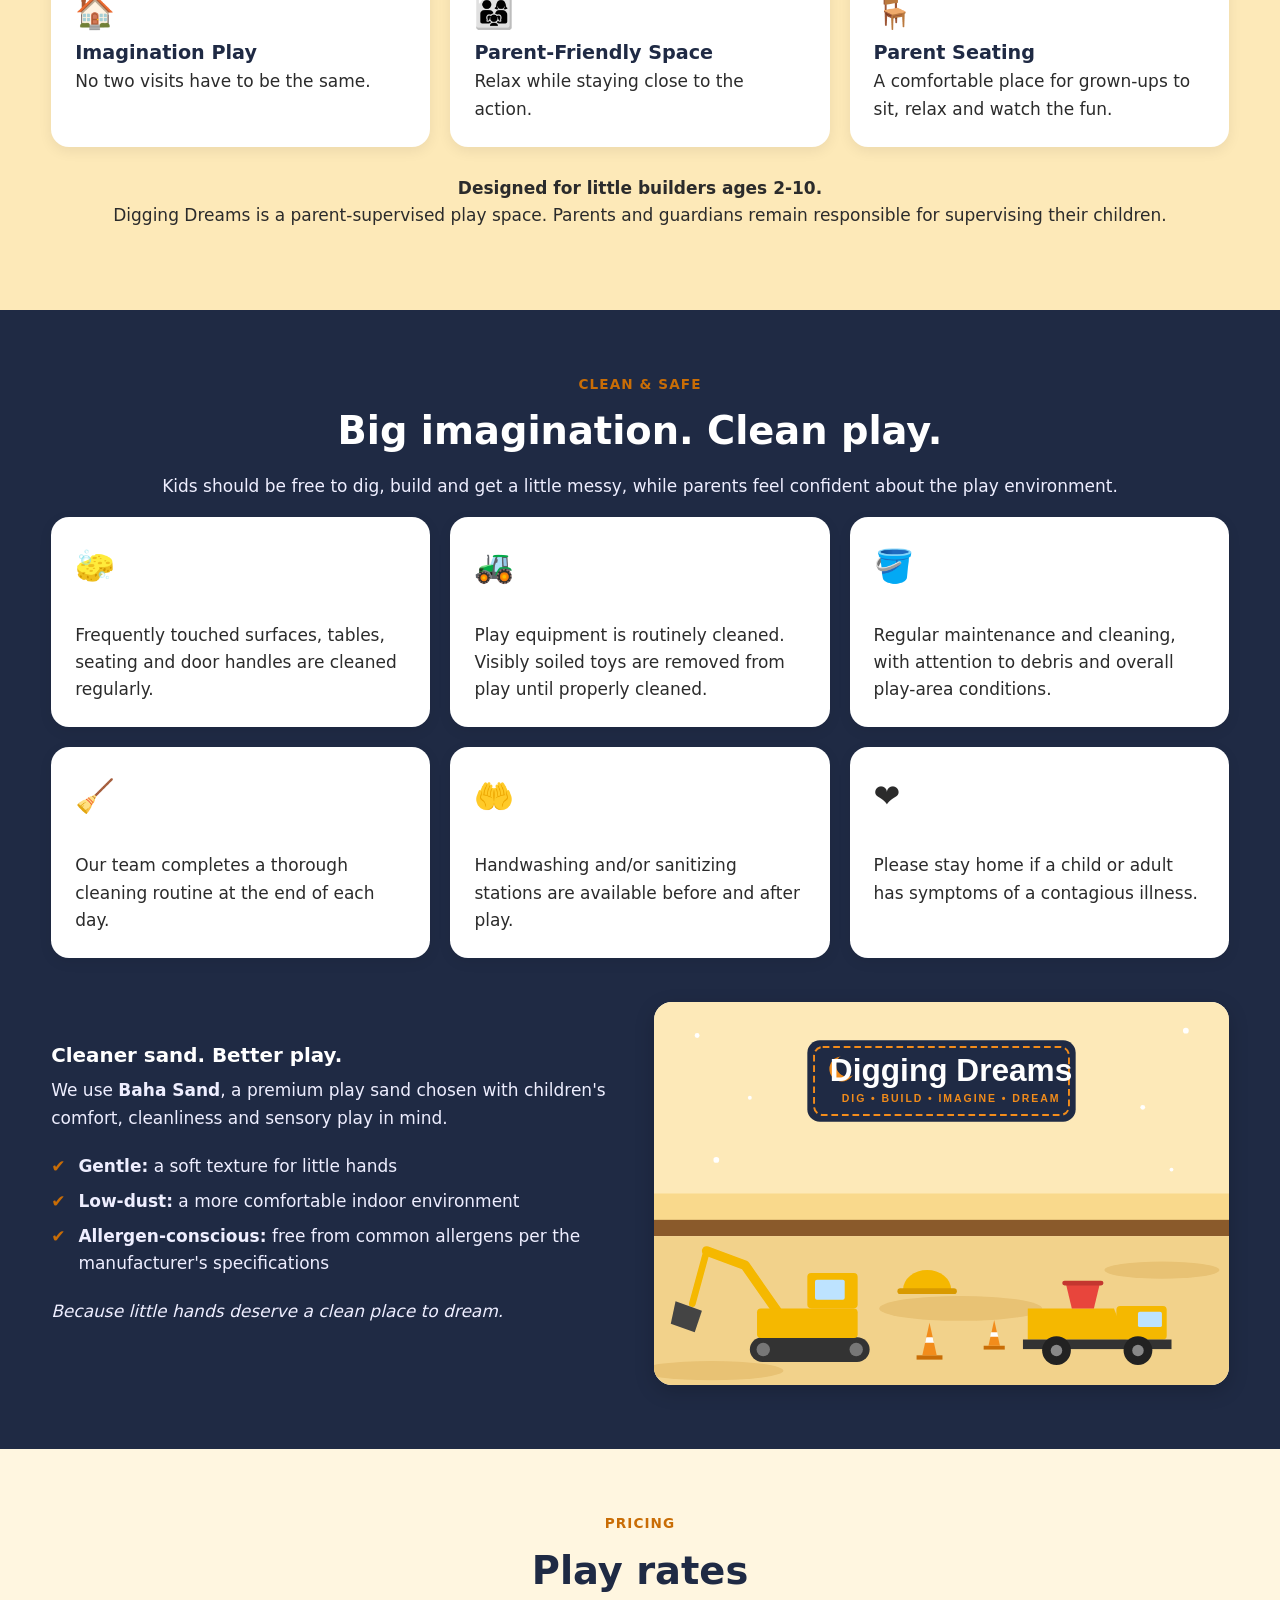
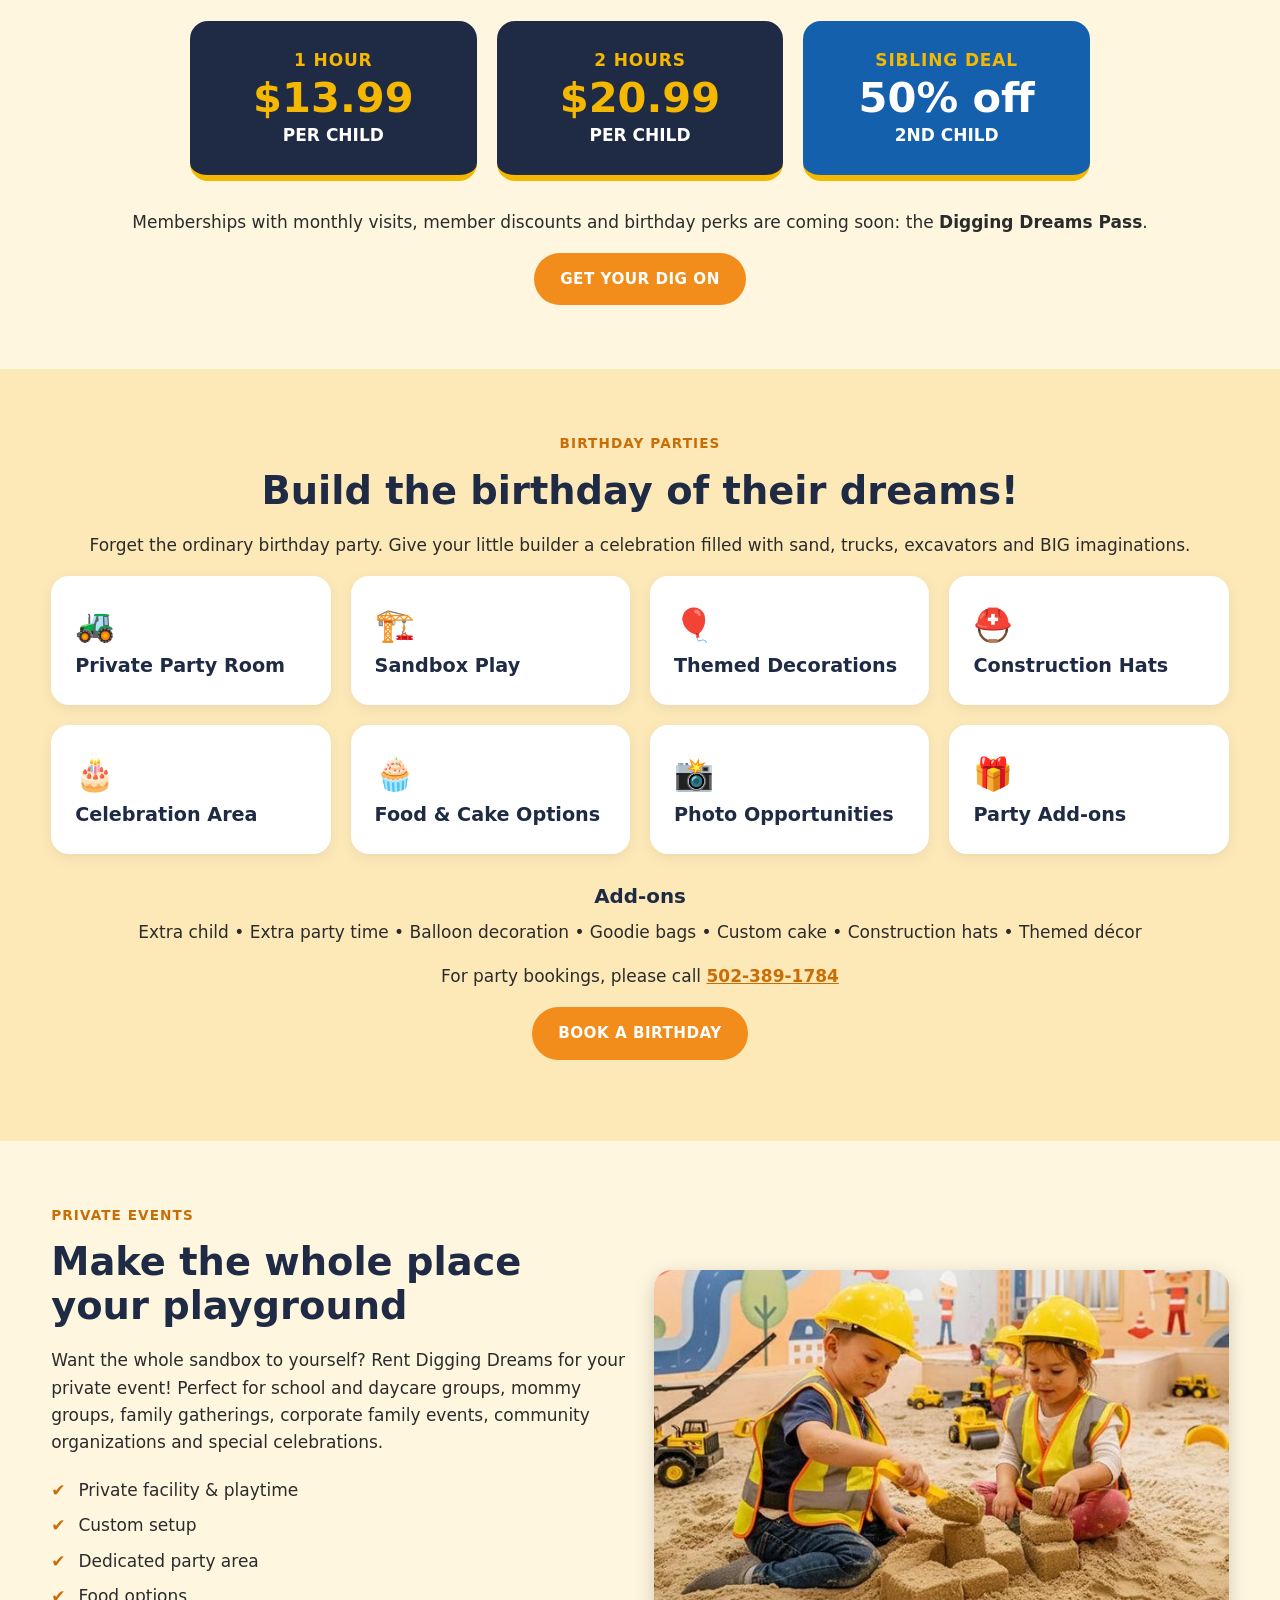
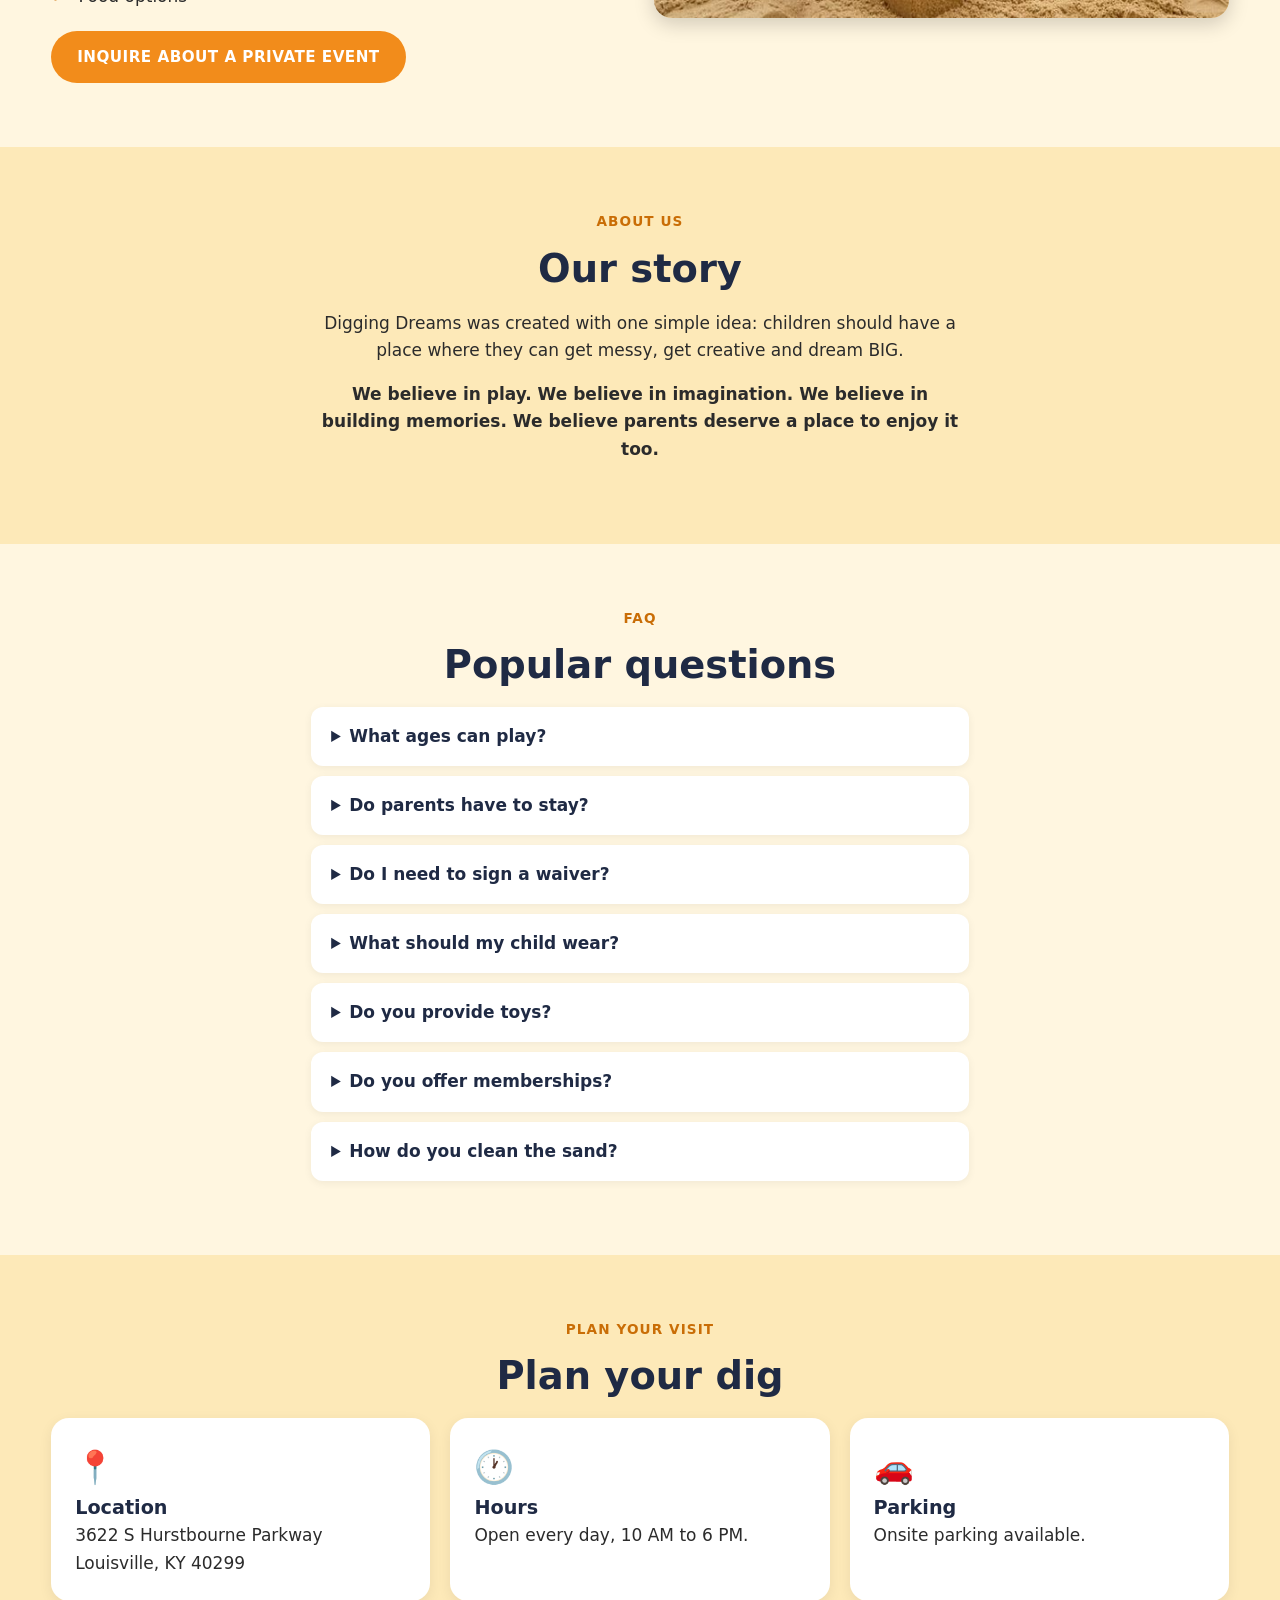
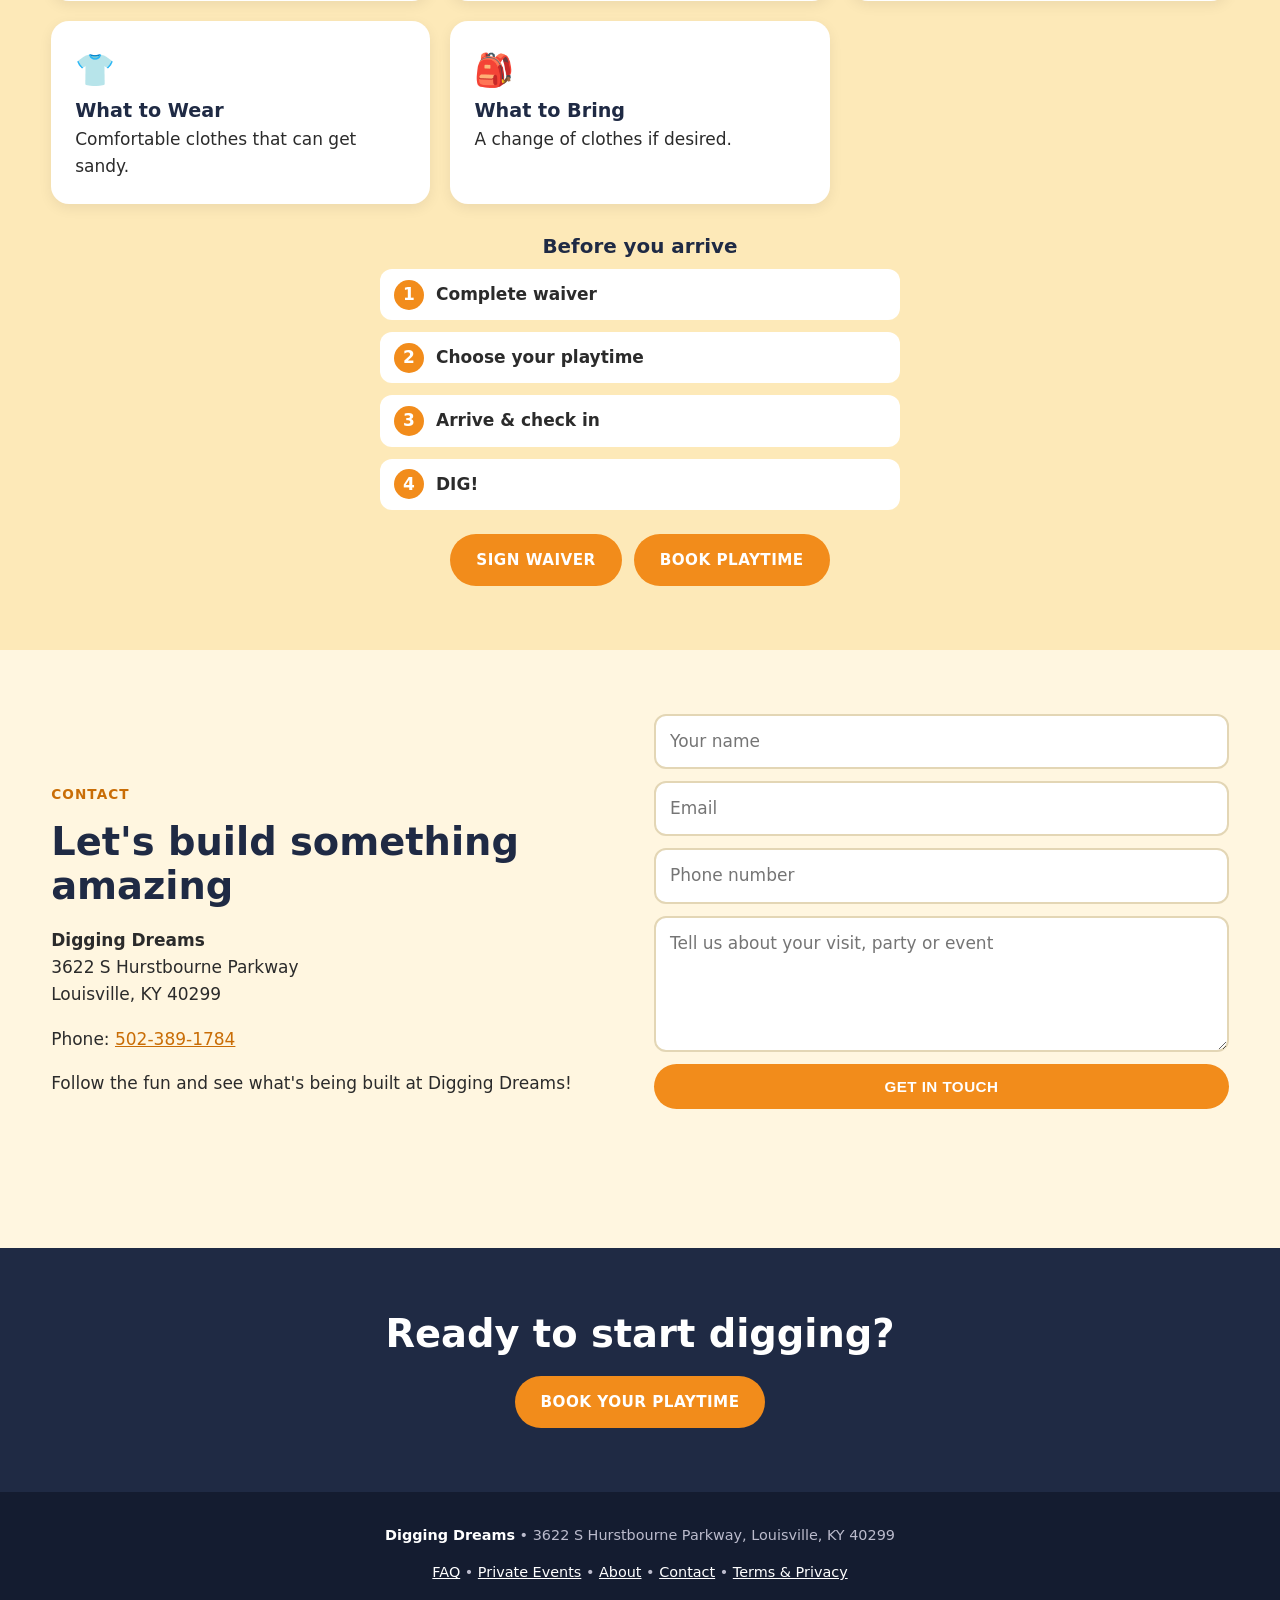
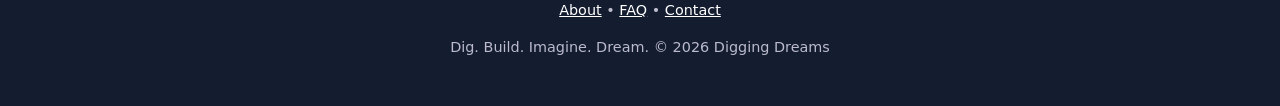
==== commit 1ab6ae7f: "Update age range in index.html to 2-10" ====
--- a/index.html
+++ b/index.html
@@ -4,7 +4,7 @@
 <meta charset="utf-8">
 <meta name="viewport" content="width=device-width, initial-scale=1">
 <title>Digging Dreams | Indoor Sandbox Play Space in Louisville, KY</title>
-<meta name="description" content="Digging Dreams is Louisville's first indoor sandbox play space for ages 2–7. Dig, build, explore and dream big. Playtime, birthday parties and private events.">
+<meta name="description" content="Digging Dreams is Louisville's first indoor sandbox play space for ages 2-10. Dig, build, explore and dream big. Playtime, birthday parties and private events.">
 <meta name="theme-color" content="#1f2a44">
 <meta property="og:title" content="Digging Dreams | Indoor Sandbox Play in Louisville">
 <meta property="og:description" content="Dig. Build. Imagine. Dream.">
@@ -42,7 +42,7 @@
       <p class="eyebrow">Welcome to Digging Dreams</p>
       <h2>More than a sandbox. It's a world of imagination.</h2>
       <p>At Digging Dreams, little builders can climb aboard, scoop, dump, build and create their own adventures.</p>
-      <p>Our construction-themed indoor playspace is designed for children <strong>ages 2–7</strong>, with plenty of room for sensory play, imaginative play and hands-on exploration.</p>
+      <p>Our construction-themed indoor playspace is designed for children <strong>ages 2-10</strong>, with plenty of room for sensory play, imaginative play and hands-on exploration.</p>
       <p><strong>Dig. Build. Imagine. Dream.</strong></p>
       <a class="btn" href="#play">Discover Digging Dreams</a>
     </div>
@@ -62,7 +62,7 @@
       <div class="card"><div class="ic">👨‍👩‍👧</div><h3>Parent-Friendly Space</h3><p>Relax while staying close to the action.</p></div>
       <div class="card"><div class="ic">🪑</div><h3>Parent Seating</h3><p>A comfortable place for grown-ups to sit, relax and watch the fun.</p></div>
     </div>
-    <p class="center" style="margin-top:28px"><strong>Designed for little builders ages 2–7.</strong><br>Digging Dreams is a parent-supervised play space. Parents and guardians remain responsible for supervising their children.</p>
+    <p class="center" style="margin-top:28px"><strong>Designed for little builders ages 2-10.</strong><br>Digging Dreams is a parent-supervised play space. Parents and guardians remain responsible for supervising their children.</p>
   </div>
 </section>
 
@@ -149,13 +149,13 @@
 <section id="faq">
   <div class="wrap" style="max-width:760px">
     <div class="center"><p class="eyebrow">FAQ</p><h2>Popular questions</h2></div>
-    <details><summary>What ages can play?</summary><p>Digging Dreams is designed for children ages 2–7.</p></details>
+    <details><summary>What ages can play?</summary><p>Digging Dreams is designed for children ages 2-10.</p></details>
     <details><summary>Do parents have to stay?</summary><p>Yes. Digging Dreams is a parent-supervised playspace.</p></details>
-    <details><summary>Do I need a reservation?</summary><p>TODO: add walk-in / reservation policy.</p></details>
+    <!-- <details><summary>Do I need a reservation?</summary><p>TODO: add walk-in / reservation policy.</p></details> -->
     <details><summary>Do I need to sign a waiver?</summary><p>Yes. <a data-waiver href="#visit">Sign the waiver</a> before you arrive.</p></details>
     <details><summary>What should my child wear?</summary><p>Comfortable clothes that can get sandy.</p></details>
     <details><summary>Do you provide toys?</summary><p>Yes!</p></details>
-    <details><summary>Can we bring food or a birthday cake?</summary><p>TODO: add food and party cake policies.</p></details>
+    <!-- <details><summary>Can we bring food or a birthday cake?</summary><p>TODO: add food and party cake policies.</p></details> -->
     <details><summary>Do you offer memberships?</summary><p>Coming soon: the Digging Dreams Pass.</p></details>
     <details><summary>How do you clean the sand?</summary><p>See our <a href="#clean">Clean &amp; Safe</a> section.</p></details>
   </div>
@@ -166,8 +166,8 @@
     <div class="center"><p class="eyebrow">Plan Your Visit</p><h2>Plan your dig</h2></div>
     <div class="grid c3">
       <div class="card"><div class="ic">📍</div><h3>Location</h3><p>3622 S Hurstbourne Parkway<br>Louisville, KY 40299</p></div>
-      <div class="card"><div class="ic">🕐</div><h3>Hours</h3><p>TODO: add final operating hours.</p></div>
-      <div class="card"><div class="ic">🚗</div><h3>Parking</h3><p>TODO: add parking details.</p></div>
+      <div class="card"><div class="ic">🕐</div><h3>Hours</h3><p>Open every day, 10 AM to 6 PM.</p></div>
+      <div class="card"><div class="ic">🚗</div><h3>Parking</h3><p>Onsite parking available.</p></div>
       <div class="card"><div class="ic">👕</div><h3>What to Wear</h3><p>Comfortable clothes that can get sandy.</p></div>
       <div class="card"><div class="ic">🎒</div><h3>What to Bring</h3><p>A change of clothes if desired.</p></div>
     </div>
@@ -182,7 +182,8 @@
     <div>
       <p class="eyebrow">Contact</p><h2>Let's build something amazing</h2>
       <p><strong>Digging Dreams</strong><br>3622 S Hurstbourne Parkway<br>Louisville, KY 40299</p>
-      <p>Phone: <a href="tel:+15023891784">502-389-1784</a><br>Instagram • Facebook (TODO links)</p>
+      <p>Phone: <a href="tel:+15023891784">502-389-1784</a></p>
+      <!-- <p>Instagram • Facebook (TODO links)</p> -->
       <p>Follow the fun and see what's being built at Digging Dreams!</p>
     </div>
     <form id="contact-form">
@@ -205,7 +206,7 @@
 
 <footer>
   <div class="wrap"><p><strong>Digging Dreams</strong> • 3622 S Hurstbourne Parkway, Louisville, KY 40299</p>
-  <p><a href="#faq">FAQ</a> • <a href="#events">Private Events</a> • <a href="#about">About</a> • <a href="#contact">Contact</a></p>
+  <p><a href="#faq">FAQ</a> • <a href="#events">Private Events</a> • <a href="#about">About</a> • <a href="#contact">Contact</a> • <a href="privacy-policy/">Terms &amp; Privacy</a></p>
   <p><a href="#about">About</a> • <a href="#faq">FAQ</a> • <a href="#contact">Contact</a></p>
   <p>Dig. Build. Imagine. Dream. &copy; <span id="year">2026</span> Digging Dreams</p></div>
 </footer>
--- a/assets/css/styles.css
+++ b/assets/css/styles.css
@@ -547,3 +547,23 @@
     grid-template-columns: repeat(2, minmax(0, 1fr));
   }
 }
+
+/* pricing (from flyer) */
+.rates{display:grid;gap:20px;grid-template-columns:minmax(0,1fr);max-width:900px;margin:28px auto}
+.rate{background:var(--night);color:#fff;border-radius:var(--r);padding:26px 18px;border-bottom:6px solid #f5b800}
+.rate span{display:block;color:#f5b800;font-weight:800;text-transform:uppercase;letter-spacing:.05em}
+.rate strong{display:block;font-size:2.6rem;line-height:1.15;color:#f5b800}
+.rate em{font-style:normal;font-weight:800;text-transform:uppercase}
+.rate.deal{background:#1560ad}.rate.deal strong{color:#fff}
+@media(min-width:700px){.rates{grid-template-columns:repeat(3,minmax(0,1fr))}}
+/* mobile / in-app browser hardening */
+html{-webkit-text-size-adjust:100%;text-size-adjust:100%}
+header{position:-webkit-sticky;position:sticky}
+.wrap{padding:0 20px;padding:0 clamp(20px,4vw,64px)}
+.hero{min-height:60vh}.hero .wrap{width:100%}
+.grid,.split{grid-template-columns:minmax(0,1fr)}
+.card,.split>*{min-width:0}
+h1,h2,h3,p,li{overflow-wrap:break-word}
+.btns{display:flex;flex-wrap:wrap;gap:0;margin:-6px}.btns>*{margin:6px}
+@media(min-width:640px){.grid.c2,.grid.c3,.grid.c4{grid-template-columns:repeat(2,minmax(0,1fr))}}
+@media(min-width:900px){.grid.c3{grid-template-columns:repeat(3,minmax(0,1fr))}.grid.c4{grid-template-columns:repeat(4,minmax(0,1fr))}.split{grid-template-columns:repeat(2,minmax(0,1fr))}}
